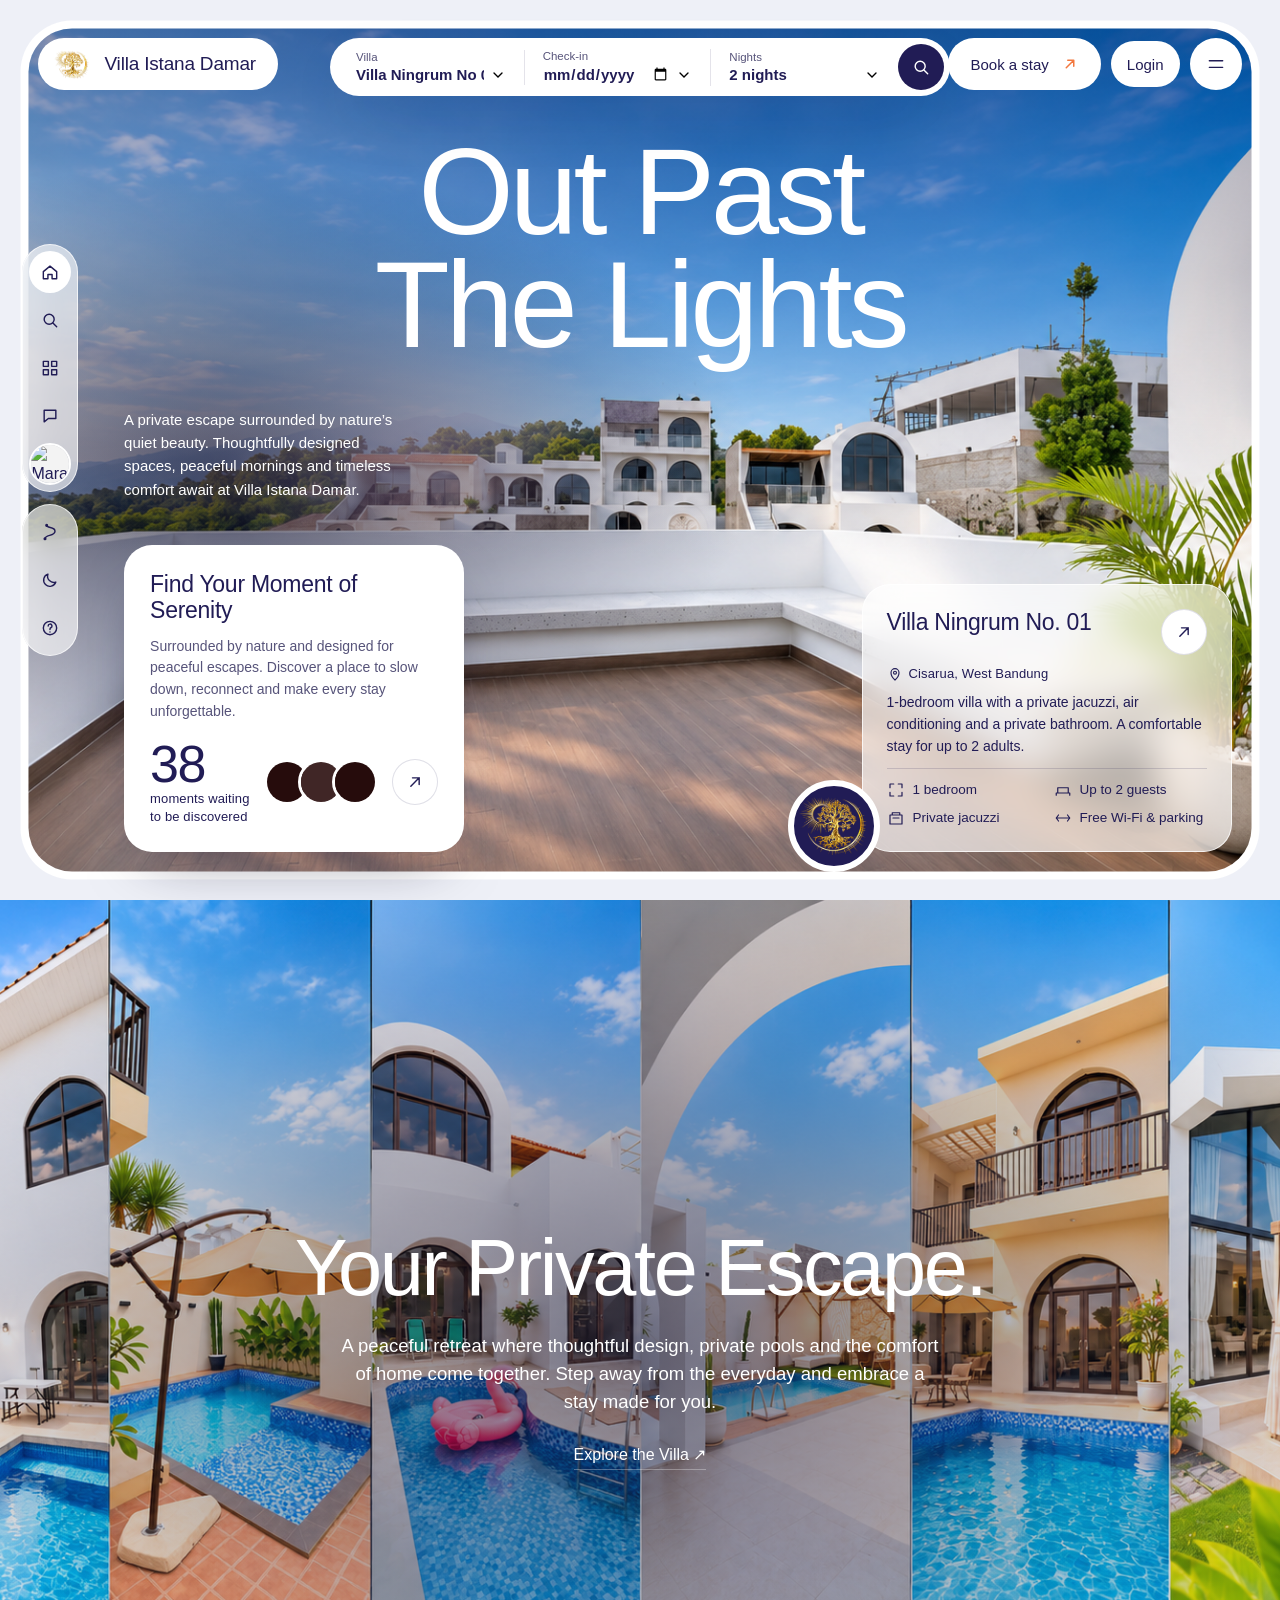
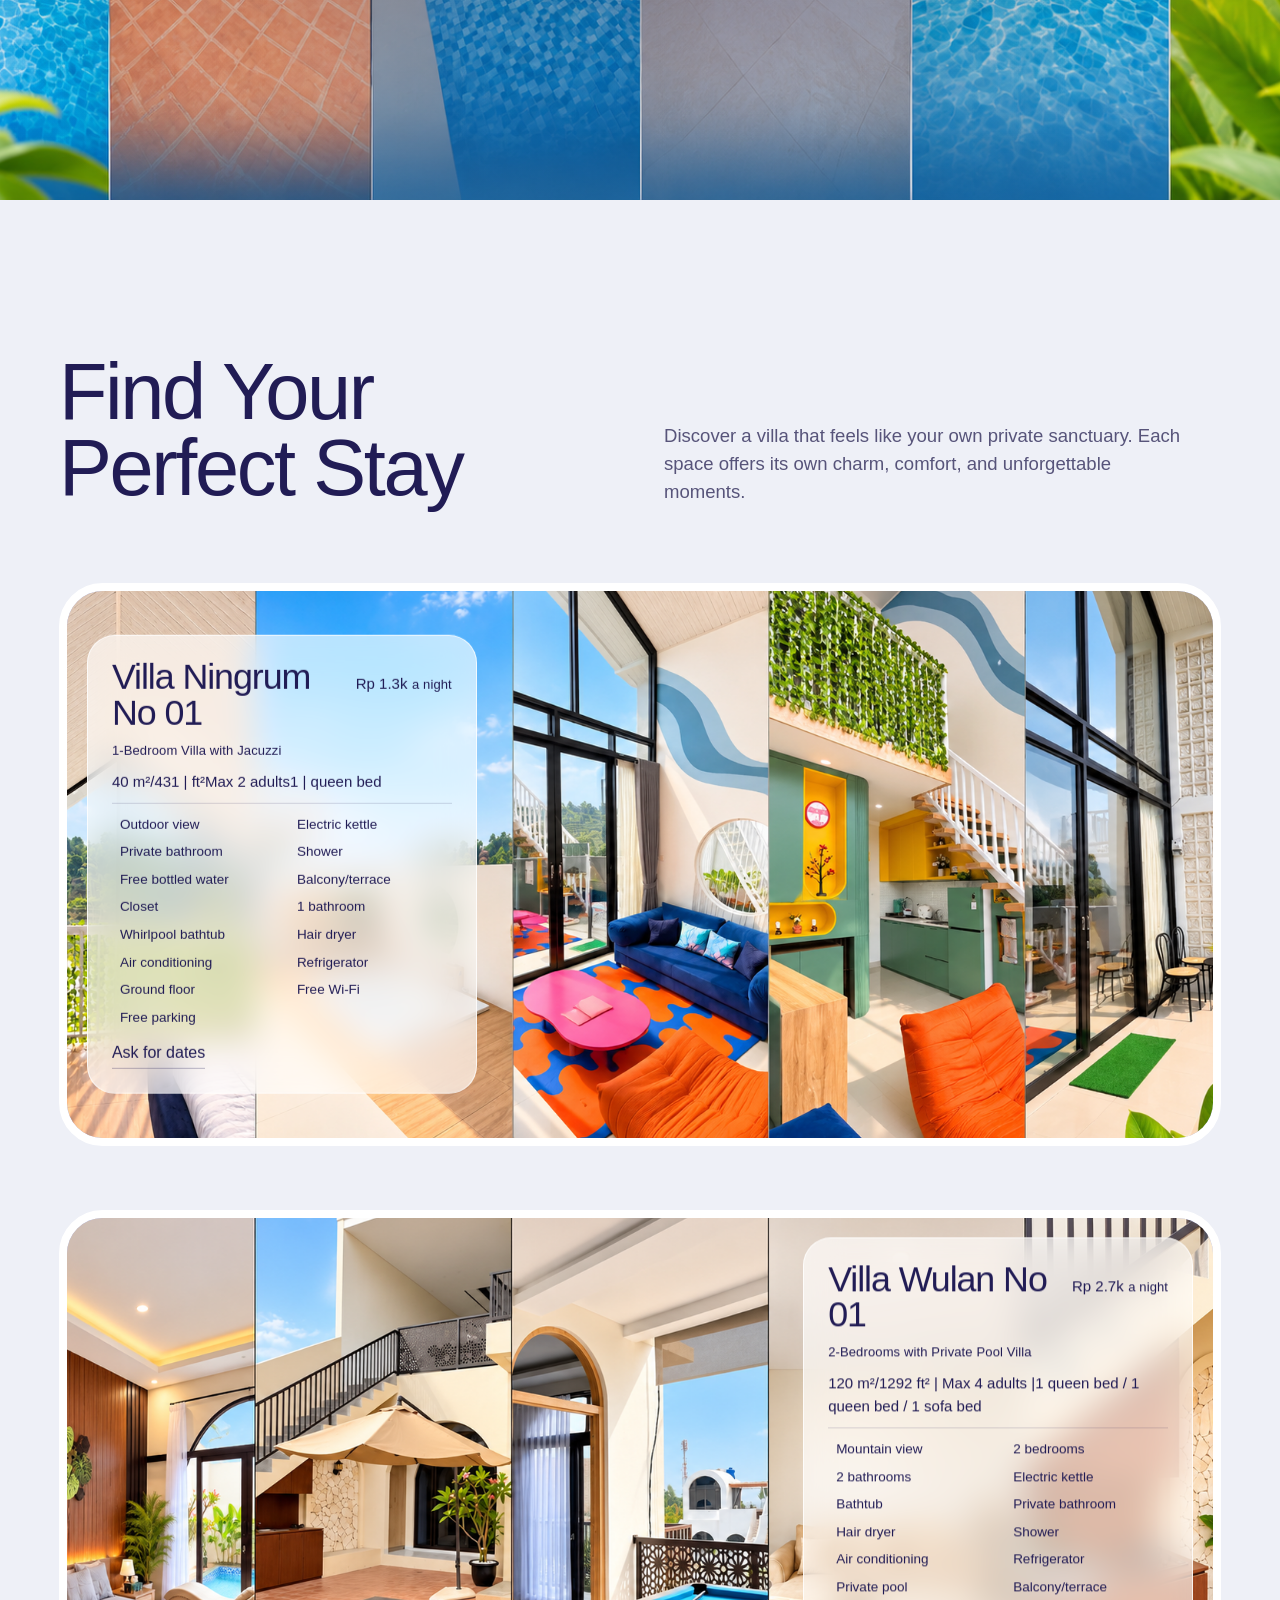
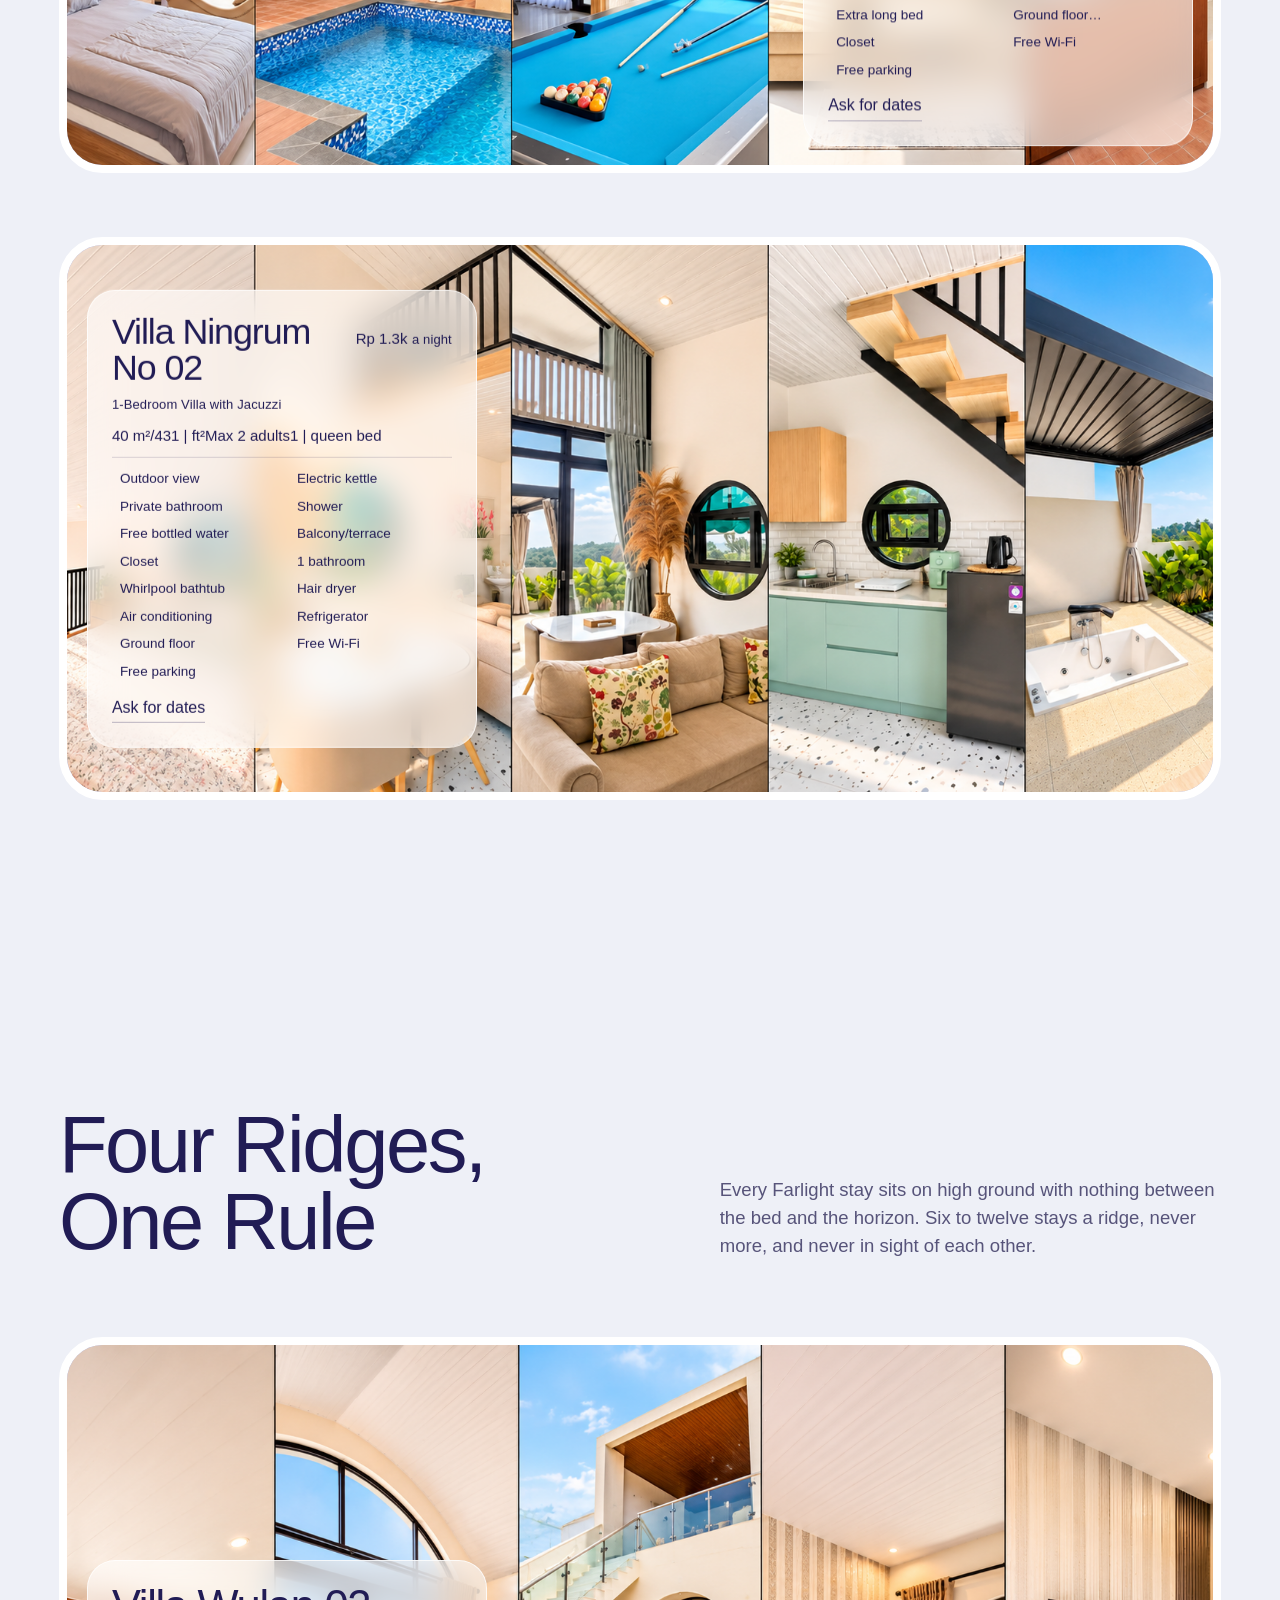
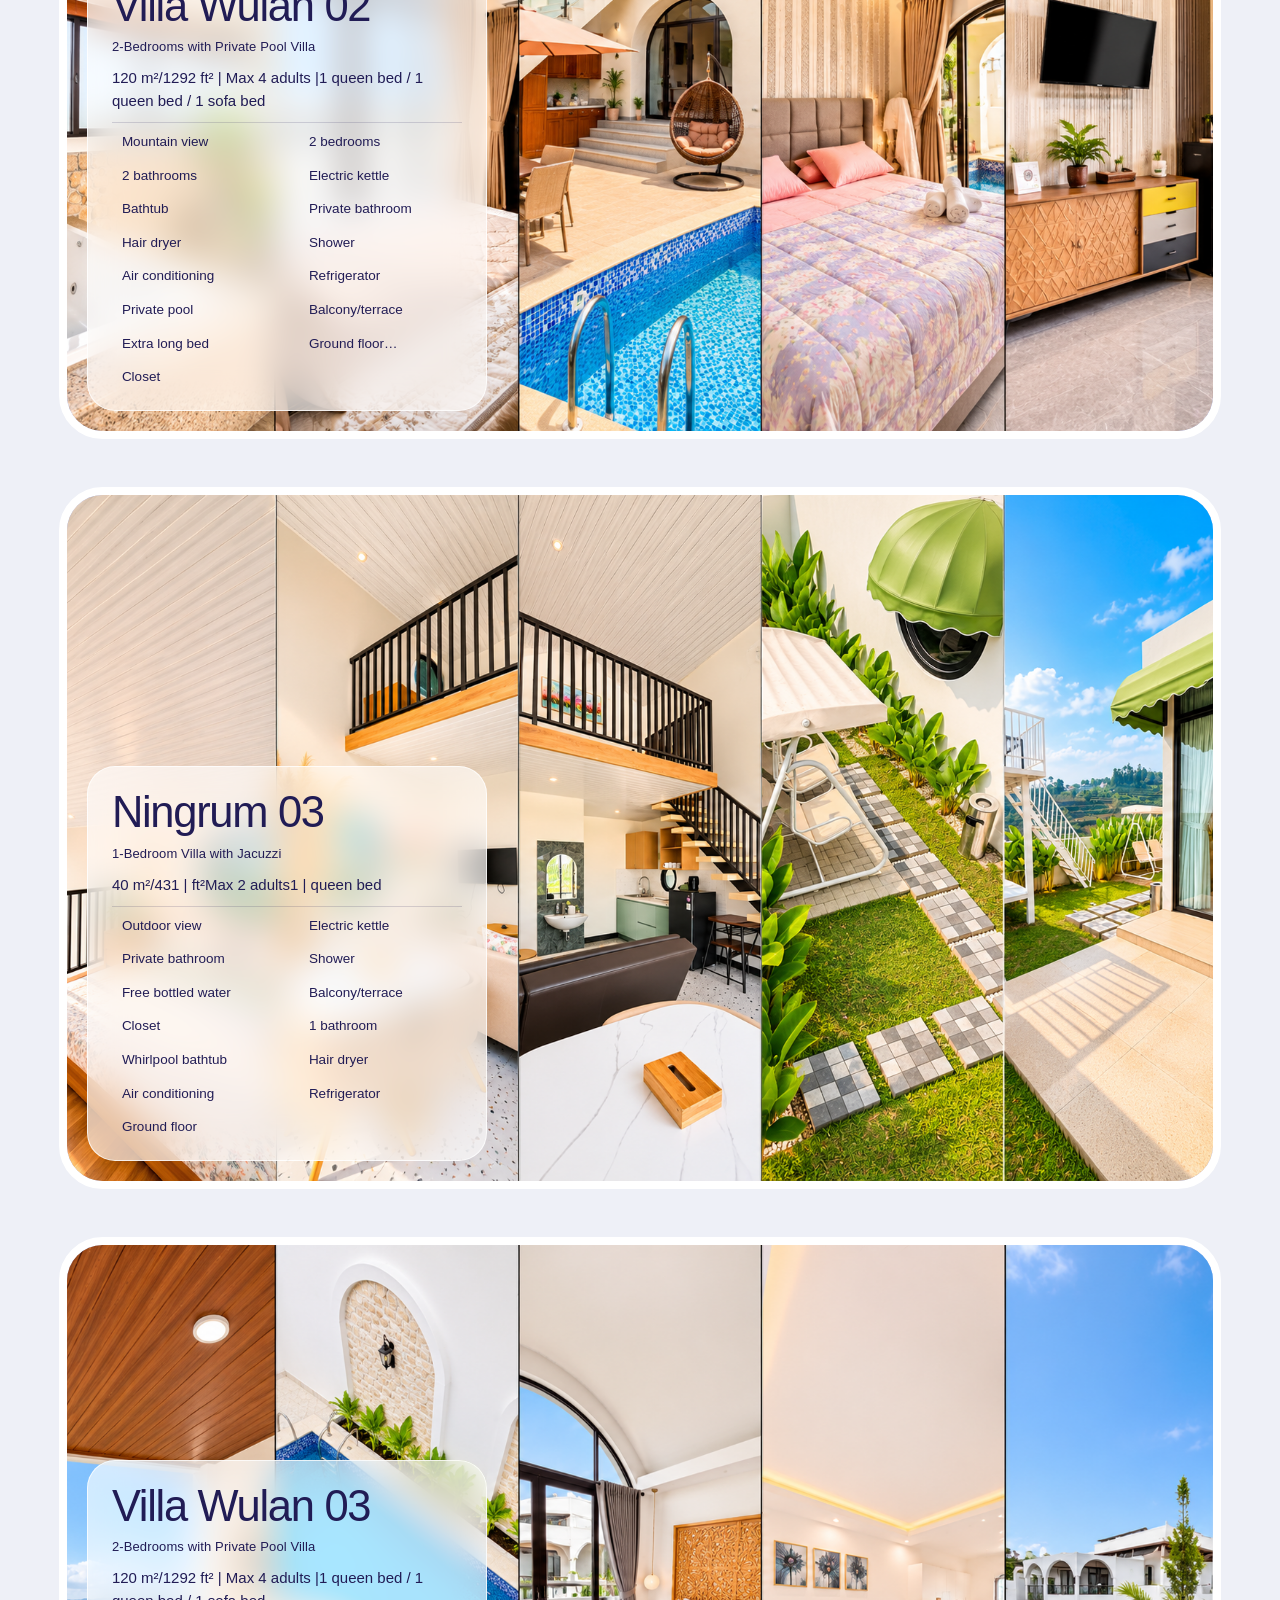
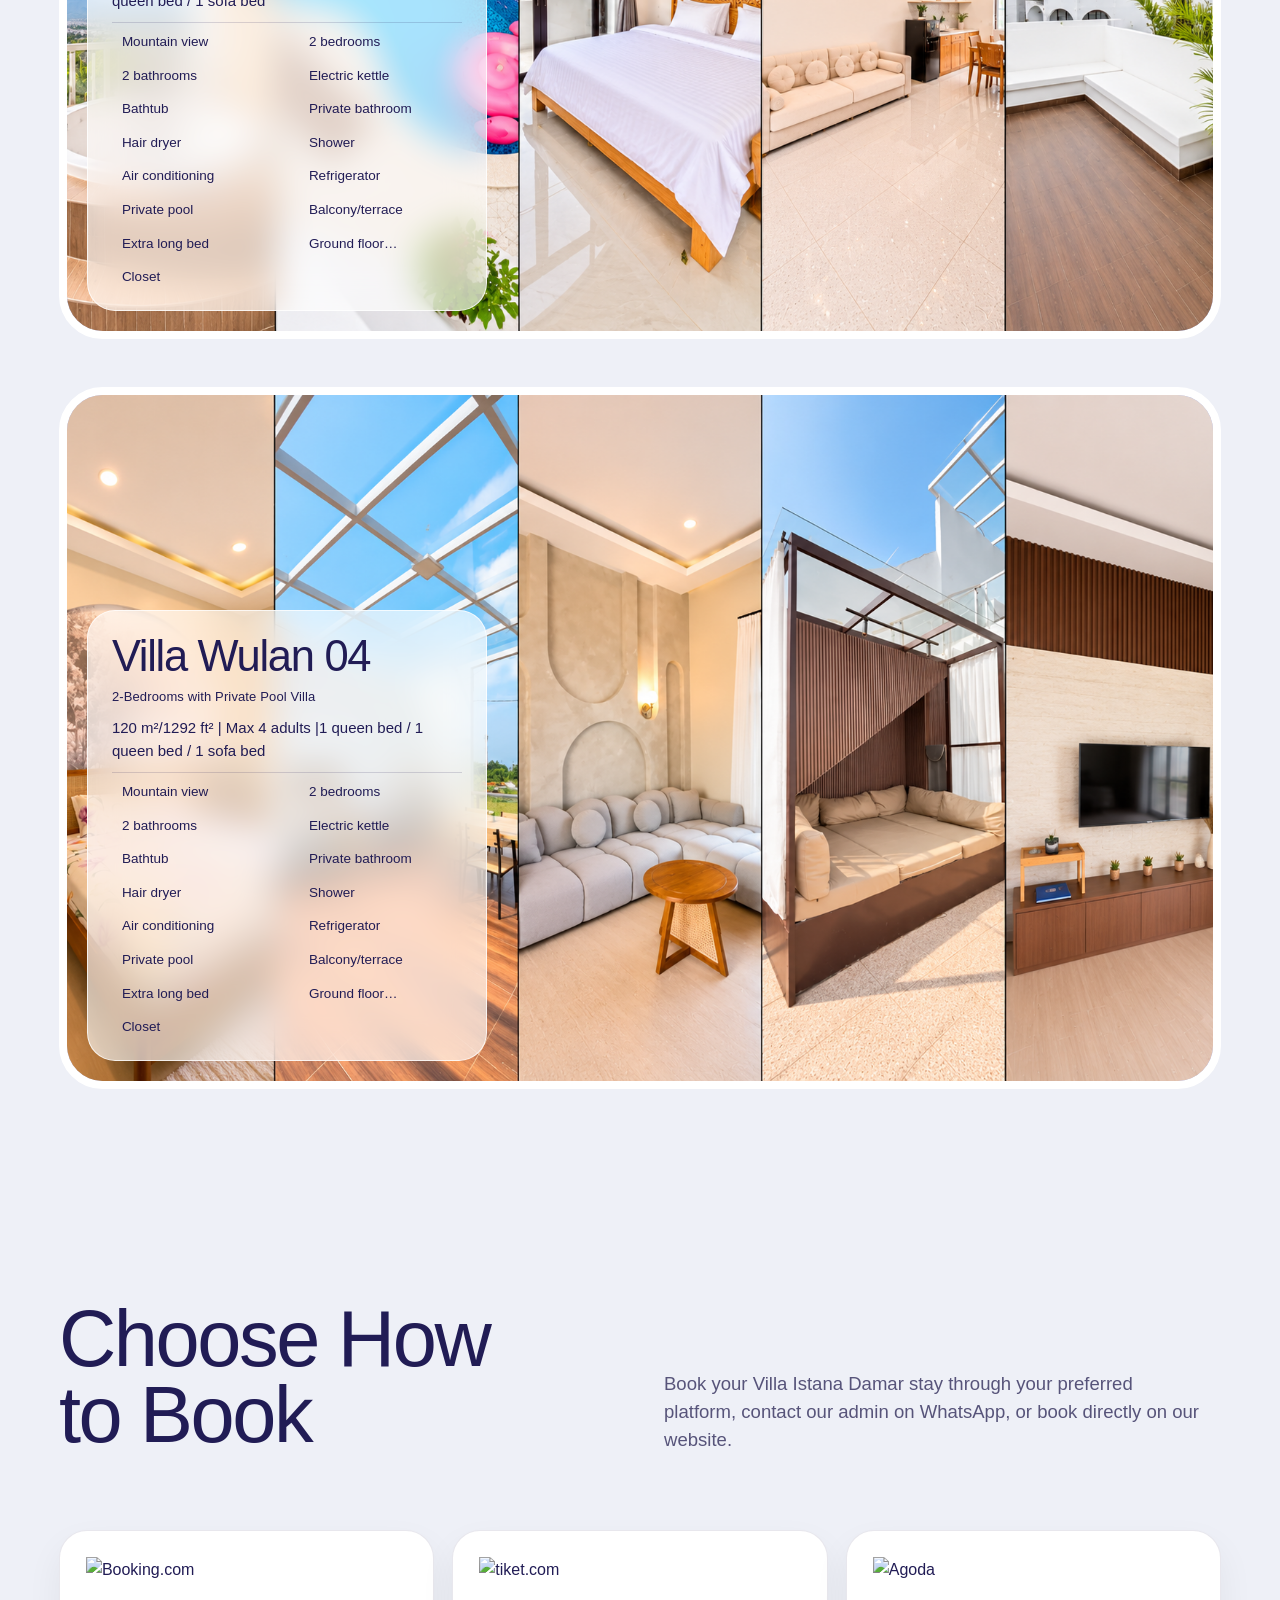
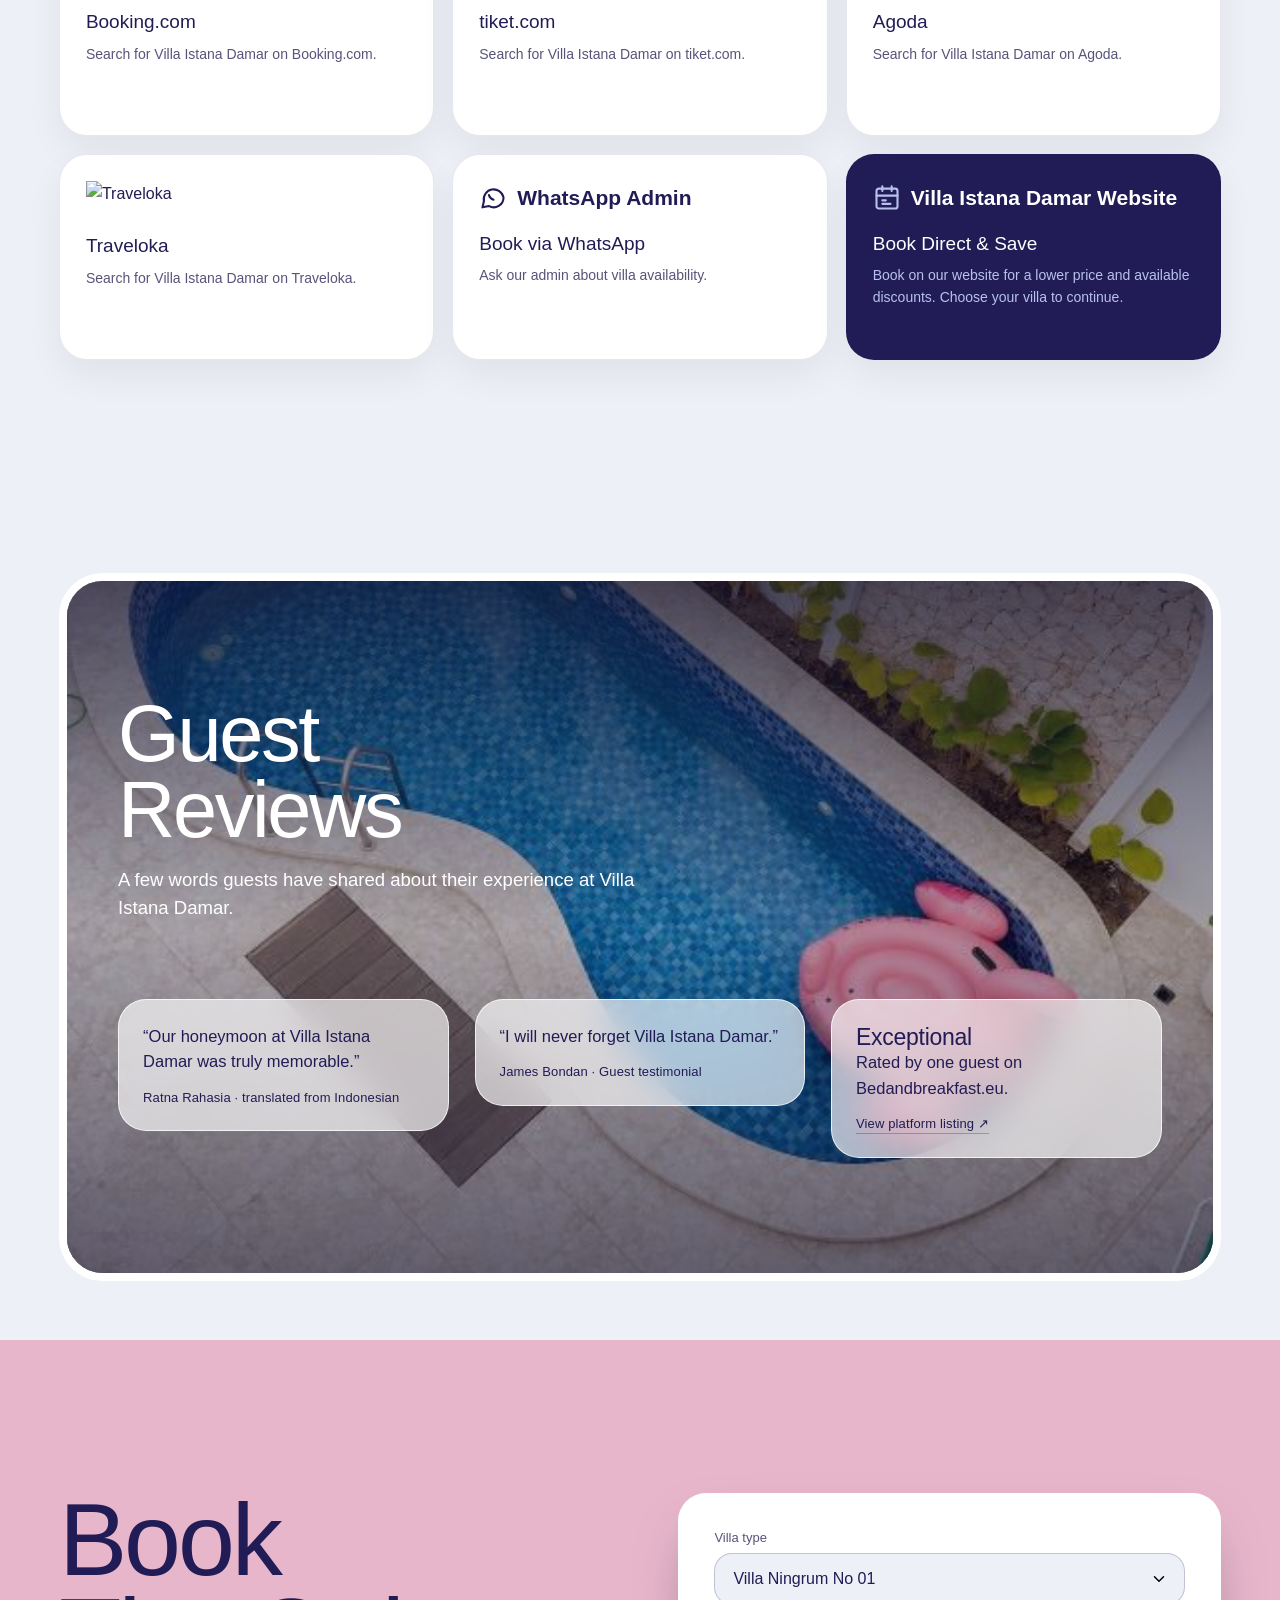
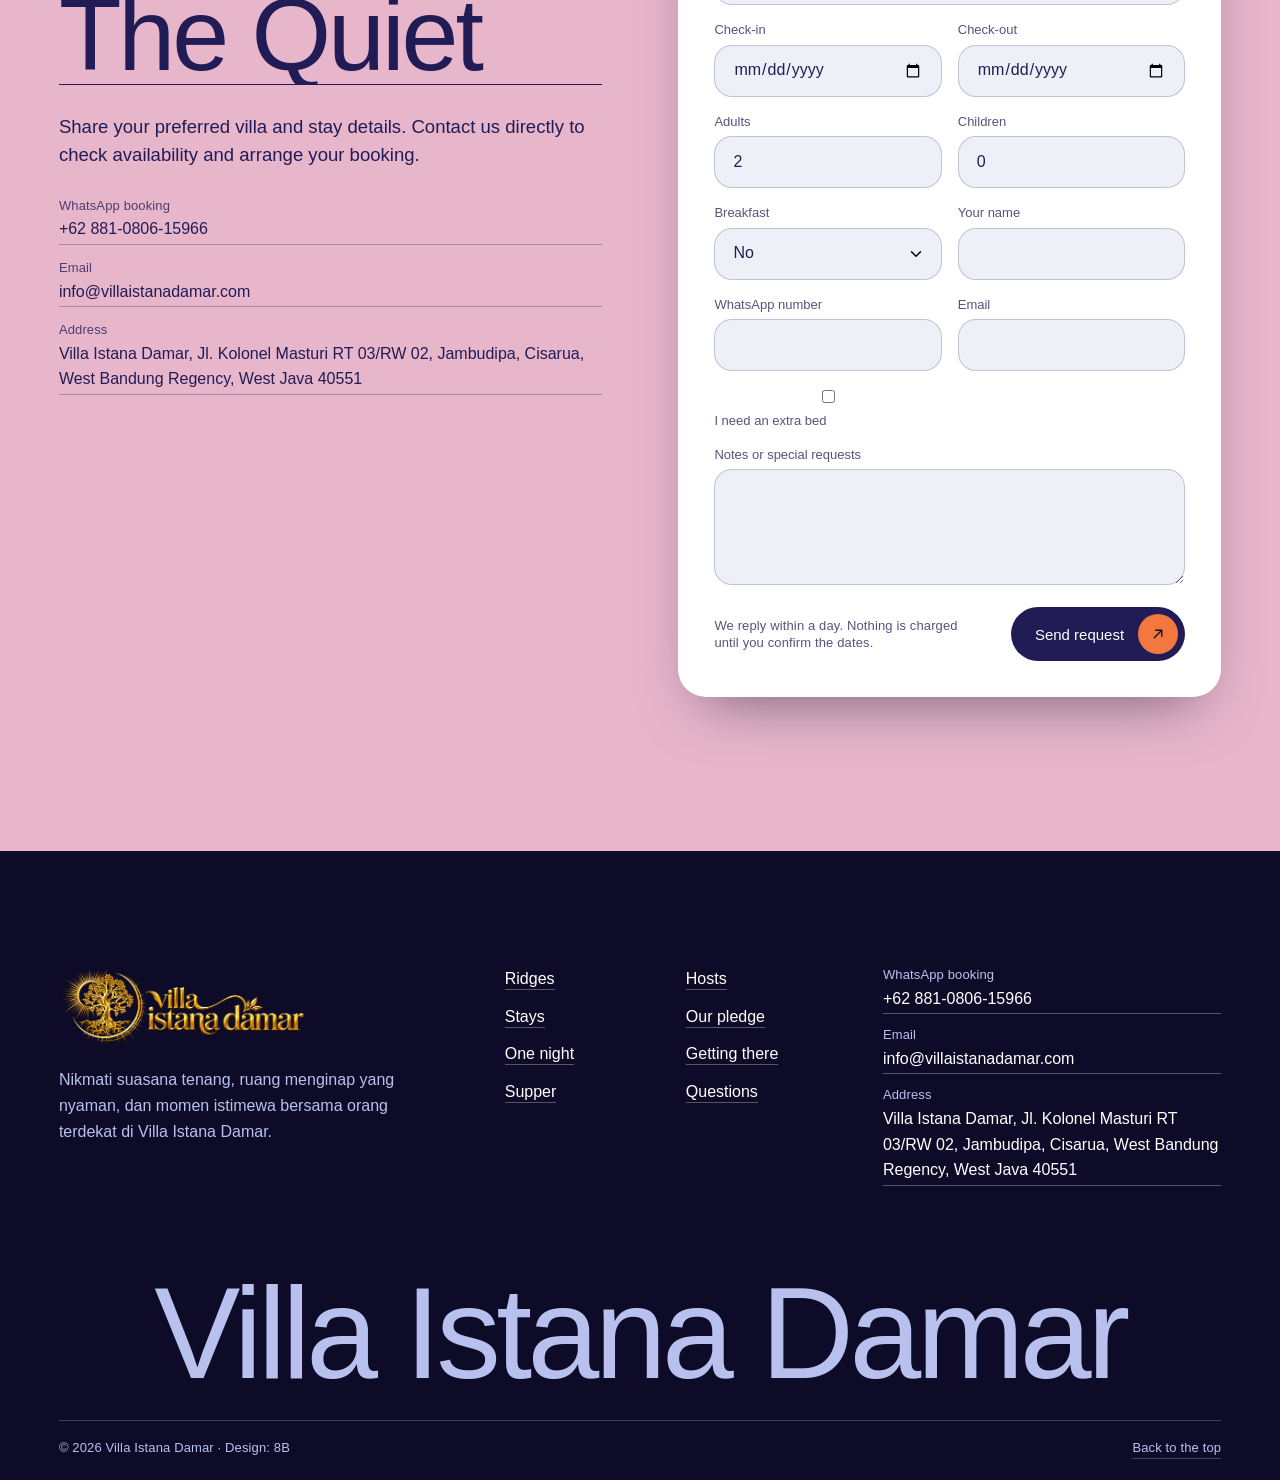
==== index.html @ d1f2c781 "first commit" ====
<!doctype html>
<!--
  Free website template by 8B: https://8b.com/templates/farlight/
  Source: https://github.com/8bsite/glamping-website-template
  MIT License (code) https://8b.com/ · Photos: Unsplash License, see CREDITS.md · Fonts: Google Fonts (OFL)
  One HTML file, no build step. Notes for people and AI agents: README.md and AGENTS.md.
-->
<html lang="en">
<head>
<meta charset="utf-8">
<meta name="viewport" content="width=device-width, initial-scale=1">
<title>Villa Istana Damar — Glamping on Four Dark-Sky Ridges</title>
<meta name="description" content="Glass-walled cabins, domes, pods and canvas suites set alone on four dark-sky ridges of the high desert. Arrive before sunset, switch off the porch light and let the sky do the rest.">
<meta name="generator" content="8B Templates">
<meta property="og:type" content="website">
<meta property="og:title" content="Farlight — Glamping on Four Dark-Sky Ridges">
<meta property="og:description" content="Glass-walled cabins, domes, pods and canvas suites set alone on four dark-sky ridges of the high desert. Arrive before sunset, switch off the porch light and let the sky do the rest.">
<meta property="og:image" content="https://your-domain.example/preview.png" data-8b-placeholder="og-image">
<meta name="twitter:card" content="summary_large_image">
<link rel="icon" type="image/png" href="logo.png">
<link rel="preconnect" href="https://fonts.gstatic.com" crossorigin>
<link rel="preload" href="https://fonts.gstatic.com/s/gabarito/v9/QGYwz_0dZAGKJJ4t3FFkc3Q8AkNP9Pj20cKEEQgs.woff2" as="font" type="font/woff2" crossorigin>
<link rel="preload" href="https://fonts.gstatic.com/s/onest/v11/gNMKW3F-SZuj7xmf-HY.woff2" as="font" type="font/woff2" crossorigin>
<style>
/* latin-ext */
@font-face {
  font-family: 'Gabarito';
  font-style: normal;
  font-weight: 500;
  font-display: swap;
  src: url(https://fonts.gstatic.com/s/gabarito/v9/QGYwz_0dZAGKJJ4t3FFkc3Q8AkNP9Pj20cKEHwgsm6Y.woff2) format('woff2');
  unicode-range: U+0100-02BA, U+02BD-02C5, U+02C7-02CC, U+02CE-02D7, U+02DD-02FF, U+0304, U+0308, U+0329, U+1D00-1DBF, U+1E00-1E9F, U+1EF2-1EFF, U+2020, U+20A0-20AB, U+20AD-20C4, U+2113, U+2C60-2C7F, U+A720-A7FF;
}
/* latin */
@font-face {
  font-family: 'Gabarito';
  font-style: normal;
  font-weight: 500;
  font-display: swap;
  src: url(https://fonts.gstatic.com/s/gabarito/v9/QGYwz_0dZAGKJJ4t3FFkc3Q8AkNP9Pj20cKEEQgs.woff2) format('woff2');
  unicode-range: U+0000-00FF, U+0131, U+0152-0153, U+02BB-02BC, U+02C6, U+02DA, U+02DC, U+0304, U+0308, U+0329, U+2000-206F, U+20AC, U+2122, U+2191, U+2193, U+2212, U+2215, U+FEFF, U+FFFD;
}
/* cyrillic-ext */
@font-face {
  font-family: 'Onest';
  font-style: normal;
  font-weight: 400 600;
  font-display: swap;
  src: url(https://fonts.gstatic.com/s/onest/v11/gNMKW3F-SZuj7xmS-HY6EQ.woff2) format('woff2');
  unicode-range: U+0460-052F, U+1C80-1C8A, U+20B4, U+2DE0-2DFF, U+A640-A69F, U+FE2E-FE2F;
}
/* cyrillic */
@font-face {
  font-family: 'Onest';
  font-style: normal;
  font-weight: 400 600;
  font-display: swap;
  src: url(https://fonts.gstatic.com/s/onest/v11/gNMKW3F-SZuj7xmb-HY6EQ.woff2) format('woff2');
  unicode-range: U+0301, U+0400-045F, U+0490-0491, U+04B0-04B1, U+2116;
}
/* math */
@font-face {
  font-family: 'Onest';
  font-style: normal;
  font-weight: 400 600;
  font-display: swap;
  src: url(https://fonts.gstatic.com/s/onest/v11/gNMKW3F-SZuj7xnj-HY6EQ.woff2) format('woff2');
  unicode-range: U+0302-0303, U+0305, U+0307-0308, U+0310, U+0312, U+0315, U+031A, U+0326-0327, U+032C, U+032F-0330, U+0332-0333, U+0338, U+033A, U+0346, U+034D, U+0391-03A1, U+03A3-03A9, U+03B1-03C9, U+03D1, U+03D5-03D6, U+03F0-03F1, U+03F4-03F5, U+2016-2017, U+2034-2038, U+203C, U+2040, U+2043, U+2047, U+2050, U+2057, U+205F, U+2070-2071, U+2074-209F, U+20D0-20DC, U+20E1, U+20E5-20EF, U+2100-2112, U+2114-2115, U+2117-2121, U+2123-214F, U+2190, U+2192, U+2194-21AE, U+21B0-21E5, U+21F1-21F2, U+21F4-2211, U+2213-2214, U+2216-22FF, U+2308-230B, U+2310, U+2319, U+231C-2321, U+2336-237A, U+237C, U+2395, U+239B-23B7, U+23D0, U+23DC-23E1, U+2474-2475, U+25AF, U+25B3, U+25B7, U+25BD, U+25C1, U+25CA, U+25CC, U+25FB, U+266D-266F, U+27C0-27FF, U+2900-2AFF, U+2B0E-2B11, U+2B30-2B4C, U+2BFE, U+3030, U+FF5B, U+FF5D, U+1D400-1D7FF, U+1EE00-1EEFF;
}
/* symbols */
@font-face {
  font-family: 'Onest';
  font-style: normal;
  font-weight: 400 600;
  font-display: swap;
  src: url(https://fonts.gstatic.com/s/onest/v11/gNMKW3F-SZuj7xnx-HY6EQ.woff2) format('woff2');
  unicode-range: U+0001-000C, U+000E-001F, U+007F-009F, U+20DD-20E0, U+20E2-20E4, U+2150-218F, U+2190, U+2192, U+2194-2199, U+21AF, U+21E6-21F0, U+21F3, U+2218-2219, U+2299, U+22C4-22C6, U+2300-243F, U+2440-244A, U+2460-24FF, U+25A0-27BF, U+2800-28FF, U+2921-2922, U+2981, U+29BF, U+29EB, U+2B00-2BFF, U+4DC0-4DFF, U+FFF9-FFFB, U+10140-1018E, U+10190-1019C, U+101A0, U+101D0-101FD, U+102E0-102FB, U+10E60-10E7E, U+1D2C0-1D2D3, U+1D2E0-1D37F, U+1F000-1F0FF, U+1F100-1F1AE, U+1F1E6-1F1FF, U+1F30D-1F30F, U+1F315, U+1F31C, U+1F31E, U+1F320-1F32C, U+1F336, U+1F378, U+1F37D, U+1F382, U+1F393-1F39F, U+1F3A7-1F3A8, U+1F3AC-1F3AF, U+1F3C2, U+1F3C4-1F3C6, U+1F3CA-1F3CE, U+1F3D4-1F3E0, U+1F3ED, U+1F3F1-1F3F3, U+1F3F5-1F3F7, U+1F408, U+1F415, U+1F41F, U+1F426, U+1F43F, U+1F441-1F442, U+1F444, U+1F446-1F449, U+1F44C-1F44E, U+1F453, U+1F46A, U+1F47D, U+1F4A3, U+1F4B0, U+1F4B3, U+1F4B9, U+1F4BB, U+1F4BF, U+1F4C8-1F4CB, U+1F4D6, U+1F4DA, U+1F4DF, U+1F4E3-1F4E6, U+1F4EA-1F4ED, U+1F4F7, U+1F4F9-1F4FB, U+1F4FD-1F4FE, U+1F503, U+1F507-1F50B, U+1F50D, U+1F512-1F513, U+1F53E-1F54A, U+1F54F-1F5FA, U+1F610, U+1F650-1F67F, U+1F687, U+1F68D, U+1F691, U+1F694, U+1F698, U+1F6AD, U+1F6B2, U+1F6B9-1F6BA, U+1F6BC, U+1F6C6-1F6CF, U+1F6D3-1F6D7, U+1F6E0-1F6EA, U+1F6F0-1F6F3, U+1F6F7-1F6FC, U+1F700-1F80B, U+1F810-1F847, U+1F850-1F859, U+1F860-1F887, U+1F890-1F8AD, U+1F8B0-1F8BB, U+1F8C0-1F8C1, U+1F8D0-1F8D8, U+1F900-1F90B, U+1F93B, U+1F946, U+1F984, U+1F996, U+1F9E9, U+1FA00-1FA6F, U+1FA70-1FA7C, U+1FA80-1FAC6, U+1FAC8, U+1FACC-1FADD, U+1FADF-1FAEB, U+1FAEF-1FAFA, U+1FB00-1FBFF;
}
/* vietnamese */
@font-face {
  font-family: 'Onest';
  font-style: normal;
  font-weight: 400 600;
  font-display: swap;
  src: url(https://fonts.gstatic.com/s/onest/v11/gNMKW3F-SZuj7xmQ-HY6EQ.woff2) format('woff2');
  unicode-range: U+0102-0103, U+0110-0111, U+0128-0129, U+0168-0169, U+01A0-01A1, U+01AF-01B0, U+0300-0301, U+0303-0304, U+0308-0309, U+0323, U+0329, U+1EA0-1EF9, U+20AB;
}
/* latin-ext */
@font-face {
  font-family: 'Onest';
  font-style: normal;
  font-weight: 400 600;
  font-display: swap;
  src: url(https://fonts.gstatic.com/s/onest/v11/gNMKW3F-SZuj7xmR-HY6EQ.woff2) format('woff2');
  unicode-range: U+0100-02BA, U+02BD-02C5, U+02C7-02CC, U+02CE-02D7, U+02DD-02FF, U+0304, U+0308, U+0329, U+1D00-1DBF, U+1E00-1E9F, U+1EF2-1EFF, U+2020, U+20A0-20AB, U+20AD-20C4, U+2113, U+2C60-2C7F, U+A720-A7FF;
}
/* latin */
@font-face {
  font-family: 'Onest';
  font-style: normal;
  font-weight: 400 600;
  font-display: swap;
  src: url(https://fonts.gstatic.com/s/onest/v11/gNMKW3F-SZuj7xmf-HY.woff2) format('woff2');
  unicode-range: U+0000-00FF, U+0131, U+0152-0153, U+02BB-02BC, U+02C6, U+02DA, U+02DC, U+0304, U+0308, U+0329, U+2000-206F, U+20AC, U+2122, U+2191, U+2193, U+2212, U+2215, U+FEFF, U+FFFD;
}
</style>
<style data-8b-part="layers">@layer tokens, base, atoms, layout, sections, scenes;</style>
<style data-8b-part="tokens">
@layer tokens {
:root {
  --color-1: #eef0f7;
  --color-2: #211c55;
  --color-3: #ffffff;
  --color-4: #0d0b27;
  --color-5: #f2783f;
  --color-6: #57547a;
  --color-7: #b8c1ee;
  --color-8: #e7b6cb;
  --color-9: #323d80;
  --font-1: "Gabarito", "Gabarito Fallback", Arial, sans-serif;
  --font-2: "Onest", "Onest Fallback", Arial, sans-serif;
  --radius-1: clamp(28px, 3.4vw, 44px);
  --radius-2: clamp(20px, 2.2vw, 28px);
  --radius-3: 999px;
  --shadow-1: 0 26px 60px -26px color-mix(in srgb, var(--color-4) 55%, transparent);
  --space-1: clamp(8px, 1.6vw, 22px);
  --space-2: clamp(20px, 4.6vw, 64px);
  --space-3: clamp(88px, 12vw, 168px);
}
}
</style>
<style data-8b-part="base">
@layer base {
@font-face { font-family: "Gabarito Fallback"; src: local("Arial"), local("ArialMT"), local("Helvetica"); font-weight: 100 549; size-adjust: 97.7%; ascent-override: 96.2%; descent-override: 26.6%; line-gap-override: 0%; }
@font-face { font-family: "Gabarito Fallback"; src: local("Arial Bold"), local("Arial-BoldMT"), local("Helvetica Bold"); font-weight: 550 799; size-adjust: 90%; ascent-override: 104.4%; descent-override: 28.9%; line-gap-override: 0%; }
@font-face { font-family: "Onest Fallback"; src: local("Arial"), local("ArialMT"), local("Helvetica"); font-weight: 100 549; size-adjust: 105.7%; ascent-override: 91.8%; descent-override: 29.3%; line-gap-override: 0%; }
@font-face { font-family: "Onest Fallback"; src: local("Arial Bold"), local("Arial-BoldMT"), local("Helvetica Bold"); font-weight: 550 799; size-adjust: 93%; ascent-override: 104.3%; descent-override: 33.3%; line-gap-override: 0%; }
*, *::before, *::after { box-sizing: border-box; }
html { -webkit-text-size-adjust: 100%; }
html.lenis, html.lenis body { height: auto; }
.lenis.lenis-smooth [data-lenis-prevent] { overscroll-behavior: contain; }
.lenis.lenis-stopped { overflow: clip; }
.lenis.lenis-smooth iframe { pointer-events: none; }
body { margin: 0; background: var(--color-1); color: var(--color-2); font-family: var(--font-2); font-size: 16px; line-height: 1.6; -webkit-font-smoothing: antialiased; overflow-x: clip; }
img, svg { display: block; max-width: 100%; }
h1, h2, h3, p, ul, ol, figure, blockquote { margin: 0; }
ul, ol { padding: 0; list-style: none; }
a { color: inherit; text-decoration: none; }
button, input, select, textarea { font: inherit; color: inherit; }
button { cursor: pointer; }
:focus-visible { outline: 3px solid var(--color-2); outline-offset: 3px; }
::selection { background: var(--color-7); color: var(--color-2); }
}
</style>
<style data-8b-part="system">
@layer atoms {
.m-text { font-family: var(--font-2); font-size: 16px; font-weight: 400; line-height: 1.6; letter-spacing: 0; text-transform: none; font-style: normal; }
.m-text-2 { font-family: var(--font-1); font-size: clamp(56px, 9.6vw, 150px); font-weight: 500; line-height: .92; letter-spacing: -.035em; text-transform: none; font-style: normal; }
.m-text-3 { font-family: var(--font-1); font-size: clamp(42px, 6.2vw, 92px); font-weight: 500; line-height: .96; letter-spacing: -.03em; text-transform: none; font-style: normal; }
.m-text-4 { font-family: var(--font-1); font-size: 23px; font-weight: 500; line-height: 1.15; letter-spacing: -.012em; text-transform: none; font-style: normal; }
.m-text-5 { font-family: var(--font-2); font-size: 13px; font-weight: 500; line-height: 1.35; letter-spacing: .01em; text-transform: none; font-style: normal; }
.m-text-6 { font-family: var(--font-2); font-size: clamp(17px, 1.45vw, 20px); font-weight: 400; line-height: 1.5; letter-spacing: 0; text-transform: none; font-style: normal; }

.m-btn { display: inline-flex; align-items: center; gap: 14px; min-height: 54px; padding: 7px 7px 7px 24px; border: 0; border-radius: var(--radius-3); background: var(--color-2); color: var(--color-3); font-family: var(--font-2); font-size: 15px; font-weight: 500; line-height: 1.4; letter-spacing: 0; white-space: nowrap; }
.m-btn__label { display: block; overflow: hidden; height: 1.4em; }
.m-btn__text { display: block; text-shadow: 0 -1.6em currentColor; transition: transform .5s cubic-bezier(.6, 0, .2, 1); }
.m-btn__icon { display: grid; place-items: center; width: 40px; height: 40px; border-radius: 50%; background: var(--color-5); color: var(--color-4); flex: none; transition: transform .5s cubic-bezier(.6, 0, .2, 1); }
.m-btn__icon svg { width: 18px; height: 18px; fill: none; stroke: currentColor; stroke-width: 1.8; stroke-linecap: round; stroke-linejoin: round; }
@media (hover: hover) {
  .m-btn:hover .m-btn__text { transform: translateY(1.6em); }
  .m-btn:hover .m-btn__icon { transform: rotate(-45deg); }
}
.m-btn-2 { display: inline-flex; align-items: center; gap: 12px; min-height: 52px; padding: 8px 22px; border: 0; border-radius: var(--radius-3); background: var(--color-3); color: var(--color-2); font-family: var(--font-2); font-size: 15px; font-weight: 500; line-height: 1.4; letter-spacing: 0; white-space: nowrap; box-shadow: var(--shadow-1); }
.m-btn-2__label { display: block; overflow: hidden; height: 1.4em; }
.m-btn-2__text { display: block; text-shadow: 0 -1.6em currentColor; transition: transform .5s cubic-bezier(.6, 0, .2, 1); }
.m-btn-2__arrow { width: 18px; height: 18px; fill: none; stroke: var(--color-5); stroke-width: 2; stroke-linecap: round; stroke-linejoin: round; transition: transform .5s cubic-bezier(.6, 0, .2, 1); }
@media (hover: hover) {
  .m-btn-2:hover .m-btn-2__text { transform: translateY(1.6em); }
  .m-btn-2:hover .m-btn-2__arrow { transform: rotate(-45deg); }
}
.m-icon { display: inline-grid; place-items: center; width: 46px; height: 46px; padding: 0; border: 1px solid color-mix(in srgb, var(--color-2) 14%, transparent); border-radius: 50%; background: var(--color-3); color: var(--color-2); flex: none; transition: background-color .35s ease, color .35s ease, border-color .35s ease; }
.m-icon svg { width: 20px; height: 20px; fill: none; stroke: currentColor; stroke-width: 1.7; stroke-linecap: round; stroke-linejoin: round; transition: transform .45s cubic-bezier(.6, 0, .2, 1); }
.m-icon[aria-current="true"] { background: var(--color-2); color: var(--color-3); }
@media (hover: hover) {
  .m-icon:hover { background: var(--color-5); border-color: var(--color-5); color: var(--color-4); }
  .m-icon:hover svg { transform: translateY(-3px); }
}
.m-link { display: inline; padding-bottom: 3px; font-weight: 500; background-image: linear-gradient(currentColor, currentColor), linear-gradient(color-mix(in srgb, currentColor 30%, transparent), color-mix(in srgb, currentColor 30%, transparent)); background-repeat: no-repeat; background-position: 50% 100%, 0 100%; background-size: 0% 2px, 100% 1px; transition: background-size .45s cubic-bezier(.6, 0, .2, 1); }
@media (hover: hover) {
  .m-link:hover { background-size: 100% 2px, 100% 1px; }
}
.m-surface { background: var(--color-3); color: var(--color-2); border-radius: var(--radius-2); padding: 26px; box-shadow: var(--shadow-1); }
.m-surface-2 { background: color-mix(in srgb, var(--color-3) 66%, transparent); color: var(--color-2); border: 1px solid color-mix(in srgb, var(--color-3) 75%, transparent); border-radius: var(--radius-2); padding: 24px; -webkit-backdrop-filter: blur(18px) saturate(1.3); backdrop-filter: blur(18px) saturate(1.3); }
.m-badge { display: inline-flex; align-items: center; gap: 8px; font-family: var(--font-2); font-size: 13.5px; font-weight: 500; line-height: 1.3; letter-spacing: 0; text-transform: none; font-style: normal; }
.m-badge svg { width: 18px; height: 18px; flex: none; fill: none; stroke: currentColor; stroke-width: 1.6; stroke-linecap: round; stroke-linejoin: round; }
.m-field { position: relative; display: grid; gap: 0; min-width: 0; font-family: var(--font-2); }
.m-field__label { font-size: 11.5px; font-weight: 500; line-height: 1.3; color: var(--color-6); }
.m-field__control { appearance: none; -webkit-appearance: none; width: 100%; min-width: 0; padding: 0 22px 0 0; border: 0; border-radius: 0; background: transparent url("data:image/svg+xml,%3Csvg xmlns='http://www.w3.org/2000/svg' viewBox='0 0 24 24' fill='none' stroke='currentColor' stroke-width='2' stroke-linecap='round'%3E%3Cpath d='m6 9 6 6 6-6'/%3E%3C/svg%3E") no-repeat right 0 center / 16px; font-size: 15px; font-weight: 600; line-height: 1.4; color: var(--color-2); cursor: pointer; }
.m-field-2 { display: grid; gap: 6px; min-width: 0; font-family: var(--font-2); }
.m-field-2__label { font-size: 13px; font-weight: 500; line-height: 1.35; color: var(--color-6); }
.m-field-2__control { width: 100%; min-width: 0; min-height: 52px; padding: 12px 18px; border: 1px solid color-mix(in srgb, var(--color-2) 22%, transparent); border-radius: 18px; background: var(--color-1); font-size: 16px; font-weight: 400; line-height: 1.4; color: var(--color-2); transition: border-color .3s ease, background-color .3s ease; }
select.m-field-2__control { appearance: none; -webkit-appearance: none; padding-right: 44px; background: var(--color-1) url("data:image/svg+xml,%3Csvg xmlns='http://www.w3.org/2000/svg' viewBox='0 0 24 24' fill='none' stroke='currentColor' stroke-width='2' stroke-linecap='round'%3E%3Cpath d='m6 9 6 6 6-6'/%3E%3C/svg%3E") no-repeat right 16px center / 18px; }
textarea.m-field-2__control { min-height: 116px; resize: vertical; }
.m-field-2__control:focus-visible { border-color: var(--color-2); background-color: var(--color-3); }
.m-frame { position: relative; overflow: hidden; border: 8px solid var(--color-3); border-radius: var(--radius-1); background: var(--color-7); isolation: isolate; }
.m-frame > img { position: absolute; inset: 0; width: 100%; height: 100%; object-fit: cover; }
.m-mark { display: inline-block; width: 24px; height: 24px; flex: none; border-radius: 50%; background: linear-gradient(180deg, var(--color-5) 0 56%, transparent 56% 66%, currentColor 66%); }
@media (max-width: 719px) {
  .m-text-4 { font-size: 21px; }
  .m-frame { border-width: 5px; }
  .m-surface { padding: 20px; }
  .m-surface-2 { padding: 18px; }
}
}
</style>
<style data-8b-part="layout">
@layer layout {
.sr-only { position: absolute; width: 1px; height: 1px; margin: -1px; padding: 0; overflow: hidden; clip-path: inset(50%); white-space: nowrap; border: 0; }
}
</style>
<style data-8b-part="section:navigation">
@layer sections {
#navigation .nav__bar { position: fixed; z-index: 40; top: calc(var(--space-1) + 18px); left: calc(var(--space-1) + 18px); right: calc(var(--space-1) + 18px); display: flex; justify-content: space-between; align-items: center; gap: 12px; pointer-events: none; transition: transform .55s cubic-bezier(.6, 0, .2, 1); }
#navigation .nav__bar > * { pointer-events: auto; }
#navigation .nav__bar[data-hidden] { transform: translateY(calc(-100% - var(--space-1) - 28px)); }
#navigation .nav__brand { padding-left: 14px; font-family: var(--font-1); font-size: 19px; letter-spacing: -.01em; }
#navigation .nav__brand .m-mark { color: var(--color-2); }
#navigation .nav__end { display: flex; align-items: center; gap: 10px; }
#navigation .nav__login { min-height: 46px; padding-inline: 16px; }
#navigation .nav__menu { width: 52px; height: 52px; border: 0; box-shadow: var(--shadow-1); }
#navigation .nav__overlay { position: fixed; inset: 0; z-index: 60; display: grid; padding: var(--space-1); background: color-mix(in srgb, var(--color-4) 55%, transparent); }
#navigation .nav__overlay[hidden] { display: none; }
#navigation .nav__panel { position: relative; display: grid; align-content: space-between; gap: 32px; overflow: auto; padding: clamp(24px, 4vw, 56px); border-radius: var(--radius-1); background: var(--color-4); color: var(--color-3); }
#navigation .nav__panel :focus-visible { outline-color: var(--color-7); }
#navigation .nav__close { position: absolute; top: clamp(18px, 3vw, 40px); right: clamp(18px, 3vw, 40px); }
#navigation .nav__links { display: grid; grid-template-columns: repeat(2, minmax(0, max-content)); gap: 10px clamp(32px, 6vw, 96px); padding-top: 56px; }
#navigation .nav__links a { font-family: var(--font-1); font-weight: 500; font-size: clamp(30px, 4.6vw, 64px); line-height: 1.15; letter-spacing: -.025em; }
#navigation .nav__foot { display: flex; flex-wrap: wrap; align-items: center; justify-content: space-between; gap: 18px; color: var(--color-7); }
@media (max-width: 719px) {
  #navigation .nav__bar { top: calc(var(--space-1) + 10px); left: calc(var(--space-1) + 10px); right: calc(var(--space-1) + 10px); }
  #navigation .nav__brand { min-height: 46px; padding: 6px 16px 6px 10px; font-size: 17px; }
  #navigation .nav__book { min-height: 46px; padding: 6px 16px; font-size: 14px; }
  #navigation .nav__login { display: none; }
  #navigation .nav__menu { width: 46px; height: 46px; }
  #navigation .nav__links { grid-template-columns: 1fr; }
}
@media (max-width: 380px) {
  #navigation .nav__book .m-btn-2__arrow { display: none; }
}
}
</style>
<style data-8b-part="section:opening">
@layer sections {
#opening { position: relative; --op-title-size: clamp(54px, 9.6vw, 150px); --op-title-top: clamp(110px, 15vh, 150px); --op-drift-s: 1.09; --op-drift-x: 48px; }
#opening .op__stage { position: sticky; top: 0; height: 100svh; min-height: 560px; overflow: hidden; background: var(--color-1); }
#opening .op__rim { position: absolute; inset: 0; background: var(--color-3); clip-path: inset(var(--space-1) round calc(var(--radius-1) + 8px)); }
#opening .op__window { position: absolute; inset: 0; overflow: hidden; clip-path: inset(calc(var(--space-1) + 8px) round var(--radius-1)); background: var(--color-9); }
#opening .op__in-media, #opening .op__layer, #opening .op__dusk, #opening .op__night { position: absolute; inset: 0; }
#opening .op__layer { overflow: hidden; }
#opening .op__drift { position: absolute; inset: 0; }
#opening .op__drift img { position: absolute; inset: 0; width: 100%; height: 100%; object-fit: cover; object-position: 50% 0%; }
#opening .op__fg { visibility: hidden; }
#opening .op__glow { position: absolute; left: 14%; top: 34%; width: 34%; height: 30%; border-radius: 50%; background: radial-gradient(closest-side, color-mix(in srgb, var(--color-8) 70%, transparent), transparent); mix-blend-mode: screen; }
#opening .op__shade { position: absolute; inset: 0; background: linear-gradient(180deg, color-mix(in srgb, var(--color-4) 38%, transparent) 0%, color-mix(in srgb, var(--color-4) 8%, transparent) 46%, transparent 62%), radial-gradient(42% 34% at 17% 52%, color-mix(in srgb, var(--color-4) 66%, transparent), transparent); }
#opening .op__title-wrap { position: absolute; left: 0; right: 0; top: var(--op-title-top); display: flex; justify-content: center; padding: 0 var(--space-2); }
#opening .op__title { font-size: var(--op-title-size); color: var(--color-3); text-align: center; }
#opening .op__dusk { opacity: 0; background: linear-gradient(180deg, var(--color-4) 0%, color-mix(in srgb, var(--color-4) 82%, var(--color-9)) 55%, color-mix(in srgb, var(--color-4) 55%, var(--color-9)) 100%); }
#opening .op__night { width: 100%; height: 100%; object-fit: cover; opacity: 0; }
#opening .op__ui { position: absolute; inset: calc(var(--space-1) + 8px); }
#opening .op__ui > * { position: absolute; }
#opening .op__in-rail { left: -6px; top: 0; bottom: 0; display: flex; align-items: center; }
#opening .op__rail { display: grid; gap: 12px; }
#opening .op__rail ul { display: grid; gap: 6px; padding: 6px; border-radius: var(--radius-3); background: color-mix(in srgb, var(--color-3) 62%, transparent); -webkit-backdrop-filter: blur(16px); backdrop-filter: blur(16px); border: 1px solid color-mix(in srgb, var(--color-3) 70%, transparent); }
#opening .op__rail .m-icon { width: 42px; height: 42px; border: 0; background: transparent; }
#opening .op__rail .m-icon[aria-current="true"] { background: var(--color-3); color: var(--color-2); }
#opening .op__avatar { display: block; width: 42px; height: 42px; overflow: hidden; border-radius: 50%; border: 2px solid var(--color-3); }
#opening .op__avatar img { width: 100%; height: 100%; object-fit: cover; object-position: 50% 22%; }
#opening .op__in-search { left: 0; right: 0; top: 10px; display: flex; justify-content: center; pointer-events: none; }
#opening .op__search { pointer-events: auto; display: grid; grid-template-columns: repeat(3, minmax(0, 1fr)) auto; align-items: center; gap: 0; width: min(620px, 52vw); min-height: 58px; padding: 6px 6px 6px 8px; border-radius: var(--radius-3); background: var(--color-3); box-shadow: var(--shadow-1); }
#opening .op__search .m-field { padding: 0 18px; border-right: 1px solid color-mix(in srgb, var(--color-2) 12%, transparent); }
#opening .op__search .m-field { min-width: 0; }
#opening .op__search input[type="date"] { width: 100%; min-width: 0; }
#opening .op__search .m-field:nth-child(3) { border-right: 0; }
#opening .op__search .m-icon { width: 46px; height: 46px; border: 0; background: var(--color-2); color: var(--color-3); }
#opening .op__in-lead { left: calc(70px + 2vw); top: 45%; width: min(290px, 25vw); }
#opening .op__lead { color: var(--color-3); font-size: 15px; line-height: 1.55; }
#opening .op__in-card-l { left: calc(70px + 2vw); bottom: 20px; width: min(340px, 30vw); }
#opening .op__card-l { display: grid; gap: 12px; }
#opening .op__card-l .m-text { font-size: 14px; line-height: 1.55; color: var(--color-6); }
#opening .op__count { display: flex; align-items: center; gap: 14px; margin-top: 4px; }
#opening .op__figure { font-family: var(--font-1); font-weight: 500; font-size: 52px; line-height: 1; letter-spacing: -.03em; }
#opening .op__count p { display: grid; }
#opening .op__thumbs { display: flex; margin-left: auto; }
#opening .op__thumbs li { width: 46px; height: 46px; margin-left: -12px; overflow: hidden; border: 3px solid var(--color-3); border-radius: 50%; }
#opening .op__thumbs img { width: 100%; height: 100%; object-fit: cover; }
#opening .op__in-card-r { right: 20px; bottom: 20px; width: min(370px, 31vw); }
#opening .op__card-r { display: grid; gap: 10px; }
#opening .op__card-head { display: flex; align-items: flex-start; justify-content: space-between; gap: 16px; }
#opening .op__addr { display: flex; align-items: center; gap: 6px; }
#opening .op__addr svg { width: 16px; height: 16px; flex: none; fill: none; stroke: currentColor; stroke-width: 1.7; }
#opening .op__card-r .m-text { font-size: 14px; line-height: 1.55; }
#opening .op__specs { display: grid; grid-template-columns: 1fr 1fr; gap: 10px 14px; padding-top: 12px; border-top: 1px solid color-mix(in srgb, var(--color-2) 16%, transparent); }
#opening .op__seal { right: calc(20px + min(370px, 31vw) - 18px); bottom: 0; display: grid; place-items: center; width: 92px; height: 92px; border: 6px solid var(--color-3); border-radius: 50%; background: var(--color-2); color: var(--color-3); }
#opening .op__seal .m-mark { width: 36px; height: 36px; }
#opening .op__night-screen { position: relative; z-index: 2; display: grid; place-items: center; height: 100svh; min-height: 560px; overflow: hidden; padding: var(--space-3) var(--space-2); background: var(--color-4); color: var(--color-3); text-align: center; }
#opening .op__night-photo { position: absolute; inset: 0; width: 100%; height: 100%; object-fit: cover; }
#opening .op__night-screen::before { content: ""; position: absolute; inset: 0; z-index: 1; background: radial-gradient(70% 60% at 50% 50%, color-mix(in srgb, var(--color-4) 55%, transparent), transparent); }
#opening .op__night-copy { position: relative; z-index: 2; display: grid; justify-items: center; gap: 26px; max-width: 760px; }
#opening .op__night-copy .m-text-6 { max-width: 600px; }
#opening .op__night-copy :focus-visible { outline-color: var(--color-3); }
@media (prefers-reduced-motion: no-preference) {
  #opening .op__in-media { animation: op-settle 1.1s cubic-bezier(.2, .7, .2, 1) backwards; }
  #opening .op__title-wrap { animation: op-rise .9s .1s cubic-bezier(.2, .7, .2, 1) backwards; }
  #opening .op__in-search { animation: op-drop .8s .3s cubic-bezier(.2, .7, .2, 1) backwards; }
  #opening .op__in-lead { animation: op-rise .8s .35s cubic-bezier(.2, .7, .2, 1) backwards; }
  #opening .op__in-card-l { animation: op-left .8s .4s cubic-bezier(.2, .7, .2, 1) backwards; }
  #opening .op__in-card-r { animation: op-right .8s .4s cubic-bezier(.2, .7, .2, 1) backwards; }
  #opening .op__in-rail { animation: op-left .7s .25s cubic-bezier(.2, .7, .2, 1) backwards; }
  #opening .op__drift { animation: op-drift 9s ease-in-out infinite alternate; }
  #opening .op__glow { animation: op-glow 6s ease-in-out infinite alternate; }
  #opening[data-loops="paused"] .op__drift, #opening[data-loops="paused"] .op__glow { animation-play-state: paused; }
}
@keyframes op-settle { from { transform: scale(1.1); } }
@keyframes op-rise { from { transform: translateY(46px); opacity: 0; } }
@keyframes op-drop { from { transform: translateY(-24px); opacity: 0; } }
@keyframes op-left { from { transform: translateX(-40px); opacity: 0; } }
@keyframes op-right { from { transform: translateX(40px); opacity: 0; } }
@keyframes op-drift { from { transform: translateX(calc(var(--op-drift-x) * -1)) scale(var(--op-drift-s)); } to { transform: translateX(var(--op-drift-x)) scale(var(--op-drift-s)); } }
@keyframes op-glow { from { transform: scale(.85); opacity: .55; } to { transform: scale(1.25); opacity: 1; } }
@media (max-width: 1023px) {
  #opening .op__in-rail { display: none; }
  #opening .op__in-lead, #opening .op__in-card-l { left: 20px; }
  #opening .op__search { width: min(560px, 58vw); }
}
@media (max-width: 719px) {
  #opening { --op-title-size: clamp(46px, 14.6vw, 64px); --op-title-top: 84px; --op-drift-s: 1.25; --op-drift-x: 36px; }
  #opening .op__drift img { object-position: 52% 0%; }
  #opening .op__glow { left: 0; width: 60%; }
  #opening .op__shade { background: linear-gradient(180deg, color-mix(in srgb, var(--color-4) 42%, transparent) 0%, color-mix(in srgb, var(--color-4) 48%, transparent) 46%, transparent 66%); }
  #opening .op__title-wrap { padding: 0 16px; }
  #opening .op__in-search { left: 12px; right: 12px; top: calc(var(--op-title-top) - var(--space-1) - 8px + var(--op-title-size) * 1.84 + 18px); }
  #opening .op__search { width: 100%; grid-template-columns: repeat(3, minmax(0, 1fr)) auto; min-height: 56px; padding: 5px 5px 5px 4px; }
  #opening .op__search .m-field { padding: 0 6px 0 10px; }
  #opening .op__search .m-field__control { font-size: 13px; padding-right: 14px; background-size: 12px; }
  #opening .op__search .m-field__label { font-size: 11px; }
  #opening .op__search input[type="date"] { font-size: 10px; letter-spacing: -.04em; }
  #opening .op__search .m-icon { width: 42px; height: 42px; }
  #opening .op__in-lead { left: 16px; right: 16px; width: auto; top: calc(var(--op-title-top) - var(--space-1) - 8px + var(--op-title-size) * 1.84 + 90px); }
  #opening .op__lead { font-size: 14px; max-width: 330px; }
  #opening .op__in-card-l { display: none; }
  #opening .op__in-card-r { left: 10px; right: 10px; bottom: 10px; width: auto; }
  #opening .op__card-r > .m-text { display: none; }
  #opening .op__specs { gap: 8px 10px; padding-top: 10px; }
  #opening .op__seal { display: none; }
}
@media (max-width: 719px) and (max-height: 700px) {
  #opening .op__in-lead { display: none; }
}
}
</style>
<style data-8b-part="scene-style:opening">
@layer scenes {
@media (prefers-reduced-motion: no-preference) {
  #opening.is-set .op__fg { visibility: visible; }
  #opening.is-set .op__night-screen { background: none; }
  #opening.is-set .op__night-photo { visibility: hidden; }
  #opening.is-set .op__night-screen::before { background: radial-gradient(60% 50% at 50% 50%, color-mix(in srgb, var(--color-4) 40%, transparent), transparent); }
}
}
</style>
<style data-8b-part="section:ridges">
@layer sections {
#ridges { padding: var(--space-3) var(--space-2) var(--space-2); background: var(--color-1); overflow-x: clip; }
#ridges .ridges__head { display: grid; grid-template-columns: minmax(0, 1.1fr) minmax(0, .9fr); align-items: end; gap: 24px 48px; max-width: 1320px; margin: 0 auto clamp(40px, 6vw, 80px); }
#ridges .ridges__head .m-text-6 { color: var(--color-6); max-width: 520px; }
#ridges .ridges__stage { max-width: 1320px; margin: 0 auto; }
#ridges .ridges__list { display: grid; gap: clamp(24px, 4vw, 48px); }
#ridges .ridge { position: relative; height: min(78svh, 760px); min-height: 520px; clip-path: inset(0% 0% 0% 0% round 0px); }
#ridges .ridge__frame { position: absolute; inset: 0; }
#ridges .ridge__card { position: absolute; left: 28px; bottom: 28px; display: grid; gap: 10px; width: min(400px, calc(100% - 56px)); }
#ridges .ridge__where { display: flex; align-items: center; gap: 6px; }
#ridges .ridge__where svg { width: 16px; height: 16px; fill: none; stroke: currentColor; stroke-width: 1.7; }
#ridges .ridge__name { font-family: var(--font-1); font-weight: 500; font-size: clamp(34px, 3.4vw, 48px); line-height: 1; letter-spacing: -.03em; }
#ridges .ridge__card .m-text { font-size: 15px; line-height: 1.55; }
#ridges .ridge__facts { display: flex; flex-wrap: wrap; gap: 8px 18px; padding-top: 10px !important; border-top: 1px solid color-mix(in srgb, var(--color-2) 16%, transparent); }
@media (max-width: 719px) {
  #ridges .ridges__head { grid-template-columns: 1fr; }
  #ridges .ridge { height: 88svh; min-height: 560px; }
  #ridges .ridge__card { left: 12px; right: 12px; bottom: 12px; width: auto; }
}
}
</style>
<style data-8b-part="scene-style:ridges">
@layer scenes {
@media (prefers-reduced-motion: no-preference) {
  #ridges.is-held .ridges__stage { height: calc(100svh - 2 * var(--space-2)); min-height: 520px; }
  #ridges.is-held .ridges__list { height: 100%; gap: 0; }
  #ridges.is-held .ridge { grid-area: 1 / 1; height: 100%; min-height: 0; }
}
}
</style>
<style data-8b-part="section:stays">
@layer sections {
#stays { padding: var(--space-3) var(--space-2); background: var(--color-1); overflow-x: clip; }
#stays .stays__head { max-width: 1320px; margin: 0 auto clamp(40px, 6vw, 88px); display: grid; grid-template-columns: minmax(0, 1fr) minmax(0, 1fr); gap: 24px 48px; align-items: end; }
#stays .stays__head .m-text-6 { color: var(--color-6); max-width: 520px; }
#stays .stays__list { display: grid; gap: clamp(28px, 5vw, 72px); max-width: 1320px; margin: 0 auto; }
#stays .stay { position: relative; height: clamp(520px, 44vw, 640px); }
#stays .stay__frame { position: absolute; inset: 0; }
#stays .stay__frame img { width: 112%; max-width: none; left: -6%; }
#stays .stay__card { position: absolute; top: 50%; left: 28px; display: grid; gap: 10px; width: min(390px, calc(100% - 56px)); translate: 0 -50%; }
#stays .stay:nth-child(even) .stay__card { left: auto; right: 28px; }
#stays .stay__top { display: flex; align-items: baseline; justify-content: space-between; gap: 16px; }
#stays .stay__name { font-family: var(--font-1); font-weight: 500; font-size: clamp(30px, 2.8vw, 40px); line-height: 1; letter-spacing: -.03em; }
#stays .stay__price { white-space: nowrap; text-align: right; }
#stays .stay__price strong { font-family: var(--font-1); font-size: 15px; font-weight: 500; }
#stays .stay__card .m-text { font-size: 15px; line-height: 1.55; }
#stays .stay__specs { display: grid; grid-template-columns: 1fr 1fr; gap: 10px 14px; padding: 12px 0 4px; border-top: 1px solid color-mix(in srgb, var(--color-2) 16%, transparent); }
#stays .stay__card .m-link { justify-self: start; }
@media (max-width: 719px) {
  #stays .stays__head { grid-template-columns: 1fr; }
  #stays .stay { height: auto; display: grid; }
  #stays .stay__frame { position: relative; inset: auto; aspect-ratio: 4 / 5; }
  #stays .stay__card, #stays .stay:nth-child(even) .stay__card { position: relative; top: auto; left: auto; right: auto; width: auto; margin: -140px 12px 0; translate: none; }
}
}
</style>
<style data-8b-part="section:night">
@layer sections {
#night { position: relative; background: var(--color-8); color: var(--color-2); }
#night .night__ground { display: none; }
#night .night__head { position: relative; display: grid; grid-template-columns: minmax(0, 1fr) minmax(0, 1fr); align-items: end; gap: 24px 48px; padding: var(--space-3) var(--space-2) clamp(40px, 6vw, 72px); max-width: calc(1320px + 2 * var(--space-2)); margin: 0 auto; }
#night .night__list { position: relative; }
#night .moment { display: grid; grid-template-columns: minmax(0, 1.15fr) minmax(0, .85fr); align-items: center; gap: clamp(28px, 5vw, 88px); padding: clamp(48px, 7vw, 104px) var(--space-2); }
#night .moment > * { max-width: 100%; }
#night .moment:nth-child(even) .moment__frame { order: 2; }
#night .moment__frame { aspect-ratio: 4 / 3; }
#night .moment__copy { display: grid; gap: 14px; max-width: 460px; }
#night .moment__name { font-family: var(--font-1); font-size: clamp(44px, 5.4vw, 80px); font-weight: 500; line-height: .95; letter-spacing: -.035em; }
#night .moment[data-light="dusk"], #night .moment[data-light="dawn"] { background: var(--color-8); color: var(--color-2); }
#night .moment[data-light="blue"] { background: var(--color-9); color: var(--color-3); }
#night .moment[data-light="fire"] { background: var(--color-2); color: var(--color-3); }
#night .moment[data-light="star"] { background: var(--color-4); color: var(--color-3); }
#night .moment[data-light="blue"] :focus-visible, #night .moment[data-light="fire"] :focus-visible, #night .moment[data-light="star"] :focus-visible { outline-color: var(--color-3); }
@media (max-width: 719px) {
  #night .night__head { grid-template-columns: 1fr; }
  #night .moment { grid-template-columns: 1fr; }
  #night .moment:nth-child(even) .moment__frame { order: 0; }
}
}
</style>
<style data-8b-part="scene-style:night">
@layer scenes {
@media (prefers-reduced-motion: no-preference) {
  #night.is-sky { background: none; }
  #night.is-sky .night__ground { display: block; position: absolute; inset: 0; background: var(--color-8); }
  #night.is-sky .moment { background: none; color: inherit; }
}
}
</style>
<style data-8b-part="section:table">
@layer sections {
#table { padding: var(--space-3) var(--space-2); background: var(--color-1); }
#table .table__head { max-width: 1320px; margin: 0 auto clamp(40px, 6vw, 80px); display: grid; grid-template-columns: minmax(0, 1fr) minmax(0, 1fr); align-items: end; gap: 24px 48px; }
#table .table__head .m-text-6 { color: var(--color-6); max-width: 540px; }
#table .table__stage { position: relative; max-width: 1320px; margin: 0 auto; height: clamp(600px, 52vw, 720px); }
#table .table__frame { position: absolute; inset: 0; }
#table .table__frame img { object-position: 50% 70%; }
#table .table__kitchen { position: absolute; left: 28px; bottom: 28px; display: grid; gap: 12px; width: min(340px, 34%); }
#table .table__kitchen .m-text { font-size: 14px; color: var(--color-6); }
#table .table__count { display: flex; align-items: center; gap: 14px; }
#table .table__figure { font-family: var(--font-1); font-weight: 500; font-size: 48px; line-height: 1; letter-spacing: -.03em; }
#table .table__count p { display: grid; }
#table .table__thumbs { display: flex; margin-left: auto; }
#table .table__thumbs li { width: 46px; height: 46px; margin-left: -12px; overflow: hidden; border: 3px solid var(--color-3); border-radius: 50%; }
#table .table__thumbs img { width: 100%; height: 100%; object-fit: cover; }
#table .table__box { position: absolute; right: 28px; top: 28px; display: grid; gap: 12px; width: min(380px, 36%); }
#table .table__items { display: grid; gap: 0; }
#table .table__items li { display: flex; justify-content: space-between; gap: 16px; padding: 10px 0; border-top: 1px solid color-mix(in srgb, var(--color-2) 16%, transparent); font-size: 15px; line-height: 1.45; }
#table .table__items li span:last-child { color: var(--color-2); white-space: nowrap; font-weight: 500; }
#table .table__price { display: flex; justify-content: space-between; align-items: baseline; padding-top: 12px; border-top: 1px solid var(--color-2); }
#table .table__price strong { font-family: var(--font-1); font-size: 26px; font-weight: 500; }
@media (max-width: 719px) {
  #table .table__head { grid-template-columns: 1fr; }
  #table .table__stage { height: auto; display: grid; gap: 12px; }
  #table .table__frame { position: relative; inset: auto; aspect-ratio: 4 / 5; }
  #table .table__kitchen, #table .table__box { position: relative; inset: auto; width: auto; }
  #table .table__box { order: 2; margin: -220px 12px 0; }
  #table .table__kitchen { order: 3; }
}
}
</style>
<style data-8b-part="section:hosts">
@layer sections {
#hosts { padding: var(--space-3) var(--space-2); background: var(--color-3); }
#hosts .hosts__head { max-width: 1320px; margin: 0 auto clamp(40px, 6vw, 88px); display: grid; grid-template-columns: minmax(0, 1fr) minmax(0, 1fr); align-items: end; gap: 24px 48px; }
#hosts .hosts__head .m-text-6 { color: var(--color-6); max-width: 540px; }
#hosts .hosts__list { max-width: 1320px; margin: 0 auto; display: grid; grid-template-columns: repeat(4, minmax(0, 1fr)); gap: clamp(14px, 2.4vw, 32px); }
#hosts .host { display: grid; gap: 6px; align-content: start; }
#hosts .host:nth-child(even) { margin-top: clamp(40px, 7vw, 110px); }
#hosts .host__photo { position: relative; aspect-ratio: 3 / 5; overflow: hidden; margin-bottom: 14px; clip-path: inset(0% 0% 0% 0% round 999px); background: var(--color-7); }
#hosts .host__photo img { position: absolute; inset: 0; width: 100%; height: 100%; object-fit: cover; }
#hosts .host .m-text-5 { color: var(--color-6); }
@media (max-width: 719px) {
  #hosts .hosts__head { grid-template-columns: 1fr; }
  #hosts .hosts__list { grid-template-columns: repeat(2, minmax(0, 1fr)); row-gap: 32px; }
  #hosts .host:nth-child(even) { margin-top: 56px; }
}
}
</style>
<style data-8b-part="section:pledge">
@layer sections {
#pledge { padding: var(--space-3) var(--space-2); background: var(--color-4); color: var(--color-3); }
#pledge :focus-visible { outline-color: var(--color-7); }
#pledge .pledge__inner { max-width: 1320px; margin: 0 auto; display: grid; grid-template-columns: minmax(0, .8fr) minmax(0, 1.2fr); gap: 48px clamp(40px, 6vw, 112px); align-items: start; }
#pledge .pledge__head { position: sticky; top: 120px; display: grid; gap: 24px; }
#pledge .pledge__head .m-text-6 { color: var(--color-7); max-width: 440px; }
#pledge .pledge__rules { display: grid; }
#pledge .pledge__rule { display: grid; gap: 10px; padding: clamp(26px, 3.6vw, 44px) 0; border-top: 1px solid color-mix(in srgb, var(--color-7) 30%, transparent); }
#pledge .pledge__rule:last-child { border-bottom: 1px solid color-mix(in srgb, var(--color-7) 30%, transparent); }
#pledge .pledge__line { font-size: clamp(28px, 3.3vw, 48px); line-height: 1.06; letter-spacing: -.025em; color: var(--color-7); }
#pledge .pledge__note { color: var(--color-7); max-width: 520px; }
@media (max-width: 719px) {
  #pledge .pledge__inner { grid-template-columns: 1fr; }
  #pledge .pledge__head { position: static; }
}
}
</style>
<style data-8b-part="section:arrival">
@layer sections {
#arrival { padding: var(--space-3) var(--space-2); background: var(--color-1); }
#arrival .arrival__head { max-width: 1320px; margin: 0 auto clamp(40px, 6vw, 80px); display: grid; grid-template-columns: minmax(0, 1fr) minmax(0, 1fr); align-items: end; gap: 24px 48px; }
#arrival .arrival__head .m-text-6 { color: var(--color-6); max-width: 540px; }
#arrival .arrival__stage { max-width: 1320px; margin: 0 auto; }
#arrival .arrival__side { display: block; }
#arrival .booking-options__grid { display: grid; grid-template-columns: repeat(3, minmax(0, 1fr)); gap: 18px; }
#arrival .booking-option { display: grid; align-content: start; gap: 14px; min-height: 206px; padding: 26px; border: 1px solid color-mix(in srgb, var(--color-2) 10%, transparent); border-radius: var(--radius-2); background: var(--color-3); color: var(--color-2); text-decoration: none; box-shadow: 0 16px 36px rgb(13 11 39 / 6%); transition: translate .2s ease, box-shadow .2s ease; }
#arrival .booking-option:hover { translate: 0 -4px; box-shadow: 0 22px 48px rgb(13 11 39 / 12%); }
#arrival .booking-option:focus-visible { outline: 3px solid var(--color-5); outline-offset: 3px; }
#arrival .booking-option__logo { display: grid; place-items: start; height: 36px; }
#arrival .booking-option__logo img { display: block; width: auto; max-width: 170px; height: 32px; object-fit: contain; }
#arrival .booking-option__mark { display: flex; align-items: center; gap: 10px; font-family: var(--font-1); font-weight: 600; font-size: 21px; }
#arrival .booking-option__mark svg { width: 28px; height: 28px; color: var(--color-2); }
#arrival .booking-option__copy { display: grid; gap: 6px; }
#arrival .booking-option__copy strong { font-family: var(--font-1); font-weight: 500; font-size: 19px; }
#arrival .booking-option__copy span { color: var(--color-6); font-size: 14px; line-height: 1.55; }
#arrival .booking-option--direct { background: var(--color-2); color: var(--color-3); }
#arrival .booking-option--direct .booking-option__copy span, #arrival .booking-option--direct .booking-option__mark svg { color: var(--color-7); }
@media (max-width: 899px) {
  #arrival .arrival__head { grid-template-columns: 1fr; }
  #arrival .booking-options__grid { grid-template-columns: repeat(2, minmax(0, 1fr)); }
}
@media (max-width: 719px) {
  #arrival .booking-options__grid { grid-template-columns: 1fr; gap: 12px; }
  #arrival .booking-option { min-height: 0; padding: 22px; }
}
}
</style>
<style data-8b-part="section:notes">
@layer sections {
#notes { padding: var(--space-2); background: var(--color-1); }
#notes .notes__stage { position: relative; max-width: calc(1320px + 2 * var(--space-2)); margin: 0 auto; overflow: hidden; border: 8px solid var(--color-3); border-radius: var(--radius-1); background: var(--color-4); color: var(--color-3); padding: clamp(72px, 9vw, 128px) clamp(20px, 4vw, 56px); }
#notes .notes__photo { position: absolute; inset: 0; width: 100%; height: 100%; object-fit: cover; }
#notes .notes__stage::before { content: ""; position: absolute; inset: 0; z-index: 1; background: linear-gradient(180deg, color-mix(in srgb, var(--color-4) 72%, transparent), color-mix(in srgb, var(--color-4) 30%, transparent) 50%, color-mix(in srgb, var(--color-4) 60%, transparent)); }
#notes .notes__head { position: relative; z-index: 2; display: grid; gap: 18px; max-width: 760px; margin-bottom: clamp(48px, 6vw, 88px); }
#notes .notes__head .m-text-6 { color: var(--color-3); max-width: 520px; }
#notes .notes__list { position: relative; z-index: 2; display: grid; grid-template-columns: repeat(3, minmax(0, 1fr)); gap: clamp(16px, 2vw, 28px); align-items: start; max-width: 1180px; margin: 0 auto; }
#notes .note { display: grid; gap: 14px; }
#notes .note:nth-child(3n + 2) { margin-top: 0; }
#notes .note:nth-child(3n + 3) { margin-top: 0; }
#notes .note blockquote .m-text { font-size: 16.5px; line-height: 1.55; }
@media (max-width: 899px) {
  #notes .notes__list { grid-template-columns: repeat(2, minmax(0, 1fr)); }
  #notes .note:nth-child(3n + 2), #notes .note:nth-child(3n + 3) { margin-top: 0; }
  #notes .note--rating { grid-column: 1 / -1; justify-self: center; width: min(100%, 460px); }
  #notes .note:nth-child(even) { margin-top: 64px; }
}
@media (max-width: 719px) {
  #notes { padding: var(--space-1); }
  #notes .notes__stage { border-width: 5px; }
  #notes .notes__list { grid-template-columns: 1fr; }
  #notes .note:nth-child(even) { margin-top: 0; margin-left: 28px; }
  #notes .note--rating { grid-column: auto; width: auto; }
}
}
</style>
<style data-8b-part="section:faq">
@layer sections {
#faq { padding: var(--space-3) var(--space-2); background: var(--color-1); }
#faq .faq__inner { max-width: 1320px; margin: 0 auto; display: grid; grid-template-columns: minmax(0, .85fr) minmax(0, 1.15fr); gap: 48px clamp(40px, 6vw, 112px); }
#faq .faq__side { display: grid; gap: 32px; align-content: start; }
#faq .faq__host { display: grid; grid-template-columns: 120px 1fr; gap: 20px; align-items: center; }
#faq .faq__photo { aspect-ratio: 3 / 4; border-width: 5px; border-radius: var(--radius-2); }
#faq .faq__host p { color: var(--color-6); margin-bottom: 8px; }
#faq .faq__list { display: grid; }
#faq .faq__item { border-top: 1px solid color-mix(in srgb, var(--color-2) 18%, transparent); }
#faq .faq__item:last-child { border-bottom: 1px solid color-mix(in srgb, var(--color-2) 18%, transparent); }
#faq .faq__item summary { display: flex; justify-content: space-between; align-items: center; gap: 20px; padding: 24px 0; cursor: pointer; list-style: none; }
#faq .faq__item summary::-webkit-details-marker { display: none; }
#faq .faq__sign { position: relative; width: 36px; height: 36px; flex: none; border-radius: 50%; background: var(--color-3); transition: background-color .3s ease, transform .4s ease; }
#faq .faq__sign::before, #faq .faq__sign::after { content: ""; position: absolute; left: 11px; right: 11px; top: 17px; height: 2px; background: var(--color-2); }
#faq .faq__sign::after { transform: rotate(90deg); transition: transform .4s ease; }
#faq .faq__item[open] .faq__sign { background: var(--color-5); }
#faq .faq__item[open] .faq__sign::after { transform: rotate(0deg); }
#faq .faq__item > p { padding: 0 56px 26px 0; color: var(--color-6); }
@media (hover: hover) {
  #faq .faq__item summary:hover .faq__sign { background: var(--color-7); }
}
@media (max-width: 899px) {
  #faq .faq__inner { grid-template-columns: 1fr; }
}
@media (max-width: 719px) {
  #faq .faq__item > p { padding-right: 0; }
}
}
</style>
<style data-8b-part="section:contact">
@layer sections {
#contact { position: relative; padding: var(--space-3) var(--space-2); background: var(--color-8); color: var(--color-2); }
#contact .contact__ground { display: none; }
#contact .contact__inner { position: relative; max-width: 1320px; margin: 0 auto; display: grid; grid-template-columns: minmax(0, 1fr) minmax(0, 1fr); gap: 48px clamp(40px, 6vw, 112px); align-items: start; }
#contact .contact__side { display: grid; gap: 28px; align-content: start; }
#contact .contact__horizon { overflow: hidden; padding-bottom: .14em; border-bottom: 1px solid currentColor; }
#contact .contact__title { font-size: clamp(56px, 8vw, 128px); line-height: .92; }
#contact .contact__ways { display: grid; gap: 14px; }
#contact .contact__ways li { display: grid; gap: 2px; }
#contact .contact__ways .m-text-5 { opacity: .78; }
#contact .contact__form { display: grid; grid-template-columns: 1fr 1fr; gap: 16px; padding: clamp(22px, 3vw, 36px); }
#contact .contact__form .is-wide { grid-column: 1 / -1; }
#contact .contact__actions { grid-column: 1 / -1; display: flex; flex-wrap: wrap; align-items: center; justify-content: space-between; gap: 16px; padding-top: 6px; }
#contact .contact__actions .m-text-5 { color: var(--color-6); max-width: 260px; }
#contact .contact__status { grid-column: 1 / -1; padding: 14px 18px; border-radius: 16px; background: var(--color-7); }
@media (max-width: 899px) {
  #contact .contact__inner { grid-template-columns: 1fr; }
}
@media (max-width: 719px) {
  #contact .contact__form { grid-template-columns: 1fr; }
}
}
</style>
<style data-8b-part="scene-style:contact">
@layer scenes {
@media (prefers-reduced-motion: no-preference) {
  #contact.is-dawn { background: none; }
  #contact.is-dawn .contact__ground { display: block; position: absolute; inset: 0; background: var(--color-8); }
}
}
</style>
<style data-8b-part="section:footer">
@layer sections {
#footer { padding: clamp(72px, 9vw, 120px) var(--space-2) var(--space-1); background: var(--color-4); color: var(--color-3); overflow: hidden; }
#footer :focus-visible { outline-color: var(--color-7); }
#footer .footer__top { max-width: 1320px; margin: 0 auto; display: grid; grid-template-columns: 1.2fr 1fr 1fr; gap: 40px; }
#footer .footer__brand { display: grid; gap: 18px; align-content: start; max-width: 340px; }
#footer .footer__name { display: flex; align-items: center; gap: 12px; font-family: var(--font-1); font-weight: 500; font-size: 24px; }
#footer .footer__name .m-mark { width: 30px; height: 30px; color: var(--color-3); }
#footer .footer__logo { display: block; width: min(100%, 250px); height: auto; }
#footer .footer__brand .m-text, #footer .footer__contact .m-text-5 { color: var(--color-7); }
#footer .footer__links { display: grid; grid-template-columns: 1fr 1fr; gap: 12px 24px; align-content: start; }
#footer .footer__contact { display: grid; gap: 12px; align-content: start; }
#footer .footer__contact li { display: grid; gap: 2px; }
#footer .footer__word { max-width: 1320px; margin: clamp(48px, 7vw, 96px) auto 0; font-size: min(26vw, calc(min(100vw - 2 * var(--space-2), 1320px) / (var(--len) * .5))); line-height: .9; color: var(--color-7); text-align: center; white-space: nowrap; }
#footer .footer__base { max-width: 1320px; margin: 28px auto 0; display: flex; flex-wrap: wrap; justify-content: space-between; gap: 16px; padding-top: 18px; border-top: 1px solid color-mix(in srgb, var(--color-7) 28%, transparent); color: var(--color-7); }
@media (max-width: 899px) {
  #footer .footer__top { grid-template-columns: 1fr 1fr; }
  #footer .footer__brand { grid-column: 1 / -1; }
}
@media (max-width: 519px) {
  #footer .footer__top { grid-template-columns: 1fr; }
}
}


.villa-facilities-grid {
    display: grid;
    grid-template-columns: repeat(2, minmax(0, 1fr));
    column-gap: 24px;
    row-gap: 16px;

    list-style: none;
    padding: 0;
    margin: 0;
    width: 100%;
}

.villa-facilities-grid > li {
    display: flex;
    align-items: center;
    gap: 10px;
    min-width: 0;
}

.villa-facilities-grid > li > i {
    flex-shrink: 0;
}

.villa-facilities-grid > li > span {
    white-space: normal;
    overflow: visible;
    text-overflow: unset;
}

/* Mobile */
@media (max-width: 576px) {
    .villa-facilities-grid {
        grid-template-columns: 2fr;
        row-gap: 12px;
    }
}
</style>
</head>
<body>
<!-- navigation: a floating pill with the logo mark and name, a Book a stay pill and a menu button; a full-screen menu panel with eight section links, hours and phone -->
<header id="navigation" class="nav" data-8b-section="navigation">
  <div class="nav__bar">
    <a class="m-btn-2 nav__brand" href="#opening">
      <!-- <span class="m-mark" aria-hidden="true"></span> -->
      <img src="logo.png" style="width:40px" class="m_mark">
      <span class="m-btn-2__label"><span class="m-btn-2__text">Villa Istana Damar</span></span></a>
    <div class="nav__end">
      <a class="m-btn-2 nav__book" href="#contact"><span class="m-btn-2__label"><span class="m-btn-2__text">Book a stay</span></span><svg class="m-btn-2__arrow" viewBox="0 0 24 24" aria-hidden="true"><path d="M7 17 17 7M9 7h8v8"/></svg></a>
      <a class="m-btn-2 nav__login" href="login.html"><span class="m-btn-2__label"><span class="m-btn-2__text">Login</span></span></a>
      <button class="m-icon nav__menu" type="button" aria-expanded="false" aria-controls="menu"><svg viewBox="0 0 24 24" aria-hidden="true"><path d="M4 8h16M4 16h16"/></svg><span class="sr-only">Open the menu</span></button>
    </div>
  </div>
  <div class="nav__overlay" id="menu" data-lenis-prevent hidden>
    <div class="nav__panel" role="dialog" aria-modal="true" aria-label="Menu">
      <button class="m-icon nav__close" type="button"><svg viewBox="0 0 24 24" aria-hidden="true"><path d="M6 6l12 12M18 6 6 18"/></svg><span class="sr-only">Close the menu</span></button>
      <nav aria-label="Main">
        <ul class="nav__links">
          <li><a class="m-link" href="#ridges">Ridges</a></li>
          <li><a class="m-link" href="#stays">Stays</a></li>
          <li><a class="m-link" href="#night">One night</a></li>
          <li><a class="m-link" href="#table">Supper</a></li>
          <li><a class="m-link" href="#hosts">Hosts</a></li>
          <li><a class="m-link" href="#pledge">Our pledge</a></li>
          <li><a class="m-link" href="#arrival">Getting there</a></li>
          <li><a class="m-link" href="#faq">Questions</a></li>
          <li><a class="m-link" href="login.html">Login</a></li>
        </ul>
      </nav>
      <div class="nav__foot">
        <p class="m-text">Contact us on WhatsApp: <a class="m-link" href="https://wa.me/62881080615966">+62 881-0806-15966</a></p>
        <a class="m-btn-2" href="#contact"><span class="m-btn-2__label"><span class="m-btn-2__text">Book a stay</span></span><svg class="m-btn-2__arrow" viewBox="0 0 24 24" aria-hidden="true"><path d="M7 17 17 7M9 7h8v8"/></svg></a>
      </div>
    </div>
  </div>
</header>
<main>
<!-- opening: a dusk photo window with the heading set behind a cabin, a stay finder pill, floating cards and a rail; below it the sentence "Lights Out. Sky On." (animation: scene:opening) -->
<section id="opening" data-8b-section="opening" aria-labelledby="opening-title">
  <div class="op__stage">
    <div class="op__rim" aria-hidden="true"></div>
    <div class="op__window">
      <div class="op__in-media">
        <div class="op__layer op__bg">
          <div class="op__drift">
            <img style="background:#40598c" src="bg2.png" alt="A long black timber cabin with a lit wall of glass on a snowfield at dusk, mountains on both sides" width="1600" height="1200" fetchpriority="high">
            <span class="op__glow" aria-hidden="true"></span>
            <span class="op__shade" aria-hidden="true"></span>
          </div>
        </div>
        <div class="op__title-wrap">
          <h1 class="m-text-2 op__title" id="opening-title">Out Past<br> The Lights</h1>
        </div>
        <div class="op__layer op__fg" aria-hidden="true">
          <div class="op__drift">
            <img style="background:#40598c" src="bg2.png" alt="" width="1600" height="1200">
            <span class="op__glow"></span>
            <span class="op__shade"></span>
          </div>
        </div>
      </div>
      <div class="op__dusk" aria-hidden="true"></div>
      <img style="background:#262626" class="op__night" src="bg4.png" alt="" width="1600" height="1067" fetchpriority="low">
    </div>
    <div class="op__ui">
      <div class="op__in-rail">
        <nav class="op__rail" aria-label="Sections">
          <ul>
            <li><a class="m-icon" href="#opening" aria-current="true"><svg viewBox="0 0 24 24" aria-hidden="true"><path d="M4 11.5 12 5l8 6.5V20h-5.5v-5h-5v5H4z"/></svg><span class="sr-only">Top of the page</span></a></li>
            <li><a class="m-icon" href="#stays"><svg viewBox="0 0 24 24" aria-hidden="true"><circle cx="11" cy="11" r="6"/><path d="m20 20-4.5-4.5"/></svg><span class="sr-only">Find a stay</span></a></li>
            <li><a class="m-icon" href="#ridges"><svg viewBox="0 0 24 24" aria-hidden="true"><path d="M4 4h6v6H4zM14 4h6v6h-6zM4 14h6v6H4zM14 14h6v6h-6z"/></svg><span class="sr-only">The four ridges</span></a></li>
            <li><a class="m-icon" href="#contact"><svg viewBox="0 0 24 24" aria-hidden="true"><path d="M5 5h14v10H10l-5 4z"/></svg><span class="sr-only">Write to us</span></a></li>
            <li><a class="op__avatar" href="#hosts"><img style="background:#f3f3f3" src="https://images.unsplash.com/photo-1605762830970-ab1104c9b0a6?ixid=M3w0Mzc5fDB8MXxzZWFyY2h8N3x8d29tYW4lMjBoaWtlciUyMHBvcnRyYWl0JTIwc21pbGluZ3xlbnwxfDF8fHwxNzkxNDEzMzcyfDA&amp;ixlib=rb-4.1.0&amp;auto=format&amp;fit=crop&amp;w=330&amp;q=60" alt="Mara, the Snowline host" width="1600" height="2178"></a></li>
          </ul>
          <ul>
            <li><a class="m-icon" href="#arrival"><svg viewBox="0 0 24 24" aria-hidden="true"><path d="M6 20c0-5 12-3 12-9S8 8 8 4"/><circle cx="8" cy="4" r="1"/><circle cx="6" cy="20" r="1"/></svg><span class="sr-only">Getting there</span></a></li>
            <li><a class="m-icon" href="#night"><svg viewBox="0 0 24 24" aria-hidden="true"><path d="M19 14.5A7.5 7.5 0 0 1 9.5 5a7.5 7.5 0 1 0 9.5 9.5z"/></svg><span class="sr-only">One night</span></a></li>
            <li><a class="m-icon" href="#faq"><svg viewBox="0 0 24 24" aria-hidden="true"><circle cx="12" cy="12" r="8"/><path d="M9.8 9.6a2.3 2.3 0 1 1 3.2 2.1c-.7.3-1 .8-1 1.5v.6M12 16.6v.1"/></svg><span class="sr-only">Questions</span></a></li>
          </ul>
        </nav>
      </div>
      <div class="op__in-search">
        <form class="op__search" action="#contact" aria-label="Find a stay">
          <label class="m-field"><span class="m-field__label">Villa</span><select class="m-field__control" name="stay"><option>Villa Ningrum No 01</option><option>Villa Wulan No 01</option><option>Villa Ningrum No 02</option></select></label>
          <label class="m-field"><span class="m-field__label">Check-in</span><input class="m-field__control" name="arrival" type="date" required></label>
          <label class="m-field"><span class="m-field__label">Nights</span><select class="m-field__control" name="nights"><option>2 nights</option><option>1 night</option><option>3 nights</option><option>5 nights</option></select></label>
          <button class="m-icon" type="submit"><svg viewBox="0 0 24 24" aria-hidden="true"><circle cx="11" cy="11" r="6"/><path d="m20 20-4.5-4.5"/></svg><span class="sr-only">Check dates</span></button>
          <input type="hidden" name="ridge" value="Any ridge">
        </form>
      </div>
      <div class="op__in-lead">
        <p class="m-text op__lead">A private escape surrounded by nature’s quiet beauty. Thoughtfully designed spaces, peaceful mornings and timeless comfort await at Villa Istana Damar.</p>
      </div>
      <div class="op__in-card-l">
        <article class="m-surface op__card-l">
          <h2 class="m-text-4">Find Your Moment of Serenity</h2>
          <p class="m-text">Surrounded by nature and designed for peaceful escapes. Discover a place to slow down, reconnect and make every stay unforgettable.</p>
          <div class="op__count">
            <p><span class="op__figure">38</span><span class="m-text-5">moments waiting to be discovered</span></p>
            <ul class="op__thumbs">
              <li><img srcset="https://images.unsplash.com/photo-1783696521772-e3ba2c4ef0b5?ixid=M3w0Mzc5fDB8MXxzZWFyY2h8M3x8Z2xhbXBpbmclMjB0ZW50JTIwaW50ZXJpb3J8ZW58MXwwfHx8MTc5MTQxMzI3N3ww&amp;ixlib=rb-4.1.0&amp;auto=format&amp;fit=crop&amp;w=1020&amp;q=60 1020w, https://images.unsplash.com/photo-1783696521772-e3ba2c4ef0b5?ixid=M3w0Mzc5fDB8MXxzZWFyY2h8M3x8Z2xhbXBpbmclMjB0ZW50JTIwaW50ZXJpb3J8ZW58MXwwfHx8MTc5MTQxMzI3N3ww&amp;ixlib=rb-4.1.0&amp;auto=format&amp;fit=crop&amp;w=1290&amp;q=60 1290w" sizes="(max-width: 767px) 340px, 101vw" style="background:#260c0c" src="https://images.unsplash.com/photo-1783696521772-e3ba2c4ef0b5?ixid=M3w0Mzc5fDB8MXxzZWFyY2h8M3x8Z2xhbXBpbmclMjB0ZW50JTIwaW50ZXJpb3J8ZW58MXwwfHx8MTc5MTQxMzI3N3ww&amp;ixlib=rb-4.1.0&amp;auto=format&amp;fit=crop&amp;w=1290&amp;q=60" alt="A glass dome lit from inside at night" width="1600" height="1067"></li>
              <li><img srcset="https://images.unsplash.com/photo-1762255126293-7bd86413780d?ixid=M3w0Mzc5fDB8MXxzZWFyY2h8NXx8Z2xhbXBpbmclMjB0ZW50JTIwaW50ZXJpb3J8ZW58MXwwfHx8MTc5MTQxMzI3N3ww&amp;ixlib=rb-4.1.0&amp;auto=format&amp;fit=crop&amp;w=1020&amp;q=60 1020w, https://images.unsplash.com/photo-1762255126293-7bd86413780d?ixid=M3w0Mzc5fDB8MXxzZWFyY2h8NXx8Z2xhbXBpbmclMjB0ZW50JTIwaW50ZXJpb3J8ZW58MXwwfHx8MTc5MTQxMzI3N3ww&amp;ixlib=rb-4.1.0&amp;auto=format&amp;fit=crop&amp;w=1290&amp;q=60 1290w" sizes="(max-width: 767px) 340px, 101vw" style="background:#402626" src="https://images.unsplash.com/photo-1762255126293-7bd86413780d?ixid=M3w0Mzc5fDB8MXxzZWFyY2h8NXx8Z2xhbXBpbmclMjB0ZW50JTIwaW50ZXJpb3J8ZW58MXwwfHx8MTc5MTQxMzI3N3ww&amp;ixlib=rb-4.1.0&amp;auto=format&amp;fit=crop&amp;w=1290&amp;q=60" alt="Inside a shell pod with a curved window" width="1600" height="1067"></li>
              <li><img srcset="https://images.unsplash.com/photo-1774013710285-1456e49581f7?ixid=M3w0Mzc5fDB8MXxzZWFyY2h8NHx8Z2xhbXBpbmclMjB0ZW50JTIwaW50ZXJpb3J8ZW58MXwwfHx8MTc5MTQxMzI3N3ww&amp;ixlib=rb-4.1.0&amp;auto=format&amp;fit=crop&amp;w=1020&amp;q=60 1020w, https://images.unsplash.com/photo-1774013710285-1456e49581f7?ixid=M3w0Mzc5fDB8MXxzZWFyY2h8NHx8Z2xhbXBpbmclMjB0ZW50JTIwaW50ZXJpb3J8ZW58MXwwfHx8MTc5MTQxMzI3N3ww&amp;ixlib=rb-4.1.0&amp;auto=format&amp;fit=crop&amp;w=1290&amp;q=60 1290w" sizes="(max-width: 767px) 340px, 101vw" style="background:#260c0c" src="https://images.unsplash.com/photo-1774013710285-1456e49581f7?ixid=M3w0Mzc5fDB8MXxzZWFyY2h8NHx8Z2xhbXBpbmclMjB0ZW50JTIwaW50ZXJpb3J8ZW58MXwwfHx8MTc5MTQxMzI3N3ww&amp;ixlib=rb-4.1.0&amp;auto=format&amp;fit=crop&amp;w=1290&amp;q=60" alt="A canvas suite lit by a bedside lamp" width="1600" height="1067"></li>
            </ul>
            <a class="m-icon" href="#ridges"><svg viewBox="0 0 24 24" aria-hidden="true"><path d="M7 17 17 7M9 7h8v8"/></svg><span class="sr-only">See the four ridges</span></a>
          </div>
        </article>
      </div>
      <div class="op__in-card-r">
        <article class="m-surface-2 op__card-r">
          <div class="op__card-head">
            <h2 class="m-text-4">Villa Ningrum No.&nbsp;01</h2>
            <a class="m-icon" href="#stays"><svg viewBox="0 0 24 24" aria-hidden="true"><path d="M7 17 17 7M9 7h8v8"/></svg><span class="sr-only">See Villa Ningrum No 01</span></a>
          </div>
          <p class="m-text-5 op__addr"><svg viewBox="0 0 24 24" aria-hidden="true"><path d="M12 21s-6-5.4-6-11a6 6 0 0 1 12 0c0 5.6-6 11-6 11z"/><circle cx="12" cy="10" r="2.2"/></svg><span>Cisarua, West Bandung</span></p>
          <p class="m-text">1-bedroom villa with a private jacuzzi, air conditioning and a private bathroom. A comfortable stay for up to 2 adults.</p>
          <ul class="op__specs">
            <li class="m-badge"><svg viewBox="0 0 24 24" aria-hidden="true"><path d="M4 9V4h5M15 4h5v5M20 15v5h-5M9 20H4v-5"/></svg><span>1 bedroom</span></li>
            <li class="m-badge"><svg viewBox="0 0 24 24" aria-hidden="true"><path d="M3 16h18M5 16V9h14v7M3 16v3M21 16v3"/></svg><span>Up to 2 guests</span></li>
            <li class="m-badge"><svg viewBox="0 0 24 24" aria-hidden="true"><path d="M4 8h16v12H4zM7 8V5h10v3M8 12h8"/></svg><span>Private jacuzzi</span></li>
            <li class="m-badge"><svg viewBox="0 0 24 24" aria-hidden="true"><path d="M3 12h18M6 8l-3 4 3 4M18 8l3 4-3 4"/></svg><span>Free Wi-Fi & parking</span></li>
          </ul>
        </article>
      </div>
      <span class="op__seal" aria-hidden="true"><img src="logo.png" style="max-width:80px" class="m_mark"></span>
    </div>
  </div>
  <div class="op__night-screen">
    <img style="background:#262626" class="op__night-photo" src="bg4.png" alt="The Milky Way over a dark desert with a few warm camp lights on the horizon" width="1600" height="1067" fetchpriority="low">
    <div class="op__night-copy">
      <h2 class="m-text-3" data-8b-motion="rise">Your Private Escape.</h2>
      <p class="m-text-6">A peaceful retreat where thoughtful design, private pools and the comfort of home come together. Step away from the everyday and embrace a stay made for you.</p>
      <a class="m-link" href="#night">Explore the Villa  ↗</a>
    </div>
  </div>
</section>

<!-- <section id="hosts" data-8b-section="hosts" aria-labelledby="hosts-title">
  <div class="hosts__head">
    <h2 class="m-text-3" id="hosts-title" data-8b-motion="rise">One Host<br> Per Ridge</h2>
    <p class="m-text-6">Each ridge has one person who knows its roads, its weather and its sky. They meet you at the gate, bring supper up at six and keep their phone on all night.</p>
  </div>
  <ul class="hosts__list">
    <li class="host">
      <div class="host__photo"><img src="assets/wulan-1/w101.jpg" alt="Mara smiling in a blue jacket on a granite ledge" width="1600" height="2178" loading="lazy" style="background:#f3f3f3;object-position: 52% 30%"></div>
      <h3 class="m-text-4">Mara Quint</h3>
      <p class="m-text-5">Snowline · ask her about winter routes</p>
    </li>
    <li class="host">
      <div class="host__photo"><img src="assets/wulan-2/w201.png" alt="Eli in a straw hat and beaded necklaces, laughing in a dry field" width="1600" height="2133" loading="lazy" style="background:#26260c;object-position: 50% 24%"></div>
      <h3 class="m-text-4">Eli Navarro</h3>
      <p class="m-text-5">Red Bench · ask him about the old trails</p>
    </li>
    <li class="host">
      <div class="host__photo"><img src="assets/wulan-3/w301.png" alt="Walt with a white beard and a bucket hat, in a checked shirt" width="1600" height="2133" loading="lazy" style="background:#597373;object-position: 50% 22%"></div>
      <h3 class="m-text-4">Walt Brennan</h3>
      <p class="m-text-5">Salt Rim · ask him about the planets</p>
    </li>
    <li class="host">
      <div class="host__photo"><img src="assets/wulan-4/w401.png" alt="June smiling in a grey fleece with an orange collar" width="1600" height="2399" loading="lazy" style="background:#262626;object-position: 40% 24%"></div>
      <h3 class="m-text-4">June Okafor</h3>
      <p class="m-text-5">Juniper Mesa · ask her about the birds</p>
    </li>
  </ul>
</section> -->



<!-- stays: four stay windows, each with a frosted spec card gliding across the photo (animation: scene:stays) -->
<section id="stays" data-8b-section="stays" aria-labelledby="stays-title">
  <div class="stays__head">
    <h2 class="m-text-3" id="stays-title" data-8b-motion="rise">Find Your Perfect Stay</h2>
    <p class="m-text-6">Discover a villa that feels like your own private sanctuary. Each space offers its own charm, comfort, and unforgettable moments.</p>
  </div>
  <ul class="stays__list">
    <li class="stay" data-villa-gallery="ningrum-1" tabindex="0" role="button" aria-haspopup="dialog" aria-label="Lihat detail Villa Ningrum No 01">
      <div class="m-frame stay__frame"><img style="background:#264073" src="assets/ningrum-1/bg.png" alt="A black cabin with a lit glass corner among snowy pines at night" width="1600" height="1067" loading="lazy"></div>
      <article class="m-surface-2 stay__card">
        <div class="stay__top"><h3 class="stay__name">Villa Ningrum No 01</h3><p class="stay__price"><strong>Rp 1.3k</strong> <span class="m-text-5">a night</span></p></div>
        <p class="m-text-5">1-Bedroom Villa with Jacuzzi</p>
        <p class="m-text">40 m²/431 | ft²Max 2 adults1 | queen bed</p>
        <ul class="stay__specs">
          <li class="m-badge"><i data-lucide="mountain"></i><span>Outdoor view</span></li>
          <li class="m-badge"><i data-lucide="check-circle"></i><span>Electric kettle</span></li>
          <li class="m-badge"><i data-lucide="toilet"></i><span>Private bathroom</span></li>
          <li class="m-badge"><i data-lucide="shower-head"></i><span>Shower</span></li>
          <li class="m-badge"><i data-lucide="milk"></i><span>Free bottled water</span></li>
          <li class="m-badge"><i data-lucide="fence"></i><span>Balcony/terrace</span></li>
          <li class="m-badge"><i data-lucide="panel-top"></i><span>Closet</span></li>

          <li class="m-badge"><i data-lucide="toilet"></i><span>1 bathroom</span></li>
          <li class="m-badge"><i data-lucide="bath"></i><span>Whirlpool bathtub</span></li>
          <li class="m-badge"><i data-lucide="check"></i><span>Hair dryer</span></li>
          <li class="m-badge"><i data-lucide="snowflake"></i><span>Air conditioning</span></li>
          <li class="m-badge"><i data-lucide="refrigerator"></i><span>Refrigerator</span></li>
          <li class="m-badge"><i data-lucide="door-open"></i><span>Ground floor</span></li>
          <li class="m-badge"><i data-lucide="wifi"></i><span>Free Wi-Fi</span></li>
          <li class="m-badge"><i data-lucide="parking-circle"></i><span>Free parking</span></li>
        </ul>
        </div>
        <a class="m-link" href="#contact">Ask for dates</a>
      </article>
    </li>
    <li class="stay" data-villa-gallery="wulan-1" tabindex="0" role="button" aria-haspopup="dialog" aria-label="Lihat detail Villa Wulan No 01">
      <div class="m-frame stay__frame"><img srcset="assets/wulan-1/bg.png" style="background:#260c0c" src="assets/ningrum-1/bg.png" alt="A geodesic glass dome with a bed inside, glowing at night" width="1600" height="1067" loading="lazy"></div>
      <article class="m-surface-2 stay__card">
        <div class="stay__top"><h3 class="stay__name">Villa Wulan No 01</h3><p class="stay__price"><strong>Rp 2.7k</strong> <span class="m-text-5">a night</span></p></div>
        <p class="m-text-5">2-Bedrooms with Private Pool Villa</p>
        <p class="m-text">120 m²/1292 ft² | Max 4 adults |1 queen bed / 1 queen bed / 1 sofa bed</p>
        <ul class="stay__specs">
          <li class="m-badge"><i data-lucide="mountain"></i><span>Mountain view</span></li>
          <li class="m-badge"><i data-lucide="bed-double"></i><span>2 bedrooms</span></li>
          <li class="m-badge"><i data-lucide="toilet"></i><span>2 bathrooms</span></li>
          <li class="m-badge"><i data-lucide="check-circle"></i><span>Electric kettle</span></li>
          <li class="m-badge"><i data-lucide="bath"></i><span>Bathtub</span></li>
          <li class="m-badge"><i data-lucide="toilet"></i><span>Private bathroom</span></li>
          <li class="m-badge"><i data-lucide="check"></i><span>Hair dryer</span></li>
          <li class="m-badge"><i data-lucide="shower-head"></i><span>Shower</span></li>
          <li class="m-badge"><i data-lucide="snowflake"></i><span>Air conditioning</span></li>
          <li class="m-badge"><i data-lucide="refrigerator"></i><span>Refrigerator</span></li>
          <li class="m-badge"><i data-lucide="waves"></i><span>Private pool</span></li>
          <li class="m-badge"><i data-lucide="fence"></i><span>Balcony/terrace</span></li>
          <li class="m-badge"><i data-lucide="bed"></i><span>Extra long bed</span></li>
          <li class="m-badge"><i data-lucide="door-open"></i><span>Ground floor…</span></li>
          <li class="m-badge"><i data-lucide="panel-top"></i><span>Closet</span></li>
          <li class="m-badge"><i data-lucide="wifi"></i><span>Free Wi-Fi</span></li>
          <li class="m-badge"><i data-lucide="parking-circle"></i><span>Free parking</span></li>
        </ul>
        </div>
        <a class="m-link" href="#contact">Ask for dates</a>
      </article>
    </li>
    <li class="stay" data-villa-gallery="ningrum-2" tabindex="0" role="button" aria-haspopup="dialog" aria-label="Lihat detail Villa Ningrum No 02">
      <div class="m-frame stay__frame"><img srcset="assets/ningrum-2/bg.png" sizes="(max-width: 767px) 340px, 101vw" style="background:#402626" src="assets/ningrum-3/bg.png" alt="Inside a curved shell pod, a red sofa facing a long panoramic window" width="1600" height="1067" loading="lazy"></div>
      <article class="m-surface-2 stay__card">
        <div class="stay__top"><h3 class="stay__name">Villa Ningrum No 02</h3><p class="stay__price"><strong>Rp 1.3k</strong> <span class="m-text-5">a night</span></p></div>
        <p class="m-text-5">1-Bedroom Villa with Jacuzzi</p>
        <p class="m-text">40 m²/431 | ft²Max 2 adults1 | queen bed</p>
        <ul class="stay__specs">
          <li class="m-badge"><i data-lucide="mountain"></i><span>Outdoor view</span></li>
          <li class="m-badge"><i data-lucide="check-circle"></i><span>Electric kettle</span></li>
          <li class="m-badge"><i data-lucide="toilet"></i><span>Private bathroom</span></li>
          <li class="m-badge"><i data-lucide="shower-head"></i><span>Shower</span></li>
          <li class="m-badge"><i data-lucide="milk"></i><span>Free bottled water</span></li>
          <li class="m-badge"><i data-lucide="fence"></i><span>Balcony/terrace</span></li>
          <li class="m-badge"><i data-lucide="panel-top"></i><span>Closet</span></li>

          <li class="m-badge"><i data-lucide="toilet"></i><span>1 bathroom</span></li>
          <li class="m-badge"><i data-lucide="bath"></i><span>Whirlpool bathtub</span></li>
          <li class="m-badge"><i data-lucide="check"></i><span>Hair dryer</span></li>
          <li class="m-badge"><i data-lucide="snowflake"></i><span>Air conditioning</span></li>
          <li class="m-badge"><i data-lucide="refrigerator"></i><span>Refrigerator</span></li>
          <li class="m-badge"><i data-lucide="door-open"></i><span>Ground floor</span></li>
          <li class="m-badge"><i data-lucide="wifi"></i><span>Free Wi-Fi</span></li>
          <li class="m-badge"><i data-lucide="parking-circle"></i><span>Free parking</span></li>
        </ul>
        </div>
        <a class="m-link" href="#contact">Ask for dates</a>
      </article>
    </li>
  </ul>
</section>

<style>
  .villa-modal[hidden] { display: none; }
  .villa-modal { position: fixed; inset: 0; z-index: 1000; display: grid; place-items: center; padding: clamp(12px, 3vw, 40px); background: rgb(9 11 28 / 76%); backdrop-filter: blur(8px); }
  .villa-modal__panel { position: relative; display: grid; grid-template-columns: minmax(0, 1.35fr) minmax(300px, .8fr); grid-template-rows: minmax(0, 1fr); width: min(1280px, 100%); height: min(88vh, 900px); height: min(88dvh, 900px); min-height: 0; overflow: hidden; border: 1px solid rgb(255 255 255 / 55%); border-radius: 28px; background: var(--color-1); color: var(--color-2); box-shadow: 0 28px 100px rgb(0 0 0 / 35%); }
  .villa-modal__gallery { position: relative; min-width: 0; min-height: 0; overflow: hidden; background: #15162a; }
  .villa-modal__image { display: block; width: 100%; height: 100%; min-width: 0; min-height: 0; object-fit: cover; transition: opacity .35s ease; }
  .villa-modal__image, .villa-modal__video { position: absolute; inset: 0; }
  .villa-modal__image[hidden] { display: none; }
  .villa-modal__video { display: block; width: 100%; height: 100%; object-fit: contain; background: #080a12; }
  .villa-modal__video[hidden] { display: none; }
  .villa-modal__video-button { position: absolute; z-index: 1; top: 18px; left: 18px; min-height: 42px; padding: 0 16px; border: 0; border-radius: 999px; color: var(--color-2); background: var(--color-3); box-shadow: 0 4px 18px rgb(0 0 0 / 18%); font: inherit; font-weight: 600; cursor: pointer; }
  .villa-modal__video-button[hidden] { display: none; }
  .villa-modal__image.is-changing { opacity: .35; }
  .villa-modal__count { position: absolute; left: 20px; bottom: 20px; padding: 7px 12px; border-radius: 999px; color: #fff; background: rgb(13 11 39 / 72%); font-size: 14px; }
  .villa-modal__arrow, .villa-modal__close { position: absolute; display: grid; place-items: center; border: 0; border-radius: 50%; color: var(--color-2); background: var(--color-3); box-shadow: 0 4px 18px rgb(0 0 0 / 18%); cursor: pointer; }
  .villa-modal__arrow { top: 50%; width: 48px; height: 48px; translate: 0 -50%; font-size: 27px; }
  .villa-modal__arrow--prev { left: 18px; }
  .villa-modal__arrow--next { right: 18px; }
  .villa-modal__close { z-index: 1; top: 16px; right: 16px; width: 44px; height: 44px; font-size: 27px; }
  .villa-modal__details { min-width: 0; min-height: 0; overflow-x: hidden; overflow-y: auto; overscroll-behavior: contain; padding: clamp(28px, 4vw, 54px); scrollbar-gutter: stable; }
  .villa-modal__heading { margin: 0 48px 8px 0; font: 500 clamp(30px, 3vw, 44px)/1.05 var(--font-1); letter-spacing: -.03em; }
  .villa-modal__price { margin: 0 0 22px; color: var(--color-6); }
  .villa-modal__type { margin: 0 0 10px; font-size: 18px; font-weight: 600; }
  .villa-modal__summary { margin: 0 0 20px; color: var(--color-6); line-height: 1.6; }
  .villa-modal__specs { display: grid; grid-template-columns: 1fr 1fr; gap: 14px 12px; padding: 20px 0; border-top: 1px solid rgb(33 28 85 / 18%); }
  .villa-modal__specs .m-badge { align-items: flex-start; }
  .villa-modal__booking { margin-top: 30px; padding-top: 24px; border-top: 1px solid rgb(33 28 85 / 18%); }
  .villa-modal__booking h3 { margin: 0 0 16px; font: 500 24px/1.15 var(--font-1); }
  .villa-modal__view[hidden] { display: none; }
  .villa-modal__booking-button { display: flex; align-items: center; justify-content: center; width: 100%; min-height: 50px; margin-top: 24px; border: 0; border-radius: 999px; color: var(--color-3); background: var(--color-2); font: inherit; font-weight: 600; cursor: pointer; }
  .villa-modal__whatsapp { display: flex; align-items: center; justify-content: center; width: 100%; min-height: 48px; margin-top: 10px; border: 1px solid #1b9c5a; border-radius: 999px; color: #147a46; background: transparent; font: inherit; font-weight: 600; text-decoration: none; cursor: pointer; }
  .villa-modal__whatsapp[aria-disabled="true"] { opacity: .55; cursor: not-allowed; }
  .villa-modal__back { display: inline-flex; align-items: center; gap: 8px; margin: 0 0 20px; padding: 0; border: 0; color: var(--color-2); background: transparent; font: inherit; font-weight: 600; cursor: pointer; }
  .villa-modal__form { display: grid; grid-template-columns: 1fr 1fr; gap: 12px; }
  .villa-modal__field { display: grid; gap: 6px; color: var(--color-6); font-size: 13px; }
  .villa-modal__field--wide { grid-column: 1 / -1; }
  .villa-modal__field input, .villa-modal__field select, .villa-modal__field textarea { width: 100%; min-height: 44px; padding: 10px 12px; border: 1px solid rgb(33 28 85 / 20%); border-radius: 10px; color: var(--color-2); background: var(--color-3); font: inherit; font-size: 15px; }
  .villa-modal__field input[type="hidden"] { display: none; }
  .villa-modal__field input[data-date-display] { cursor: pointer; }
  .villa-modal__field textarea { min-height: 76px; resize: vertical; }
  .villa-calendar[hidden] { display: none; }
  .villa-calendar { grid-column: 1 / -1; padding: 14px; border: 1px solid rgb(33 28 85 / 16%); border-radius: 14px; background: var(--color-3); }
  .villa-calendar__head { display: flex; align-items: center; justify-content: space-between; gap: 12px; margin-bottom: 10px; }
  .villa-calendar__month { font-weight: 600; text-transform: capitalize; }
  .villa-calendar__nav { display: flex; gap: 6px; }
  .villa-calendar__nav button { width: 34px; height: 34px; border: 1px solid rgb(33 28 85 / 18%); border-radius: 50%; color: var(--color-2); background: white; cursor: pointer; }
  .villa-calendar__weekdays, .villa-calendar__days { display: grid; grid-template-columns: repeat(7, minmax(0, 1fr)); gap: 4px; text-align: center; }
  .villa-calendar__weekdays { margin-bottom: 4px; color: var(--color-6); font-size: 12px; }
  .villa-calendar__days button, .villa-calendar__blank { display: grid; place-items: center; min-width: 0; aspect-ratio: 1; border: 0; border-radius: 50%; color: var(--color-2); background: transparent; font: inherit; font-size: 14px; }
  .villa-calendar__days button:not(:disabled):hover { color: white; background: var(--color-2); cursor: pointer; }
  .villa-calendar__days button:disabled { color: #a5a5b0; text-decoration: line-through; cursor: not-allowed; }
  .villa-calendar__legend { display: flex; align-items: center; gap: 7px; margin: 12px 0 0; color: var(--color-6); font-size: 12px; }
  .villa-calendar__legend-mark { width: 16px; height: 16px; border-radius: 50%; background: #e2e3e9; }
  .villa-calendar__note { grid-column: 1 / -1; margin: -2px 0 0; color: #a44c39; font-size: 12px; }
  .villa-modal__check { display: flex; align-items: center; gap: 8px; align-self: end; min-height: 44px; color: var(--color-2); font-size: 14px; }
  .villa-modal__check input { width: 18px; height: 18px; accent-color: var(--color-2); }
  .villa-modal__form-submit { grid-column: 1 / -1; min-height: 48px; border: 0; border-radius: 999px; color: var(--color-3); background: var(--color-2); font: inherit; font-weight: 600; cursor: pointer; }
  .villa-modal__form-note { grid-column: 1 / -1; margin: -2px 0 0; color: var(--color-6); font-size: 12px; line-height: 1.5; }
  .villa-modal__marketplaces { display: grid; grid-template-columns: 1fr 1fr; gap: 10px; margin-top: 24px; }
  .villa-modal__marketplaces a { display: flex; align-items: center; justify-content: center; min-height: 54px; padding: 10px; border: 1px solid rgb(33 28 85 / 15%); border-radius: 12px; background: var(--color-3); }
  .villa-modal__marketplaces img { display: block; width: auto; max-width: 132px; height: 24px; object-fit: contain; }
  .stay[data-villa-gallery] { cursor: pointer; }
  .stay[data-villa-gallery]:focus-visible { outline: 3px solid var(--color-5); outline-offset: 5px; }
  @media (max-width: 760px) {
    .villa-modal { padding: 10px; }
    .villa-modal__panel { grid-template-columns: minmax(0, 1fr); grid-template-rows: minmax(190px, 42vh) minmax(0, 1fr); height: 94vh; height: 94dvh; border-radius: 20px; }
    .villa-modal__details { padding: 24px; }
    .villa-modal__heading { font-size: 30px; }
  }
  @media (prefers-reduced-motion: reduce) { .villa-modal__image { transition: none; } }
</style>

<div class="villa-modal" id="villa-modal" hidden>
  <section class="villa-modal__panel" role="dialog" aria-modal="true" aria-labelledby="villa-modal-title">
    <div class="villa-modal__gallery">
      <img class="villa-modal__image" id="villa-modal-image" src="" alt="">
      <video class="villa-modal__video" id="villa-modal-video" controls playsinline preload="metadata" hidden></video>
      <button class="villa-modal__video-button" id="villa-modal-video-toggle" type="button" hidden>▶ Putar video</button>
      <button class="villa-modal__arrow villa-modal__arrow--prev" type="button" aria-label="Foto sebelumnya">‹</button>
      <button class="villa-modal__arrow villa-modal__arrow--next" type="button" aria-label="Foto berikutnya">›</button>
      <span class="villa-modal__count" id="villa-modal-count" aria-live="polite"></span>
    </div>
    <button class="villa-modal__close" type="button" aria-label="Tutup detail">×</button>
    <div class="villa-modal__details">
      <div class="villa-modal__view" id="villa-info-view">
        <h2 class="villa-modal__heading" id="villa-modal-title"></h2>
        <p class="villa-modal__price" id="villa-modal-price"></p>
        <p class="villa-modal__type" id="villa-modal-type"></p>
        <p class="villa-modal__summary" id="villa-modal-summary"></p>
        <ul class="villa-modal__specs" id="villa-modal-specs"></ul>
        <button class="villa-modal__booking-button" type="button" id="villa-booking-open">Booking</button>
        <button class="villa-modal__whatsapp" id="villa-whatsapp" type="button">Booking via WhatsApp</button>
        <div class="villa-modal__marketplaces" aria-label="Pesan melalui marketplace">
          <a href="https://www.booking.com/" target="_blank" rel="noopener noreferrer" aria-label="Booking.com"><img src="https://upload.wikimedia.org/wikipedia/commons/b/be/Booking.com_logo.svg" alt="Booking.com"></a>
          <a href="https://www.agoda.com/" target="_blank" rel="noopener noreferrer" aria-label="Agoda"><img src="https://cdn6.agoda.net/images/kite-js/logo/agoda/color-default.svg" alt="Agoda"></a>
          <a href="https://www.traveloka.com/" target="_blank" rel="noopener noreferrer" aria-label="Traveloka"><img src="https://img.cnt.traveloka.com/tvlk/blog/2020/01/Traveloka_Primary_Logo.png?tr=q-70%2Cc-at_max%2Cw-1000%2Ch-600" alt="Traveloka"></a>
          <a href="https://www.tiket.com/" target="_blank" rel="noopener noreferrer" aria-label="tiket.com"><img src="https://upload.wikimedia.org/wikipedia/commons/7/7f/Tiket.com_%282017%29.svg" alt="tiket.com"></a>
        </div>
      </div>
      <section class="villa-modal__view villa-modal__booking" id="villa-booking-view" aria-labelledby="villa-booking-title" hidden>
        <button class="villa-modal__back" type="button" id="villa-booking-back">← Kembali ke detail villa</button>
        <h2 class="villa-modal__heading" id="villa-booking-title">Formulir booking</h2>
        <p class="villa-modal__price" id="villa-booking-villa-name"></p>
        <form class="villa-modal__form" id="villa-booking-form">
          <label class="villa-modal__field"><span>Check-in</span><input data-date-display="arrival" type="text" placeholder="Pilih tanggal" readonly required aria-controls="villa-calendar"><input name="arrival" type="hidden"></label>
          <label class="villa-modal__field"><span>Check-out</span><input data-date-display="departure" type="text" placeholder="Pilih tanggal" readonly required aria-controls="villa-calendar"><input name="departure" type="hidden"></label>
          <div class="villa-calendar" id="villa-calendar" hidden>
            <div class="villa-calendar__head"><span class="villa-calendar__month" id="villa-calendar-month"></span><div class="villa-calendar__nav"><button type="button" id="villa-calendar-prev" aria-label="Bulan sebelumnya">‹</button><button type="button" id="villa-calendar-next" aria-label="Bulan berikutnya">›</button></div></div>
            <div class="villa-calendar__weekdays" aria-hidden="true"><span>Min</span><span>Sen</span><span>Sel</span><span>Rab</span><span>Kam</span><span>Jum</span><span>Sab</span></div>
            <div class="villa-calendar__days" id="villa-calendar-days" role="group" aria-label="Pilih tanggal"></div>
            <p class="villa-calendar__legend"><span class="villa-calendar__legend-mark"></span>Tanggal tidak tersedia (data contoh)</p>
          </div>
          <p class="villa-calendar__note" id="villa-calendar-note" hidden></p>
          <label class="villa-modal__field"><span>Dewasa</span><input name="adults" type="number" min="1" max="20" value="2" required></label>
          <label class="villa-modal__field"><span>Anak-anak</span><input name="children" type="number" min="0" max="20" value="0"></label>
          <label class="villa-modal__field"><span>Sarapan</span><select name="breakfast"><option value="Tidak">Tidak</option><option value="Ya">Ya</option></select></label>
          <label class="villa-modal__check"><input name="extraBed" type="checkbox"> Perlu extra bed</label>
          <label class="villa-modal__field"><span>Nama</span><input name="guestName" autocomplete="name" required></label>
          <label class="villa-modal__field"><span>WhatsApp</span><input name="phone" type="tel" autocomplete="tel" required></label>
          <label class="villa-modal__field villa-modal__field--wide"><span>Email</span><input name="email" type="email" autocomplete="email" required></label>
          <label class="villa-modal__field villa-modal__field--wide"><span>Catatan atau permintaan khusus</span><textarea name="notes" rows="2" placeholder="Contoh: perkiraan waktu tiba"></textarea></label>
          <button class="villa-modal__form-submit" type="submit">Lanjutkan ke form permintaan</button>
          <p class="villa-modal__form-note">Pilihan ini akan disiapkan di form kontak untuk dikonfirmasi oleh pengelola.</p>
        </form>
      </section>
    </div>
  </section>
</div>

<script>
(() => {
  const galleries = {
    'ningrum-1': ['bg.png', 'n105.webp', 'N109.jpg', 'n1-01.webp', 'n108.jpg', 'n103.jpg', 'n107.webp', 'n106.webp', 'n111.jpg', 'n110.jpg', 'n112.jpg'],
    'wulan-1': ['bg.png', 'w101.jpg', 'w102.jpg', 'w106.jpg', 'w107.jpg', 'w105.jpg', 'w104.jpg'],
    'ningrum-2': ['bg.png', 'n201.webp', 'n207.webp', 'n202.jpg', 'n208.webp', 'n203.webp', 'n205.webp', 'n204.jpg']
  };
  const videos = {
    'ningrum-1': 'assets/videos/villa-sample.mp4'
  };
  const whatsappNumber = '62881080615966';
  const modal = document.getElementById('villa-modal');
  const image = document.getElementById('villa-modal-image');
  const video = document.getElementById('villa-modal-video');
  const videoToggle = document.getElementById('villa-modal-video-toggle');
  const whatsappButton = document.getElementById('villa-whatsapp');
  const count = document.getElementById('villa-modal-count');
  const title = document.getElementById('villa-modal-title');
  const price = document.getElementById('villa-modal-price');
  const type = document.getElementById('villa-modal-type');
  const summary = document.getElementById('villa-modal-summary');
  const specs = document.getElementById('villa-modal-specs');
  const bookingForm = document.getElementById('villa-booking-form');
  const arrivalInput = bookingForm.querySelector('[data-date-display="arrival"]');
  const departureInput = bookingForm.querySelector('[data-date-display="departure"]');
  const arrivalValue = bookingForm.elements.namedItem('arrival');
  const departureValue = bookingForm.elements.namedItem('departure');
  const calendar = document.getElementById('villa-calendar');
  const calendarTitle = document.getElementById('villa-calendar-month');
  const calendarDays = document.getElementById('villa-calendar-days');
  const infoView = document.getElementById('villa-info-view');
  const bookingView = document.getElementById('villa-booking-view');
  let currentImages = [];
  let currentVideoSource = '';
  let activeVillaFolder = '';
  let activeCalendarField = '';
  let calendarMonth;
  let currentIndex = 0;
  let timer;
  let opener;
  const showImage = (index) => {
    currentIndex = (index + currentImages.length) % currentImages.length;
    image.classList.add('is-changing');
    const nextSrc = currentImages[currentIndex];
    const preload = new Image();
    preload.onload = () => { image.src = nextSrc; image.classList.remove('is-changing'); };
    preload.onerror = () => { image.classList.remove('is-changing'); };
    preload.src = nextSrc;
    count.textContent = `${currentIndex + 1} / ${currentImages.length}`;
    image.alt = `${title.textContent}, foto ${currentIndex + 1}`;
  };
  const stop = () => window.clearInterval(timer);
  const start = () => { stop(); if (currentImages.length > 1) timer = window.setInterval(() => showImage(currentIndex + 1), 4500); };
  const close = () => {
    modal.hidden = true;
    document.body.style.overflow = '';
    stop();
    video.pause();
    video.currentTime = 0;
    video.hidden = true;
    image.hidden = false;
    videoToggle.textContent = '▶ Putar video';
    if (opener) opener.focus();
  };
  const open = (card) => {
    opener = card;
    const folder = card.dataset.villaGallery;
    activeVillaFolder = folder;
    currentImages = (galleries[folder] || []).map(file => `assets/${folder}/${file}`);
    currentVideoSource = videos[folder] || '';
    if (!currentImages.length) return;
    video.pause();
    video.hidden = true;
    image.hidden = false;
    videoToggle.hidden = !currentVideoSource;
    videoToggle.textContent = '▶ Putar video';
    if (video.src !== new URL(currentVideoSource || 'about:blank', document.baseURI).href) {
      video.removeAttribute('src');
      if (currentVideoSource) video.src = currentVideoSource;
      video.load();
    }
    title.textContent = card.querySelector('.stay__name')?.textContent.trim() || 'Detail villa';
    document.getElementById('villa-booking-villa-name').textContent = title.textContent;
    bookingForm.reset();
    calendar.hidden = true;
    activeCalendarField = '';
    infoView.hidden = false;
    bookingView.hidden = true;
    price.textContent = card.querySelector('.stay__price')?.innerText.trim() || '';
    type.textContent = card.querySelector('.stay__card > .m-text-5')?.textContent.trim() || '';
    summary.textContent = card.querySelector('.stay__card > .m-text')?.textContent.trim() || '';
    specs.replaceChildren(...[...card.querySelectorAll('.stay__specs > li')].map(item => item.cloneNode(true)));
    modal.hidden = false;
    document.body.style.overflow = 'hidden';
    showImage(0);
    start();
    modal.querySelector('.villa-modal__close').focus();
  };
  videoToggle.addEventListener('click', () => {
    if (!currentVideoSource) return;
    if (video.hidden) {
      stop();
      image.hidden = true;
      video.hidden = false;
      videoToggle.textContent = '▧ Tampilkan foto';
      video.play().catch(() => {});
    } else {
      video.pause();
      video.currentTime = 0;
      video.hidden = true;
      image.hidden = false;
      videoToggle.textContent = '▶ Putar video';
      start();
    }
  });
  whatsappButton.addEventListener('click', () => {
    if (!whatsappNumber) return;
    const data = new FormData(bookingForm);
    const details = [
      `Halo, saya ingin booking ${title.textContent}.`,
      data.get('arrival') ? `Check-in: ${data.get('arrival')}` : '',
      data.get('departure') ? `Check-out: ${data.get('departure')}` : '',
      data.get('adults') ? `Tamu: ${data.get('adults')} dewasa, ${data.get('children') || 0} anak` : '',
      `Sarapan: ${data.get('breakfast') || 'belum dipilih'}`,
      `Extra bed: ${data.get('extraBed') ? 'Ya' : 'Tidak'}`,
      data.get('guestName') ? `Nama: ${data.get('guestName')}` : '',
      data.get('phone') ? `WhatsApp tamu: ${data.get('phone')}` : '',
      data.get('email') ? `Email: ${data.get('email')}` : '',
      data.get('notes') ? `Catatan: ${data.get('notes')}` : ''
    ].filter(Boolean).join(' ');
    window.open(`https://wa.me/${whatsappNumber}?text=${encodeURIComponent(details)}`, '_blank', 'noopener,noreferrer');
  });
  const today = new Date();
  const todayValue = new Date(today.getTime() - today.getTimezoneOffset() * 60000).toISOString().slice(0, 10);
  const demoMonth = new Date(today.getFullYear(), today.getMonth() + 1, 1);
  const dummyBookedDays = { 'ningrum-1': [5, 6, 18], 'wulan-1': [4, 5, 14], 'ningrum-2': [12, 13, 24] };
  const dateISO = date => `${date.getFullYear()}-${String(date.getMonth() + 1).padStart(2, '0')}-${String(date.getDate()).padStart(2, '0')}`;
  const parseISO = value => { const [year, month, day] = value.split('-').map(Number); return new Date(year, month - 1, day); };
  const formatDate = value => new Intl.DateTimeFormat('id-ID', { day: 'numeric', month: 'short', year: 'numeric' }).format(parseISO(value));
  const busyDates = () => new Set((dummyBookedDays[activeVillaFolder] || []).map(day => dateISO(new Date(demoMonth.getFullYear(), demoMonth.getMonth(), day))));
  const stayOverlapsBusyDate = (arrival, departure, busy) => {
    if (!arrival || !departure) return false;
    for (let date = parseISO(arrival); date < parseISO(departure); date.setDate(date.getDate() + 1)) if (busy.has(dateISO(date))) return true;
    return false;
  };
  const renderCalendar = () => {
    if (!calendarMonth) return;
    calendarTitle.textContent = new Intl.DateTimeFormat('id-ID', { month: 'long', year: 'numeric' }).format(calendarMonth);
    calendarDays.replaceChildren();
    const first = new Date(calendarMonth.getFullYear(), calendarMonth.getMonth(), 1);
    const countDays = new Date(calendarMonth.getFullYear(), calendarMonth.getMonth() + 1, 0).getDate();
    for (let i = 0; i < first.getDay(); i++) { const blank = document.createElement('span'); blank.className = 'villa-calendar__blank'; calendarDays.append(blank); }
    const busy = busyDates();
    for (let day = 1; day <= countDays; day++) {
      const date = new Date(calendarMonth.getFullYear(), calendarMonth.getMonth(), day);
      const value = dateISO(date);
      const button = document.createElement('button');
      button.type = 'button';
      button.textContent = day;
      button.setAttribute('aria-label', new Intl.DateTimeFormat('id-ID', { dateStyle: 'full' }).format(date));
      const isBusy = busy.has(value);
      if (isBusy) { button.disabled = true; button.title = 'Tanggal sudah dipesan (data contoh)'; }
      if (value < todayValue) button.disabled = true;
      if (activeCalendarField === 'departure') {
        if (!arrivalValue.value || value <= arrivalValue.value || stayOverlapsBusyDate(arrivalValue.value, value, busy)) button.disabled = true;
      }
      if (isBusy) button.classList.add('is-booked');
      if (value === arrivalValue.value || value === departureValue.value) button.setAttribute('aria-pressed', 'true');
      button.addEventListener('click', () => {
        if (activeCalendarField === 'arrival') {
          arrivalValue.value = value;
          arrivalInput.value = formatDate(value);
          arrivalInput.setCustomValidity('');
          if (departureValue.value && (departureValue.value <= value || stayOverlapsBusyDate(value, departureValue.value, busyDates()))) {
            departureValue.value = '';
            departureInput.value = '';
          }
          activeCalendarField = 'departure';
          calendarMonth = new Date(date.getFullYear(), date.getMonth(), 1);
          renderCalendar();
          return;
        }
        departureValue.value = value;
        departureInput.value = formatDate(value);
        departureInput.setCustomValidity('');
        calendar.hidden = true;
        activeCalendarField = '';
        document.getElementById('villa-calendar-note').hidden = true;
      });
      calendarDays.append(button);
    }
  };
  const openCalendar = field => {
    activeCalendarField = field;
    const selected = field === 'departure' ? (departureValue.value || arrivalValue.value) : arrivalValue.value;
    calendarMonth = selected ? new Date(parseISO(selected).getFullYear(), parseISO(selected).getMonth(), 1) : new Date(demoMonth);
    calendar.hidden = false;
    document.getElementById('villa-calendar-note').hidden = true;
    renderCalendar();
  };
  arrivalInput.addEventListener('click', () => openCalendar('arrival'));
  departureInput.addEventListener('click', () => openCalendar(arrivalValue.value ? 'departure' : 'arrival'));
  document.getElementById('villa-calendar-prev').addEventListener('click', () => { calendarMonth.setMonth(calendarMonth.getMonth() - 1); renderCalendar(); });
  document.getElementById('villa-calendar-next').addEventListener('click', () => { calendarMonth.setMonth(calendarMonth.getMonth() + 1); renderCalendar(); });
  document.getElementById('villa-booking-open').addEventListener('click', () => {
    infoView.hidden = true;
    bookingView.hidden = false;
    document.querySelector('.villa-modal__details').scrollTop = 0;
    arrivalInput.focus();
  });
  document.getElementById('villa-booking-back').addEventListener('click', () => {
    bookingView.hidden = true;
    infoView.hidden = false;
    document.querySelector('.villa-modal__details').scrollTop = 0;
    document.getElementById('villa-booking-open').focus();
  });
  bookingForm.addEventListener('submit', event => {
    event.preventDefault();
    arrivalInput.setCustomValidity('');
    departureInput.setCustomValidity('');
    if (!arrivalValue.value) { arrivalInput.setCustomValidity('Pilih tanggal check-in.'); arrivalInput.reportValidity(); return; }
    if (!departureValue.value) { departureInput.setCustomValidity('Pilih tanggal check-out.'); departureInput.reportValidity(); return; }
    const data = new FormData(bookingForm);
    const busy = busyDates();
    const arrive = parseISO(data.get('arrival'));
    const leave = parseISO(data.get('departure'));
    const nights = Math.round((leave - arrive) / 86400000);
    if (nights < 1 || stayOverlapsBusyDate(data.get('arrival'), data.get('departure'), busy)) {
      departureInput.setCustomValidity(nights < 1 ? 'Check-out harus setelah check-in.' : 'Masa inap melewati tanggal yang sudah terisi.');
      departureInput.reportValidity();
      return;
    }
    departureInput.setCustomValidity('');
    const contactForm = document.querySelector('#contact .contact__form');
    if (!contactForm) return;
    contactForm.elements.namedItem('name').value = data.get('guestName');
    contactForm.elements.namedItem('email').value = data.get('email');
    contactForm.elements.namedItem('arrival').value = data.get('arrival');
    contactForm.elements.namedItem('departure').value = data.get('departure');
    contactForm.elements.namedItem('adults').value = data.get('adults');
    contactForm.elements.namedItem('children').value = data.get('children') || '0';
    contactForm.elements.namedItem('breakfast').value = data.get('breakfast');
    contactForm.elements.namedItem('extraBed').checked = Boolean(data.get('extraBed'));
    contactForm.elements.namedItem('phone').value = data.get('phone');
    contactForm.elements.namedItem('villa').value = title.textContent.trim();
    contactForm.elements.namedItem('notes').value = [
      `Villa: ${title.textContent}`,
      `Check-in: ${data.get('arrival')}; check-out: ${data.get('departure')} (${nights} malam)`,
      `Tamu: ${data.get('adults')} dewasa, ${data.get('children') || 0} anak`,
      `Sarapan: ${data.get('breakfast')}`,
      `Extra bed: ${data.get('extraBed') ? 'Ya' : 'Tidak'}`,
      `WhatsApp: ${data.get('phone')}`,
      data.get('notes') ? `Catatan: ${data.get('notes')}` : ''
    ].filter(Boolean).join('\n');
    close();
    document.getElementById('contact').scrollIntoView({ behavior: 'smooth' });
    window.setTimeout(() => contactForm.elements.namedItem('name').focus({ preventScroll: true }), 500);
  });
  document.querySelectorAll('#stays .stay[data-villa-gallery]').forEach(card => {
    card.addEventListener('click', event => {
      if (event.target.closest('a, button')) return;
      open(card);
    });
    card.addEventListener('keydown', event => {
      if (event.target !== card || !['Enter', ' '].includes(event.key)) return;
      event.preventDefault();
      open(card);
    });
  });
  modal.querySelector('.villa-modal__close').addEventListener('click', close);
  modal.querySelector('.villa-modal__arrow--prev').addEventListener('click', () => { showImage(currentIndex - 1); start(); });
  modal.querySelector('.villa-modal__arrow--next').addEventListener('click', () => { showImage(currentIndex + 1); start(); });
  modal.querySelector('.villa-modal__book').addEventListener('click', close);
  modal.addEventListener('click', event => { if (event.target === modal) close(); });
  modal.addEventListener('mouseenter', stop);
  modal.addEventListener('mouseleave', start);
  document.addEventListener('keydown', event => {
    if (modal.hidden) return;
    if (event.key === 'Escape') close();
    if (event.key === 'ArrowRight') showImage(currentIndex + 1);
    if (event.key === 'ArrowLeft') showImage(currentIndex - 1);
  });
})();
</script>

<!-- ridges: four ridge windows held in one frame, each opening from a horizon slit over the last, with a card of name, place and facts (animation: scene:ridges) -->
<section id="ridges" data-8b-section="ridges" aria-labelledby="ridges-title">
  <div class="ridges__head">
    <h2 class="m-text-3" id="ridges-title" data-8b-motion="rise">Four Ridges,<br> One Rule</h2>
    <p class="m-text-6">Every Farlight stay sits on high ground with nothing between the bed and the horizon. Six to twelve stays a ridge, never more, and never in sight of each other.</p>
  </div>
  <div class="ridges__stage">
    <ol class="ridges__list">
      <li class="ridge">
        <div class="m-frame ridge__frame"><img style="background:#0c2626" src="assets/wulan-2/bg.png" alt="Two small tents on a rocky slope under snow-capped peaks at golden hour" width="1600" height="1067" loading="lazy"></div>
        <article class="m-surface-2 ridge__card">
          <h3 class="ridge__name">Villa Wulan 02</h3>
          <p class="m-text-5 ridge__where"><span>2-Bedrooms with Private Pool Villa</span></p>
          <p class="m-text">120 m²/1292 ft² | Max 4 adults |1 queen bed / 1 queen bed / 1 sofa bed</p>
          <ul class="ridge__facts  villa-facilities-grid">
            <li class="m-badge"><i data-lucide="mountain"></i><span>Mountain view</span></li>
            <li class="m-badge"><i data-lucide="bed-double"></i><span>2 bedrooms</span></li>
            <li class="m-badge"><i data-lucide="toilet"></i><span>2 bathrooms</span></li>
            <li class="m-badge"><i data-lucide="check-circle"></i><span>Electric kettle</span></li>
            <li class="m-badge"><i data-lucide="bath"></i><span>Bathtub</span></li>
            <li class="m-badge"><i data-lucide="toilet"></i><span>Private bathroom</span></li>
            <li class="m-badge"><i data-lucide="check"></i><span>Hair dryer</span></li>
            <li class="m-badge"><i data-lucide="shower-head"></i><span>Shower</span></li>
            <li class="m-badge"><i data-lucide="snowflake"></i><span>Air conditioning</span></li>
            <li class="m-badge"><i data-lucide="refrigerator"></i><span>Refrigerator</span></li>
            <li class="m-badge"><i data-lucide="waves"></i><span>Private pool</span></li>
            <li class="m-badge"><i data-lucide="fence"></i><span>Balcony/terrace</span></li>
            <li class="m-badge"><i data-lucide="bed"></i><span>Extra long bed</span></li>
            <li class="m-badge"><i data-lucide="door-open"></i><span>Ground floor…</span></li>
            <li class="m-badge"><i data-lucide="panel-top"></i><span>Closet</span></li>
          </ul>
        </article>

      </li>
      <li class="ridge">
        <div class="m-frame ridge__frame"><img style="background:#c0c0c0" src="assets/ningrum-3/bg.png" alt="Red sandstone towers in front of a snow-covered range under a grey sky" width="1600" height="1067" loading="lazy"></div>
        <article class="m-surface-2 ridge__card">
          <h3 class="ridge__name">Ningrum 03</h3>
          <p class="m-text-5 ridge__where"><span>1-Bedroom Villa with Jacuzzi</span></p>
          <p class="m-text">40 m²/431 | ft²Max 2 adults1 | queen bed</p>
          <ul class="ridge__facts  villa-facilities-grid">
            <li class="m-badge"><i data-lucide="mountain"></i><span>Outdoor view</span></li>
          <li class="m-badge"><i data-lucide="check-circle"></i><span>Electric kettle</span></li>
          <li class="m-badge"><i data-lucide="toilet"></i><span>Private bathroom</span></li>
          <li class="m-badge"><i data-lucide="shower-head"></i><span>Shower</span></li>
          <li class="m-badge"><i data-lucide="milk"></i><span>Free bottled water</span></li>
          <li class="m-badge"><i data-lucide="fence"></i><span>Balcony/terrace</span></li>
          <li class="m-badge"><i data-lucide="panel-top"></i><span>Closet</span></li>

          <li class="m-badge"><i data-lucide="toilet"></i><span>1 bathroom</span></li>
          <li class="m-badge"><i data-lucide="bath"></i><span>Whirlpool bathtub</span></li>
          <li class="m-badge"><i data-lucide="check"></i><span>Hair dryer</span></li>
          <li class="m-badge"><i data-lucide="snowflake"></i><span>Air conditioning</span></li>
          <li class="m-badge"><i data-lucide="refrigerator"></i><span>Refrigerator</span></li>
          <li class="m-badge"><i data-lucide="door-open"></i><span>Ground floor</span></li>
          </ul>
        </article>
      </li>
      <li class="ridge">
        <div class="m-frame ridge__frame"><img style="background:#595959" src="assets/wulan-3/bg.png" alt="A still lake with a pale salt shore at twilight" width="1600" height="900" loading="lazy"></div>
        <article class="m-surface-2 ridge__card">
          <h3 class="ridge__name">Villa Wulan 03</h3>
          <p class="m-text-5 ridge__where"><span>2-Bedrooms with Private Pool Villa</span></p>
          <p class="m-text">120 m²/1292 ft² | Max 4 adults |1 queen bed / 1 queen bed / 1 sofa bed</p>
          <ul class="ridge__facts  villa-facilities-grid">
            <li class="m-badge"><i data-lucide="mountain"></i><span>Mountain view</span></li>
            <li class="m-badge"><i data-lucide="bed-double"></i><span>2 bedrooms</span></li>
            <li class="m-badge"><i data-lucide="toilet"></i><span>2 bathrooms</span></li>
            <li class="m-badge"><i data-lucide="check-circle"></i><span>Electric kettle</span></li>
            <li class="m-badge"><i data-lucide="bath"></i><span>Bathtub</span></li>
            <li class="m-badge"><i data-lucide="toilet"></i><span>Private bathroom</span></li>
            <li class="m-badge"><i data-lucide="check"></i><span>Hair dryer</span></li>
            <li class="m-badge"><i data-lucide="shower-head"></i><span>Shower</span></li>
            <li class="m-badge"><i data-lucide="snowflake"></i><span>Air conditioning</span></li>
            <li class="m-badge"><i data-lucide="refrigerator"></i><span>Refrigerator</span></li>
            <li class="m-badge"><i data-lucide="waves"></i><span>Private pool</span></li>
            <li class="m-badge"><i data-lucide="fence"></i><span>Balcony/terrace</span></li>
            <li class="m-badge"><i data-lucide="bed"></i><span>Extra long bed</span></li>
            <li class="m-badge"><i data-lucide="door-open"></i><span>Ground floor…</span></li>
            <li class="m-badge"><i data-lucide="panel-top"></i><span>Closet</span></li>
          </ul>
        </article>
      </li>
      <li class="ridge">
        <div class="m-frame ridge__frame"><img style="background:#c0d9f3" src="assets/wulan-4/bg.png" alt="Snow on desert shrubs and cactus below a white mountain range" width="1600" height="1067" loading="lazy"></div>
        <article class="m-surface-2 ridge__card">
          <h3 class="ridge__name">Villa Wulan 04</h3>
          <p class="m-text-5 ridge__where"><span>2-Bedrooms with Private Pool Villa</span></p>
          <p class="m-text">120 m²/1292 ft² | Max 4 adults |1 queen bed / 1 queen bed / 1 sofa bed</p>
          <ul class="ridge__facts  villa-facilities-grid">
            <li class="m-badge"><i data-lucide="mountain"></i><span>Mountain view</span></li>
            <li class="m-badge"><i data-lucide="bed-double"></i><span>2 bedrooms</span></li>
            <li class="m-badge"><i data-lucide="toilet"></i><span>2 bathrooms</span></li>
            <li class="m-badge"><i data-lucide="check-circle"></i><span>Electric kettle</span></li>
            <li class="m-badge"><i data-lucide="bath"></i><span>Bathtub</span></li>
            <li class="m-badge"><i data-lucide="toilet"></i><span>Private bathroom</span></li>
            <li class="m-badge"><i data-lucide="check"></i><span>Hair dryer</span></li>
            <li class="m-badge"><i data-lucide="shower-head"></i><span>Shower</span></li>
            <li class="m-badge"><i data-lucide="snowflake"></i><span>Air conditioning</span></li>
            <li class="m-badge"><i data-lucide="refrigerator"></i><span>Refrigerator</span></li>
            <li class="m-badge"><i data-lucide="waves"></i><span>Private pool</span></li>
            <li class="m-badge"><i data-lucide="fence"></i><span>Balcony/terrace</span></li>
            <li class="m-badge"><i data-lucide="bed"></i><span>Extra long bed</span></li>
            <li class="m-badge"><i data-lucide="door-open"></i><span>Ground floor…</span></li>
            <li class="m-badge"><i data-lucide="panel-top"></i><span>Closet</span></li>
          </ul>
        </article>
      </li>
    </ol>
  </div>
</section>

<!-- night: one night in five stages; the section ground follows the sky from last light to first light (animation: scene:night) -->
<!-- <section id="night" data-8b-section="night" aria-labelledby="night-title">
  <div class="night__ground" aria-hidden="true"></div>
  <div class="night__head">
    <h2 class="m-text-3" id="night-title" data-8b-motion="rise">One Night,<br> Five Lights</h2>
    <p class="m-text-6">A night on a ridge is not dark all at once. It goes in stages, and we built the stay around them, from the hour you arrive to the coffee on the deck.</p>
  </div>
  <ol class="night__list">
    <li class="moment" data-light="dusk">
      <div class="m-frame moment__frame"><img style="background:#a6c0d9" src="https://images.unsplash.com/photo-1532260159992-05862a94e27f?ixid=M3w0Mzc5fDB8MXxzZWFyY2h8MTJ8fGdsYW1waW5nJTIwZHVza3xlbnwxfDB8fHwxNzkxNDEzMjcwfDA&amp;ixlib=rb-4.1.0&amp;auto=format&amp;fit=crop&amp;w=690&amp;q=60" alt="Two tents on a grassy ridge above a valley at dusk" width="1600" height="1067" loading="lazy"></div>
      <div class="moment__copy">
        <p class="m-text-5">Arrival, around four</p>
        <h3 class="moment__name">Last light</h3>
        <p class="m-text">Your host meets you at the gate, walks your bags up and lights the stove. You get keys, a map and no wifi password.</p>
      </div>
    </li>
    <li class="moment" data-light="blue">
      <div class="m-frame moment__frame"><img style="background:#0c2659" src="https://images.unsplash.com/photo-1714229727637-a5d2520320a0?ixid=M3w0Mzc5fDB8MXxzZWFyY2h8NXx8Y2FtcGZpcmUlMjBuaWdodCUyMGRlc2VydHxlbnwxfDB8fHwxNzkxNDEzMzQ0fDA&amp;ixlib=rb-4.1.0&amp;auto=format&amp;fit=crop&amp;w=600&amp;q=60" alt="A car, a small fire and a red tent on a dune under a deep blue evening sky" width="1600" height="1067" loading="lazy"></div>
      <div class="moment__copy">
        <p class="m-text-5">The sky goes blue</p>
        <h3 class="moment__name">Blue hour</h3>
        <p class="m-text">The ridge goes quiet and the first planets come out. The best twenty minutes for photographs and for not taking any.</p>
      </div>
    </li>
    <li class="moment" data-light="fire">
      <div class="m-frame moment__frame"><img style="background:#260c0c" src="https://images.unsplash.com/photo-1696347826892-8012bbaa55f9?ixid=M3w0Mzc5fDB8MXxzZWFyY2h8Nnx8Y2FtcGZpcmUlMjBuaWdodCUyMGRlc2VydHxlbnwxfDB8fHwxNzkxNDEzMzQ0fDA&amp;ixlib=rb-4.1.0&amp;auto=format&amp;fit=crop&amp;w=720&amp;q=60" alt="A campfire under an overhanging rock glowing orange against the blue night" width="1600" height="1021" loading="lazy"></div>
      <div class="moment__copy">
        <p class="m-text-5">Supper outside</p>
        <h3 class="moment__name">Firelight</h3>
        <p class="m-text">The supper box arrives with the wood. Grill on the fire pit, bake in the coals, keep the blanket close.</p>
      </div>
    </li>
    <li class="moment" data-light="star">
      <div class="m-frame moment__frame"><img style="background:#264040" src="https://images.unsplash.com/photo-1604728890708-631078e3eab7?ixid=M3w0Mzc5fDB8MXxzZWFyY2h8Mnx8dGVsZXNjb3BlJTIwbmlnaHQlMjBza3l8ZW58MXwwfHx8MTc5MTQxMzM0NXww&amp;ixlib=rb-4.1.0&amp;auto=format&amp;fit=crop&amp;w=600&amp;q=60" alt="The Milky Way rising over a snowy ridge with a camera on a tripod" width="1600" height="1067" loading="lazy"></div>
      <div class="moment__copy">
        <p class="m-text-5">Lamps off at ten</p>
        <h3 class="moment__name">Starlight</h3>
        <p class="m-text">Give your eyes twenty minutes. Then the Milky Way needs no help, and the telescope on the deck is yours until morning.</p>
      </div>
    </li>
    <li class="moment" data-light="dawn">
      <div class="m-frame moment__frame"><img style="background:#262626" src="https://images.unsplash.com/photo-1622224945973-10de93e0e710?ixid=M3w0Mzc5fDB8MXxzZWFyY2h8MTB8fGNvZmZlZSUyMGNhbXBpbmclMjBtb3JuaW5nfGVufDF8MHx8fDE3OTE0MTMzNDd8MA&amp;ixlib=rb-4.1.0&amp;auto=format&amp;fit=crop&amp;w=690&amp;q=60" alt="Two people sitting in a tent doorway watching a pink sunrise over hills" width="1600" height="1068" loading="lazy"></div>
      <div class="moment__copy">
        <p class="m-text-5">Coffee on the deck</p>
        <h3 class="moment__name">First light</h3>
        <p class="m-text">The ridge turns pink before anything else does. Breakfast comes up at eight; checkout is when you are ready.</p>
      </div>
    </li>
  </ol>
</section> -->

<!-- table: the supper box: a photo, a frosted Fire Kitchen card and a Tonight's Box list with a price -->
<!-- <section id="table" data-8b-section="table" aria-labelledby="table-title">
  <div class="table__head">
    <h2 class="m-text-3" id="table-title" data-8b-motion="rise">Supper Comes<br> Up The Ridge</h2>
    <p class="m-text-6">No restaurant and no dining room. At six a host drives up with a box from the camp kitchen: something to grill, something for the coals, bread from the valley and breakfast for the morning.</p>
  </div>
  <div class="table__stage">
    <div class="m-frame table__frame" data-8b-motion="horizon"><img style="background:#a6a68c" src="https://images.unsplash.com/photo-1784034751882-3db1bb6095a4?ixid=M3w0Mzc5fDB8MXxzZWFyY2h8Nnx8b3V0ZG9vciUyMGRpbm5lciUyMHRhYmxlJTIwZHVza3xlbnwxfDB8fHwxNzkxNDEzMzQ4fDA&amp;ixlib=rb-4.1.0&amp;auto=format&amp;fit=crop&amp;w=1150&amp;q=60" alt="Hosts setting out food on a long outdoor table on a deck above the hills" width="1600" height="1200" loading="lazy"></div>
    <article class="m-surface table__kitchen" data-8b-motion="frost">
      <h3 class="m-text-4">The Fire Kitchen</h3>
      <p class="m-text">Cooked on each ridge from what the valley farms bring up that week. Tell us what you do not eat when you book.</p>
      <div class="table__count">
        <p><span class="table__figure">6 pm</span><span class="m-text-5">delivered to your deck</span></p>
        <ul class="table__thumbs">
          <li><img style="background:#40260c" src="https://images.unsplash.com/photo-1750271328328-64ebf9c6e0b0?ixid=M3w0Mzc5fDB8MXxzZWFyY2h8M3x8b3V0ZG9vciUyMGRpbm5lciUyMHRhYmxlJTIwZHVza3xlbnwxfDB8fHwxNzkxNDEzMzQ4fDA&amp;ixlib=rb-4.1.0&amp;auto=format&amp;fit=crop&amp;w=100&amp;q=60" alt="Grilled sausages and a lantern on a table at night" width="1600" height="1067" loading="lazy"></li>
          <li><img style="background:#260c0c" src="https://images.unsplash.com/photo-1696347826892-8012bbaa55f9?ixid=M3w0Mzc5fDB8MXxzZWFyY2h8Nnx8Y2FtcGZpcmUlMjBuaWdodCUyMGRlc2VydHxlbnwxfDB8fHwxNzkxNDEzMzQ0fDA&amp;ixlib=rb-4.1.0&amp;auto=format&amp;fit=crop&amp;w=720&amp;q=60" alt="A fire burning under a rock at dusk" width="1600" height="1021" loading="lazy"></li>
        </ul>
        <a class="m-icon" href="#contact"><svg viewBox="0 0 24 24" aria-hidden="true"><path d="M7 17 17 7M9 7h8v8"/></svg><span class="sr-only">Add supper to a stay</span></a>
      </div>
    </article>
    <article class="m-surface-2 table__box" data-8b-motion="frost">
      <h3 class="m-text-4">Tonight's Box</h3>
      <ul class="table__items">
        <li><span>Lamb and rosemary skewers for the fire</span><span>Grill</span></li>
        <li><span>Squash baked in the coals, chili butter</span><span>Coals</span></li>
        <li><span>Sourdough and greens from the valley</span><span>Table</span></li>
        <li><span>Piñon cookies and a flask of cocoa</span><span>Deck</span></li>
        <li><span>Eggs, bacon and ground coffee</span><span>Morning</span></li>
      </ul>
      <p class="table__price"><span class="m-text-5">For two, with the wood</span><strong>$64</strong></p>
    </article>
  </div>
</section> -->

<!-- hosts: four hosts, one per ridge, as tall pill portraits (animation: scene:hosts) -->
<!-- <section id="hosts" data-8b-section="hosts" aria-labelledby="hosts-title">
  <div class="hosts__head">
    <h2 class="m-text-3" id="hosts-title" data-8b-motion="rise">One Host<br> Per Ridge</h2>
    <p class="m-text-6">Each ridge has one person who knows its roads, its weather and its sky. They meet you at the gate, bring supper up at six and keep their phone on all night.</p>
  </div>
  <ul class="hosts__list">
    <li class="host">
      <div class="host__photo"><img src="https://images.unsplash.com/photo-1605762830970-ab1104c9b0a6?ixid=M3w0Mzc5fDB8MXxzZWFyY2h8N3x8d29tYW4lMjBoaWtlciUyMHBvcnRyYWl0JTIwc21pbGluZ3xlbnwxfDF8fHwxNzkxNDEzMzcyfDA&amp;ixlib=rb-4.1.0&amp;auto=format&amp;fit=crop&amp;w=330&amp;q=60" alt="Mara smiling in a blue jacket on a granite ledge" width="1600" height="2178" loading="lazy" style="background:#f3f3f3;object-position: 52% 30%"></div>
      <h3 class="m-text-4">Mara Quint</h3>
      <p class="m-text-5">Snowline · ask her about winter routes</p>
    </li>
    <li class="host">
      <div class="host__photo"><img src="https://images.unsplash.com/photo-1787780799165-6e8c1aed55e7?ixid=M3w0Mzc5fDB8MXxzZWFyY2h8NHx8cG9ydHJhaXQlMjBvbGRlciUyMG1hbiUyMGhhdCUyMG91dGRvb3JzfGVufDF8MXx8fDE3OTE0MTMzNzJ8MA&amp;ixlib=rb-4.1.0&amp;auto=format&amp;fit=crop&amp;w=340&amp;q=60" alt="Eli in a straw hat and beaded necklaces, laughing in a dry field" width="1600" height="2133" loading="lazy" style="background:#26260c;object-position: 50% 24%"></div>
      <h3 class="m-text-4">Eli Navarro</h3>
      <p class="m-text-5">Red Bench · ask him about the old trails</p>
    </li>
    <li class="host">
      <div class="host__photo"><img src="https://images.unsplash.com/photo-1788940206076-3c5c7ad4d6b7?ixid=M3w0Mzc5fDB8MXxzZWFyY2h8MTB8fHBvcnRyYWl0JTIwb2xkZXIlMjBtYW4lMjBoYXQlMjBvdXRkb29yc3xlbnwxfDF8fHwxNzkxNDEzMzcyfDA&amp;ixlib=rb-4.1.0&amp;auto=format&amp;fit=crop&amp;w=340&amp;q=60" alt="Walt with a white beard and a bucket hat, in a checked shirt" width="1600" height="2133" loading="lazy" style="background:#597373;object-position: 50% 22%"></div>
      <h3 class="m-text-4">Walt Brennan</h3>
      <p class="m-text-5">Salt Rim · ask him about the planets</p>
    </li>
    <li class="host">
      <div class="host__photo"><img src="https://images.unsplash.com/photo-1788088133486-d090adaa7db3?ixid=M3w0Mzc5fDB8MXxzZWFyY2h8NHx8d29tYW4lMjBoaWtlciUyMHBvcnRyYWl0JTIwc21pbGluZ3xlbnwxfDF8fHwxNzkxNDEzMzcyfDA&amp;ixlib=rb-4.1.0&amp;auto=format&amp;fit=crop&amp;w=300&amp;q=60" alt="June smiling in a grey fleece with an orange collar" width="1600" height="2399" loading="lazy" style="background:#262626;object-position: 40% 24%"></div>
      <h3 class="m-text-4">June Okafor</h3>
      <p class="m-text-5">Juniper Mesa · ask her about the birds</p>
    </li>
  </ul>
</section> -->

<!-- pledge: five dark-sky rules as large lines that burn ember and switch off as they pass the middle of the screen (animation: scene:pledge) -->
<!-- <section id="pledge" data-8b-section="pledge" aria-labelledby="pledge-title">
  <div class="pledge__inner">
    <div class="pledge__head">
      <h2 class="m-text-3" id="pledge-title" data-8b-motion="rise">We Keep<br> It Dark</h2>
      <p class="m-text-6">A dark sky is the one thing we could never build back. These rules hold on every ridge, and they are written into our leases with the land.</p>
    </div>
    <ol class="pledge__rules">
      <li class="pledge__rule"><p class="m-text-4 pledge__line">No light above knee height, anywhere on the ridge.</p><p class="m-text pledge__note">Path lamps point at the ground and stop at your ankles.</p></li>
      <li class="pledge__rule"><p class="m-text-4 pledge__line">Amber bulbs only, and few of them.</p><p class="m-text pledge__note">Warm, dim glass that leaves your night vision alone.</p></li>
      <li class="pledge__rule"><p class="m-text-4 pledge__line">Shared lamps go off at ten, every night.</p><p class="m-text pledge__note">Your own lamps stay yours, on a timer you can override.</p></li>
      <li class="pledge__rule"><p class="m-text-4 pledge__line">No generators, no drones, no speakers.</p><p class="m-text pledge__note">The loudest thing on the ridge should be the wind.</p></li>
      <li class="pledge__rule"><p class="m-text-4 pledge__line">Nothing built that shows from the next ridge.</p><p class="m-text pledge__note">Every stay turns its glass away from the others.</p></li>
    </ol>
  </div>
</section> -->

<!-- arrival: booking choices for the direct website flow, WhatsApp and marketplaces -->
<section id="arrival" data-8b-section="arrival" aria-labelledby="arrival-title">
  <div class="arrival__head">
    <h2 class="m-text-3" id="arrival-title" data-8b-motion="rise">Choose How<br> to Book</h2>
    <p class="m-text-6">Book your Villa Istana Damar stay through your preferred platform, contact our admin on WhatsApp, or book directly on our website.</p>
  </div>
  <div class="arrival__stage">
    <div class="arrival__side">
      <div class="booking-options__grid">
        <a class="booking-option" href="https://www.booking.com/" target="_blank" rel="noopener noreferrer" data-8b-motion="horizon">
          <span class="booking-option__logo"><img src="https://upload.wikimedia.org/wikipedia/commons/b/be/Booking.com_logo.svg" alt="Booking.com"></span>
          <span class="booking-option__copy"><strong>Booking.com</strong><span>Search for Villa Istana Damar on Booking.com.</span></span>
        </a>
        <a class="booking-option" href="https://www.tiket.com/" target="_blank" rel="noopener noreferrer" data-8b-motion="frost">
          <span class="booking-option__logo"><img src="https://upload.wikimedia.org/wikipedia/commons/7/7f/Tiket.com_%282017%29.svg" alt="tiket.com"></span>
          <span class="booking-option__copy"><strong>tiket.com</strong><span>Search for Villa Istana Damar on tiket.com.</span></span>
        </a>
        <a class="booking-option" href="https://www.agoda.com/" target="_blank" rel="noopener noreferrer" data-8b-motion="frost">
          <span class="booking-option__logo"><img src="https://cdn6.agoda.net/images/kite-js/logo/agoda/color-default.svg" alt="Agoda"></span>
          <span class="booking-option__copy"><strong>Agoda</strong><span>Search for Villa Istana Damar on Agoda.</span></span>
        </a>
        <a class="booking-option" href="https://www.traveloka.com/" target="_blank" rel="noopener noreferrer">
          <span class="booking-option__logo"><img src="https://img.cnt.traveloka.com/tvlk/blog/2020/01/Traveloka_Primary_Logo.png?tr=q-70%2Cc-at_max%2Cw-1000%2Ch-600" alt="Traveloka"></span>
          <span class="booking-option__copy"><strong>Traveloka</strong><span>Search for Villa Istana Damar on Traveloka.</span></span>
        </a>
        <a class="booking-option" href="https://wa.me/62881080615966?text=Halo%2C%20saya%20ingin%20bertanya%20tentang%20booking%20Villa%20Istana%20Damar." target="_blank" rel="noopener noreferrer">
          <span class="booking-option__mark"><svg viewBox="0 0 24 24" fill="none" stroke="currentColor" stroke-width="1.8" stroke-linecap="round" stroke-linejoin="round" aria-hidden="true"><path d="M21 11.5a8.4 8.4 0 0 1-12.4 7.4L3 20l1.2-5.2A8.4 8.4 0 1 1 21 11.5Z"/><path d="M8.5 9.5c.5 2 2 3.5 4 4"/></svg>WhatsApp Admin</span>
          <span class="booking-option__copy"><strong>Book via WhatsApp</strong><span>Ask our admin about villa availability.</span></span>
        </a>
        <a class="booking-option booking-option--direct" href="#stays">
          <span class="booking-option__mark"><svg viewBox="0 0 24 24" fill="none" stroke="currentColor" stroke-width="1.8" stroke-linecap="round" stroke-linejoin="round" aria-hidden="true"><rect x="3" y="4" width="18" height="17" rx="2"/><path d="M16 2v4M8 2v4M3 10h18M8 14h3M8 17h7"/></svg>Villa Istana Damar Website</span>
          <span class="booking-option__copy"><strong>Book Direct &amp; Save</strong><span>Book on our website for a lower price and available discounts. Choose your villa to continue.</span></span>
        </a>
      </div>
    </div>
  </div>
</section>

<!-- notes: guest reviews in frosted cards over a Villa Istana Damar photo (animation: scene:notes) -->
<section id="notes" data-8b-section="notes" aria-labelledby="notes-title">
  <div class="notes__stage">
    <img style="background:#262626" class="notes__photo" src="assets/bgreview.jpg" alt="Private villa swimming pool with blue tiles and a pink float" width="576" height="768" loading="lazy">
    <div class="notes__head">
      <h2 class="m-text-3" id="notes-title">Guest<br> Reviews</h2>
      <p class="m-text-6">A few words guests have shared about their experience at Villa Istana Damar.</p>
    </div>
    <ul class="notes__list">
      <li class="m-surface-2 note"><blockquote><p class="m-text">“Our honeymoon at Villa Istana Damar was truly memorable.”</p></blockquote><p class="m-text-5">Ratna Rahasia · translated from Indonesian</p></li>
      <li class="m-surface-2 note"><blockquote><p class="m-text">“I will never forget Villa Istana Damar.”</p></blockquote><p class="m-text-5">James Bondan · Guest testimonial</p></li>
      <li class="m-surface-2 note note--rating"><blockquote><p class="m-text-4">Exceptional</p><p class="m-text">Rated by one guest on Bedandbreakfast.eu.</p></blockquote><p class="m-text-5"><a class="m-link" href="https://www.bedandbreakfast.eu/en/a/P3l6uI2MvPDg/villa-istana-damar" target="_blank" rel="noopener noreferrer">View platform listing ↗</a></p></li>
    </ul>
  </div>
</section>

<!-- faq: a host photo and phone line at the left, six questions at the right (native <details>) -->
<!-- <section id="faq" data-8b-section="faq" aria-labelledby="faq-title">
  <div class="faq__inner">
    <div class="faq__side">
      <h2 class="m-text-3" id="faq-title" data-8b-motion="rise">Before You<br> Drive Out</h2>
      <div class="faq__host">
        <div class="m-frame faq__photo" data-8b-motion="horizon"><img src="https://images.unsplash.com/photo-1605762830970-ab1104c9b0a6?ixid=M3w0Mzc5fDB8MXxzZWFyY2h8N3x8d29tYW4lMjBoaWtlciUyMHBvcnRyYWl0JTIwc21pbGluZ3xlbnwxfDF8fHwxNzkxNDEzMzcyfDA&amp;ixlib=rb-4.1.0&amp;auto=format&amp;fit=crop&amp;w=330&amp;q=60" alt="Mara, the Snowline host" width="1600" height="2178" loading="lazy" style="background:#f3f3f3;object-position: 52% 30%"></div>
        <div>
          <p class="m-text">Still unsure about something? Mara answers the phone from eight to eight, every day.</p>
          <a class="m-link" href="https://wa.me/62881080615966">+62 881-0806-15966</a>
        </div>
      </div>
    </div>
    <div class="faq__list">
      <details class="faq__item"><summary><span class="m-text-4">Is there wifi or phone signal?</span><span class="faq__sign" aria-hidden="true"></span></summary><p class="m-text">Not in the stays. Each ridge has a small cabin at the gate with wifi and a landline for emergencies, and your host is always reachable.</p></details>
      <details class="faq__item"><summary><span class="m-text-4">What happens if it is cloudy?</span><span class="faq__sign" aria-hidden="true"></span></summary><p class="m-text">Clouds come and go fast up here. If a whole stay is overcast, tell us before checkout and we give you a free night to use within a year.</p></details>
      <details class="faq__item"><summary><span class="m-text-4">Are the stays warm in winter?</span><span class="faq__sign" aria-hidden="true"></span></summary><p class="m-text">Yes. Cabins and suites have wood stoves, domes and pods have quiet electric heating and heavy duvets, and every bed has a hot water bottle.</p></details>
      <details class="faq__item"><summary><span class="m-text-4">Can we bring children or a dog?</span><span class="faq__sign" aria-hidden="true"></span></summary><p class="m-text">Children are welcome in the canvas suites at Juniper Mesa. Dogs can stay in the Rim Cabins at Snowline for $30 a night.</p></details>
      <details class="faq__item"><summary><span class="m-text-4">Is there running water and a real toilet?</span><span class="faq__sign" aria-hidden="true"></span></summary><p class="m-text">Every stay has its own bathroom with a hot shower and a flushing toilet. Water comes from the ridge's own well and is safe to drink.</p></details>
      <details class="faq__item"><summary><span class="m-text-4">What is the cancellation policy?</span><span class="faq__sign" aria-hidden="true"></span></summary><p class="m-text">Cancel up to fourteen days before arrival for a full refund. After that we move your dates once, free, within the next twelve months.</p></details>
    </div>
  </div>
</section> -->

<!-- contact: a booking request form on a card beside phone, email and office; the ground turns from night to dawn rose (animation: scene:contact) -->
<section id="contact" data-8b-section="contact" aria-labelledby="contact-title">
  <div class="contact__ground" aria-hidden="true"></div>
  <div class="contact__inner">
    <div class="contact__side">
      <div class="contact__horizon"><h2 class="m-text-3 contact__title" id="contact-title">Book<br> The Quiet</h2></div>
      <p class="m-text-6">Share your preferred villa and stay details. Contact us directly to check availability and arrange your booking.</p>
      <ul class="contact__ways">
        <li><span class="m-text-5">WhatsApp booking</span><a class="m-link" href="https://wa.me/62881080615966">+62 881-0806-15966</a></li>
        <li><span class="m-text-5">Email</span><a class="m-link" href="mailto:info@villaistanadamar.com">info@villaistanadamar.com</a></li>
        <li><span class="m-text-5">Address</span><a class="m-link" href="https://www.google.com/maps/search/?api=1&query=Villa+Istana+Damar%2C+Jl.+Kolonel+Masturi+RT+03+RW+02%2C+Jambudipa%2C+Cisarua%2C+Bandung+Barat%2C+Jawa+Barat+40551" target="_blank" rel="noopener">Villa Istana Damar, Jl. Kolonel Masturi RT 03/RW 02, Jambudipa, Cisarua, West Bandung Regency, West Java 40551</a></li>
      </ul>
    </div>
    <form class="m-surface contact__form" action="#" method="post" novalidate>
      <label class="m-field-2 is-wide"><span class="m-field-2__label">Villa type</span><select class="m-field-2__control" id="contact-villa" name="villa" required><option>Villa Ningrum No 01</option><option>Villa Wulan No 01</option><option>Villa Ningrum No 02</option></select></label>
      <label class="m-field-2"><span class="m-field-2__label">Check-in</span><input class="m-field-2__control" name="arrival" type="date" required></label>
      <label class="m-field-2"><span class="m-field-2__label">Check-out</span><input class="m-field-2__control" name="departure" type="date" required></label>
      <label class="m-field-2"><span class="m-field-2__label">Adults</span><input class="m-field-2__control" name="adults" type="number" min="1" max="20" value="2" required></label>
      <label class="m-field-2"><span class="m-field-2__label">Children</span><input class="m-field-2__control" name="children" type="number" min="0" max="20" value="0"></label>
      <label class="m-field-2"><span class="m-field-2__label">Breakfast</span><select class="m-field-2__control" name="breakfast"><option value="Tidak">No</option><option value="Ya">Yes</option></select></label>
      <label class="m-field-2"><span class="m-field-2__label">Your name</span><input class="m-field-2__control" name="name" type="text" autocomplete="name" required></label>
      <label class="m-field-2"><span class="m-field-2__label">WhatsApp number</span><input class="m-field-2__control" name="phone" type="tel" autocomplete="tel" required></label>
      <label class="m-field-2"><span class="m-field-2__label">Email</span><input class="m-field-2__control" name="email" type="email" autocomplete="email" required></label>
      <label class="m-field-2 villa-booking-extra"><input name="extraBed" type="checkbox"> <span class="m-field-2__label">I need an extra bed</span></label>
      <label class="m-field-2 is-wide"><span class="m-field-2__label">Notes or special requests</span><textarea class="m-field-2__control" name="notes" rows="3"></textarea></label>
      <select id="contact-ridge" name="ridge" hidden><option>Snowline</option><option>Red Bench</option><option>Salt Rim</option><option>Juniper Mesa</option><option>Any ridge</option></select>
      <select id="contact-stay" name="stay" hidden><option>Villa Ningrum No 01</option><option>Villa Wulan No 01</option><option>Villa Ningrum No 02</option></select>
      <select id="contact-nights" name="nights" hidden><option>2 nights</option><option>1 night</option><option>3 nights</option><option>5 nights</option></select>
      <div class="contact__actions">
        <p class="m-text-5">We reply within a day. Nothing is charged until you confirm the dates.</p>
        <button class="m-btn" type="submit"><span class="m-btn__label"><span class="m-btn__text">Send request</span></span><span class="m-btn__icon" aria-hidden="true"><svg viewBox="0 0 24 24"><path d="M7 17 17 7M9 7h8v8"/></svg></span></button>
      </div>
      <p class="m-text contact__status" role="status" hidden data-sent="Thank you. A host will write back within a day." data-missing="Please add your name and a valid email."></p>
    </form>
  </div>
</section>
</main>

<!-- footer: a short line, link columns, contacts and a huge wordmark -->
<footer id="footer" data-8b-section="footer">
  <div class="footer__top">
    <div class="footer__brand">
      <p class="footer__name"><img class="footer__logo" src="logo-with-text.png" alt="Villa Istana Damar"></p>
      <p class="m-text">Nikmati suasana tenang, ruang menginap yang nyaman, dan momen istimewa bersama orang terdekat di Villa Istana Damar.</p>
    </div>
    <nav aria-label="Footer">
      <ul class="footer__links">
        <li><a class="m-link" href="#ridges">Ridges</a></li>
        <li><a class="m-link" href="#hosts">Hosts</a></li>
        <li><a class="m-link" href="#stays">Stays</a></li>
        <li><a class="m-link" href="#pledge">Our pledge</a></li>
        <li><a class="m-link" href="#night">One night</a></li>
        <li><a class="m-link" href="#arrival">Getting there</a></li>
        <li><a class="m-link" href="#table">Supper</a></li>
        <li><a class="m-link" href="#faq">Questions</a></li>
      </ul>
    </nav>
    <ul class="footer__contact">
      <li><span class="m-text-5">WhatsApp booking</span><a class="m-link" href="https://wa.me/62881080615966">+62 881-0806-15966</a></li>
      <li><span class="m-text-5">Email</span><a class="m-link" href="mailto:info@villaistanadamar.com">info@villaistanadamar.com</a></li>
      <li><span class="m-text-5">Address</span><a class="m-link" href="https://www.google.com/maps/search/?api=1&query=Villa+Istana+Damar%2C+Jl.+Kolonel+Masturi+RT+03+RW+02%2C+Jambudipa%2C+Cisarua%2C+Bandung+Barat%2C+Jawa+Barat+40551" target="_blank" rel="noopener">Villa Istana Damar, Jl. Kolonel Masturi RT 03/RW 02, Jambudipa, Cisarua, West Bandung Regency, West Java 40551</a></li>
    </ul>
  </div>
  <p class="m-text-2 footer__word" style="--len:18" data-8b-motion="rise">Villa Istana Damar</p>
  <div class="footer__base">
    <p class="m-text-5">© 2026 Villa Istana Damar · Design: <a href="https://8b.com/" style="color:inherit" data-8b-credit>8B</a></p>
    <a class="m-link m-text-5" href="#opening">Back to the top</a>
  </div>
</footer>

<script src="https://cdn.jsdelivr.net/npm/gsap@3.13.0/dist/gsap.min.js"></script>
<script src="https://cdn.jsdelivr.net/npm/gsap@3.13.0/dist/ScrollTrigger.min.js"></script>
<script src="https://cdn.jsdelivr.net/npm/gsap@3.13.0/dist/SplitText.min.js"></script>
<script src="https://cdn.jsdelivr.net/npm/lenis@1.3.4/dist/lenis.min.js"></script>
<script data-8b-part="motion-queue">
(() => {
  'use strict';
  const fonts = document.fonts ? document.fonts.ready : Promise.resolve();
  const parsed = document.readyState === 'loading' ? new Promise(resolve => document.addEventListener('DOMContentLoaded', resolve, { once: true })) : Promise.resolve();
  const ready = () => Promise.all([fonts, parsed]).then(() => firsts);
  const nextTask = () => window.scheduler?.yield?.() ?? new Promise(resolve => setTimeout(resolve));
  const refresh = () => {
    if (typeof window.refreshScroll === 'function') return window.refreshScroll();
    window.ScrollTrigger?.sort(); window.ScrollTrigger?.refresh();
  };
  const run = (setup, name) => {
    for (const trigger of window.ScrollTrigger?.getAll() || []) if (!trigger.end && window.ScrollTrigger.getAll().includes(trigger)) trigger.refresh(0, 1);
    const context = window.gsap.context(() => {});
    const log = new MutationObserver(() => {});
    log.observe(document.documentElement, { attributes: true, attributeOldValue: true, subtree: true });
    let failure = null, records;
    try { context.add(() => { try { setup(); } catch (error) { failure = error; } }); }
    finally { records = log.takeRecords(); log.disconnect(); }
    if (!failure) return true;
    try { context.revert(); } catch (error) { console.error(name, 'revert failed', error); }
    for (const { target, attributeName, oldValue } of records.reverse()) {
      const now = target.getAttribute(attributeName);
      if (oldValue == null) { if (now != null) target.removeAttribute(attributeName); }
      else if (now !== oldValue) target.setAttribute(attributeName, oldValue);
    }
    console.error(name, failure);
    return false;
  };
  let firsts = Promise.resolve(), tail = null, pending = 0, lazy = null, building = 0, firstCount = 0;
  window.motionReady = ready();
  parsed.then(() => { if (firstCount && !tail) firsts.then(refresh); });
  window.queueMotion = (setup, { first = false, near, id } = {}) => {
    if (!window.gsap || typeof setup !== 'function') return;
    const name = id || document.currentScript?.getAttribute('data-8b-part') || 'motion';
    if (near instanceof Element && window.IntersectionObserver) {
      const watch = new IntersectionObserver(entries => {
        if (!entries.some(entry => entry.isIntersecting)) return;
        watch.disconnect();
        building++;
        lazy = (lazy || ready()).then(nextTask).then(() => run(setup, name)).finally(() => { if (!--building) refresh(); });
      }, { rootMargin: '100% 0px' });
      watch.observe(near);
      return;
    }
    if (first) { firstCount++; firsts = firsts.then(() => fonts).then(() => { if (!run(setup, name)) refresh(); }); }
    else {
      pending++;
      tail = (tail || ready()).then(nextTask).then(() => run(setup, name))
        .finally(() => { if (!--pending) refresh(); });
    }
    window.motionReady = Promise.all([firsts, tail]);
  };
})();
</script>
<script data-8b-part="page-init">
gsap.registerPlugin(ScrollTrigger, SplitText);
ScrollTrigger.config({ ignoreMobileResize: true });
function navOffset() {
  const bar = document.querySelector('#navigation .nav__bar');
  return bar ? Math.round(bar.getBoundingClientRect().height + bar.offsetTop) : 0;
}
function refreshScroll() {
  if (window.lenis) window.lenis.options.anchors = { offset: -navOffset() };
  ScrollTrigger.sort();
  ScrollTrigger.refresh();
}
gsap.matchMedia().add('(prefers-reduced-motion: no-preference)', () => {
  const lenis = window.lenis = new Lenis({ lerp: .085, wheelMultiplier: .9, anchors: { offset: -navOffset() } });
  const tick = time => lenis.raf(time * 1000);
  lenis.on('scroll', ScrollTrigger.update);
  gsap.ticker.add(tick);
  gsap.ticker.lagSmoothing(0);
  return () => { gsap.ticker.remove(tick); gsap.ticker.lagSmoothing(500, 33); lenis.destroy(); window.lenis = null; };
});
</script>
<script data-8b-part="motion">
const effects = {
  horizon(element, vars = {}) {
    const img = element.querySelector('img');
    const tl = gsap.timeline(vars);
    tl.fromTo(element, { clipPath: 'inset(64% 0% 34% 0% round 24px)' }, { clipPath: 'inset(0% 0% 0% 0% round 0px)', duration: 1.25, ease: 'expo.inOut', clearProps: 'clipPath' }, 0);
    if (img) tl.fromTo(img, { scale: 1.18 }, { scale: 1, duration: 1.6, ease: 'expo.out', clearProps: 'transform' }, .15);
    return tl;
  },
  rise(element, vars = {}) {
    const split = SplitText.create(element, { type: 'lines', mask: 'lines', linesClass: 'rise-line' });
    const tl = gsap.timeline({ ...vars, onComplete() { split.revert(); vars.onComplete?.(); } });
    split.lines.forEach((line, i) => tl.from(line, { yPercent: 108, duration: 1.05, ease: 'expo.out' }, i * .12));
    tl.eventCallback('onInterrupt', () => split.revert());
    tl.split = split;
    return tl;
  },
  frost(element, vars = {}) {
    const side = element.getBoundingClientRect().left + element.offsetWidth / 2 > innerWidth / 2 ? 1 : -1;
    const blur = matchMedia('(min-width: 1024px) and (hover: hover)').matches;
    const tl = gsap.timeline(vars);
    tl.fromTo(element, { x: 56 * side, autoAlpha: 0, filter: blur ? 'blur(10px)' : 'none' }, { x: 0, autoAlpha: 1, filter: blur ? 'blur(0px)' : 'none', duration: 1.1, ease: 'expo.out', clearProps: 'filter,transform,opacity,visibility' });
    return tl;
  }
};
['horizon', 'rise', 'frost'].forEach(name => {
  document.querySelectorAll('[data-8b-section]').forEach(section => {
    const elements = [...section.querySelectorAll(`[data-8b-motion~="${name}"]`)];
    if (!elements.length) return;
    const id = `effect:${name}:${section.id}`;
    queueMotion(() => {
      gsap.matchMedia().add('(prefers-reduced-motion: no-preference)', () => {
        const made = elements.map((element, i) => {
          const animation = effects[name](element, { paused: true });
          ScrollTrigger.create({ id: `${id}:${i}`, trigger: element, start: 'top 86%', once: true, animation });
          return animation;
        });
        return () => made.forEach(animation => animation.split?.revert());
      });
    }, { first: section.getBoundingClientRect().top < innerHeight, id });
  });
});
</script>
<script data-8b-part="section-script:navigation">
(() => {
  const nav = document.getElementById('navigation');
  const bar = nav.querySelector('.nav__bar');
  const open = nav.querySelector('.nav__menu');
  const overlay = nav.querySelector('.nav__overlay');
  const close = nav.querySelector('.nav__close');
  let lastY = scrollY, travel = 0;
  addEventListener('scroll', () => {
    const y = scrollY, delta = y - lastY;
    lastY = y;
    if (!delta) return;
    travel = Math.sign(delta) === Math.sign(travel) ? travel + delta : delta;
    if (y < 80) bar.removeAttribute('data-hidden');
    else if (travel > 24) bar.setAttribute('data-hidden', '');
    else if (travel < -8) bar.removeAttribute('data-hidden');
  }, { passive: true });
  const setOpen = state => {
    overlay.hidden = !state;
    open.setAttribute('aria-expanded', String(state));
    if (state) { window.lenis?.stop(); close.focus(); } else { window.lenis?.start(); open.focus(); }
  };
  open.addEventListener('click', () => setOpen(true));
  close.addEventListener('click', () => setOpen(false));
  overlay.addEventListener('click', event => {
    if (event.target === overlay) setOpen(false);
    if (event.target.closest('a')) { overlay.hidden = true; open.setAttribute('aria-expanded', 'false'); window.lenis?.start(); }
  });
  addEventListener('keydown', event => { if (event.key === 'Escape' && !overlay.hidden) setOpen(false); });
})();
</script>
<script data-8b-part="section-script:opening">
(() => {
  const section = document.getElementById('opening');
  const form = section.querySelector('.op__search');
  form.addEventListener('submit', event => {
    event.preventDefault();
    ['ridge', 'stay', 'nights'].forEach(name => {
      const target = document.getElementById(`contact-${name}`);
      const value = form.elements[name]?.value;
      if (target && value) target.value = value;
    });
    const contact = document.getElementById('contact');
    const villa = form.elements.stay.value;
    const villaField = contact.querySelector('#contact-villa');
    if (villaField) villaField.value = villa;
    const arrival = form.elements.arrival.value;
    if (arrival) {
      contact.querySelector('[name="arrival"]').value = arrival;
      const [year, month, day] = arrival.split('-').map(Number);
      const departure = new Date(year, month - 1, day);
      departure.setDate(departure.getDate() + Number.parseInt(form.elements.nights.value, 10));
      contact.querySelector('[name="departure"]').value = `${departure.getFullYear()}-${String(departure.getMonth()+1).padStart(2,'0')}-${String(departure.getDate()).padStart(2,'0')}`;
    }
    if (window.lenis) window.lenis.scrollTo(contact, { offset: 0 });
    else contact.scrollIntoView();
    contact.querySelector('input[name="name"]')?.focus({ preventScroll: true });
  });
  if ('IntersectionObserver' in window) {
    new IntersectionObserver(([entry]) => {
      section.dataset.loops = entry.isIntersecting ? 'running' : 'paused';
    }).observe(section.querySelector('.op__stage'));
  }
})();
</script>
<script data-8b-part="section-script:contact">
(() => {
  const form = document.querySelector('#contact .contact__form');
  const status = form.querySelector('.contact__status');
  form.addEventListener('submit', event => {
    event.preventDefault();
    const ok = form.elements.name.value.trim() && /\S+@\S+\.\S+/.test(form.elements.email.value);
    status.textContent = ok ? status.dataset.sent : status.dataset.missing;
    status.hidden = false;
    if (ok) form.reset();
  });
})();
</script>
<script data-8b-part="scene:opening">
queueMotion(() => {
  gsap.matchMedia().add('(prefers-reduced-motion: no-preference)', () => {
    const section = document.getElementById('opening');
    const stage = section.querySelector('.op__stage');
    const rim = section.querySelector('.op__rim');
    const win = section.querySelector('.op__window');
    const fg = section.querySelector('.op__fg');
    const fgDrift = fg.querySelector('.op__drift');
    const fgImg = fg.querySelector('img');
    const title = section.querySelector('.op__title');
    const titleWrap = section.querySelector('.op__title-wrap');
    const dusk = section.querySelector('.op__dusk');
    const night = section.querySelector('.op__night');
    const ui = {
      search: section.querySelector('.op__search'),
      lead: section.querySelector('.op__lead'),
      rail: section.querySelector('.op__rail'),
      left: section.querySelector('.op__card-l'),
      right: section.querySelector('.op__card-r'),
      seal: section.querySelector('.op__seal')
    };
    const ratio = (+fgImg.getAttribute('width') || 4) / (+fgImg.getAttribute('height') || 3);
    const shape = [[0, .725], [.152, .725], [.152, .566], [.837, .376], [.837, .66], [1, .66], [1, 1], [0, 1]];
    let points = [];
    const measure = () => {
      const w = fgDrift.offsetWidth, h = fgDrift.offsetHeight;
      const [px, py] = getComputedStyle(fgImg).objectPosition.split(' ').map(v => parseFloat(v) / 100);
      const rw = Math.max(w, h * ratio), rh = rw / ratio;
      const ox = (w - rw) * (isNaN(px) ? .5 : px), oy = (h - rh) * (isNaN(py) ? 0 : py);
      points = shape.map(([u, v]) => [ox + u * rw, oy + v * rh]);
      fgDrift.style.clipPath = `polygon(${points.map(([x, y]) => `${x.toFixed(1)}px ${y.toFixed(1)}px`).join(', ')})`;
    };
    const coverTopAt = x => {
      let top = Infinity;
      for (let i = 0; i < points.length - 1; i++) {
        const [x1, y1] = points[i], [x2, y2] = points[i + 1];
        if (x2 === x1 || y1 > fgDrift.offsetHeight * .99 || y2 > fgDrift.offsetHeight * .99) continue;
        const lo = Math.min(x1, x2), hi = Math.max(x1, x2);
        if (x < lo || x > hi) continue;
        top = Math.min(top, y1 + (y2 - y1) * (x - x1) / (x2 - x1));
      }
      return top === Infinity ? fgDrift.offsetHeight : top;
    };
    const sink = () => {
      const h = fgDrift.offsetHeight;
      const scale = new DOMMatrix(getComputedStyle(fgDrift).transform).a || 1;
      const left = titleWrap.offsetLeft + title.offsetLeft, top = titleWrap.offsetTop + title.offsetTop, w = title.offsetWidth;
      let lowest = 0;
      for (let k = 0; k <= 10; k++) lowest = Math.max(lowest, coverTopAt(left - 60 + (w + 120) * k / 10));
      return Math.max(0, h / 2 + (lowest - h / 2) * scale - top + 24);
    };
    const restClip = el => { const own = el.style.clipPath; el.style.clipPath = ''; const value = getComputedStyle(el).clipPath; el.style.clipPath = own; return value; };
    section.classList.add('is-set');
    measure();
    const tl = gsap.timeline({
      defaults: { ease: 'none' },
      scrollTrigger: {
        id: 'opening', trigger: section, start: 'top top', end: () => '+=' + stage.offsetHeight,
        scrub: .6, invalidateOnRefresh: true, onRefreshInit: measure
      }
    });
    tl.fromTo(rim, { clipPath: () => restClip(rim) }, { clipPath: 'inset(0px round 0px)', duration: .55 }, 0)
      .fromTo(win, { clipPath: () => restClip(win) }, { clipPath: 'inset(0px round 0px)', duration: .55 }, 0)
      .to(ui.search, { y: -36, autoAlpha: 0, duration: .16 }, 0)
      .to(ui.lead, { y: -50, autoAlpha: 0, duration: .3 }, .02)
      .to(ui.rail, { x: -110, autoAlpha: 0, duration: .32 }, 0)
      .to(ui.left, { x: -120, y: 90, autoAlpha: 0, duration: .4 }, .04)
      .to(ui.right, { x: 150, y: 40, autoAlpha: 0, duration: .4 }, .04)
      .to(ui.seal, { y: 160, rotation: -70, autoAlpha: 0, duration: .36 }, .02)
      .to(title, { y: sink, duration: .62, ease: 'power1.in' }, .06)
      .fromTo(dusk, { opacity: 0 }, { opacity: .82, duration: .5 }, .2)
      .fromTo(night, { opacity: 0, scale: 1.14 }, { opacity: 1, scale: 1, duration: .5 }, .5);
    return () => { section.classList.remove('is-set'); fgDrift.style.removeProperty('clip-path'); };
  });
}, { first: true, id: 'scene:opening' });
</script>
<script data-8b-part="scene:ridges">
queueMotion(() => {
  gsap.matchMedia().add('(prefers-reduced-motion: no-preference)', () => {
    const section = document.getElementById('ridges');
    const stage = section.querySelector('.ridges__stage');
    const items = [...section.querySelectorAll('.ridge')];
    if (items.length < 2) return;
    section.classList.add('is-held');
    const tl = gsap.timeline({
      defaults: { ease: 'none' },
      scrollTrigger: {
        id: 'ridges', trigger: stage, start: () => `top ${Math.max(0, (innerHeight - stage.offsetHeight) / 2)}px`,
        end: () => '+=' + innerHeight * .95 * (items.length - 1), pin: true, scrub: .7, invalidateOnRefresh: true
      }
    });
    items.forEach((item, i) => {
      if (!i) return;
      const prev = items[i - 1];
      const at = i - 1;
      tl.fromTo(item, { clipPath: 'inset(62% 0% 38.6% 0% round 0px)' }, { clipPath: 'inset(0% 0% 0% 0% round 0px)', duration: .7, ease: 'power2.inOut' }, at)
        .fromTo(item.querySelector('.ridge__frame img'), { scale: 1.25 }, { scale: 1, duration: .9, ease: 'power2.out' }, at)
        .fromTo(item.querySelector('.ridge__card'), { x: 90, autoAlpha: 0 }, { x: 0, autoAlpha: 1, duration: .35, ease: 'power2.out' }, at + .5)
        .fromTo(prev.querySelector('.ridge__frame'), { scale: 1, filter: 'brightness(1)' }, { scale: .9, filter: 'brightness(.45)', duration: .8, ease: 'power1.in' }, at + .1)
        .fromTo(prev.querySelector('.ridge__card'), { autoAlpha: 1 }, { autoAlpha: 0, duration: .25 }, at + .1);
    });
    tl.to({}, { duration: .25 });
    return () => section.classList.remove('is-held');
  });
}, { id: 'scene:ridges' });
</script>
<script data-8b-part="scene:stays">
queueMotion(() => {
  const mm = gsap.matchMedia();
  mm.add({ wide: '(prefers-reduced-motion: no-preference) and (min-width: 720px)', narrow: '(prefers-reduced-motion: no-preference) and (max-width: 719px)' }, context => {
    const { wide } = context.conditions;
    const section = document.getElementById('stays');
    section.querySelectorAll('.stay').forEach((stay, i) => {
      const card = stay.querySelector('.stay__card');
      const img = stay.querySelector('.stay__frame img');
      const dir = stay.matches(':nth-child(even)') ? -1 : 1;
      const tl = gsap.timeline({ defaults: { ease: 'none' }, scrollTrigger: { id: `stays:${i}`, trigger: stay, start: 'top bottom', end: 'center 52%', scrub: .6, invalidateOnRefresh: true } });
      if (wide) tl.fromTo(card, { x: () => dir * (stay.offsetWidth - card.offsetWidth - 56) }, { x: 0, ease: 'power2.out' }, 0);
      else tl.fromTo(card, { y: 120 }, { y: 0, ease: 'power2.out' }, 0);
      tl.fromTo(img, { xPercent: -5 * dir }, { xPercent: 0, ease: 'power1.out' }, 0);
    });
  });
}, { id: 'scene:stays' });
</script>
<script data-8b-part="scene:night">
queueMotion(() => {
  gsap.matchMedia().add('(prefers-reduced-motion: no-preference)', () => {
    const section = document.getElementById('night');
    const ground = section.querySelector('.night__ground');
    const moments = [...section.querySelectorAll('.moment')];
    if (!moments.length) return;
    const colors = moments.map(m => getComputedStyle(m).backgroundColor);
    const inks = moments.map(m => getComputedStyle(m).color);
    section.classList.add('is-sky');
    const setBg = gsap.quickSetter(ground, 'backgroundColor');
    const setInk = gsap.quickSetter(section, 'color');
    let marks = [];
    const measure = () => { marks = moments.map(m => m.getBoundingClientRect().top + scrollY); };
    const paint = () => {
      const y = scrollY + innerHeight * .5;
      let color = colors[0], ink = inks[0];
      for (let i = 1; i < moments.length; i++) {
        const start = marks[i] - innerHeight * .2, end = marks[i] + innerHeight * .1;
        if (y <= start) break;
        const t = gsap.utils.clamp(0, 1, (y - start) / (end - start));
        color = gsap.utils.interpolate(colors[i - 1], colors[i], t);
        ink = gsap.utils.interpolate(inks[i - 1], inks[i], gsap.utils.clamp(0, 1, (t - .42) / .16));
      }
      setBg(color);
      setInk(ink);
    };
    ScrollTrigger.create({ id: 'night', trigger: section, start: 'top bottom', end: 'bottom top', onRefresh: () => { measure(); paint(); }, onUpdate: paint });
    moments.forEach((moment, i) => {
      gsap.fromTo(moment.querySelector('.moment__frame'), { y: 140 }, { y: 0, ease: 'power1.out', scrollTrigger: { id: `night:frame-${i}`, trigger: moment, start: 'top bottom', end: 'center 55%', scrub: .5 } });
    });
    return () => { section.classList.remove('is-sky'); section.style.removeProperty('color'); };
  });
}, { id: 'scene:night' });
</script>
<script data-8b-part="scene:hosts">
queueMotion(() => {
  gsap.matchMedia().add('(prefers-reduced-motion: no-preference)', () => {
    const section = document.getElementById('hosts');
    const list = section.querySelector('.hosts__list');
    const hosts = [...list.querySelectorAll('.host')];
    const tl = gsap.timeline({ defaults: { ease: 'power2.out' }, scrollTrigger: { id: 'hosts', trigger: list, start: 'top 88%', end: 'bottom 55%', scrub: .6 } });
    hosts.forEach((host, i) => {
      const at = i * .22;
      tl.fromTo(host.querySelector('.host__photo'), { clipPath: 'inset(16% 26% 58% 26% round 999px)' }, { clipPath: 'inset(0% 0% 0% 0% round 999px)', duration: .8 }, at)
        .fromTo(host.querySelector('.host__photo img'), { scale: 1.45 }, { scale: 1, duration: .8 }, at)
        .fromTo(host.querySelector('h3'), { y: 40, autoAlpha: 0 }, { y: 0, autoAlpha: 1, duration: .4 }, at + .45)
        .fromTo(host.querySelector('.m-text-5'), { y: 30, autoAlpha: 0 }, { y: 0, autoAlpha: 1, duration: .4 }, at + .52);
    });
  });
}, { id: 'scene:hosts' });
</script>
<script data-8b-part="scene:pledge">
queueMotion(() => {
  gsap.matchMedia().add('(prefers-reduced-motion: no-preference)', () => {
    const section = document.getElementById('pledge');
    const css = getComputedStyle(document.documentElement);
    const ember = css.getPropertyValue('--color-5').trim();
    const off = css.getPropertyValue('--color-7').trim();
    const white = css.getPropertyValue('--color-3').trim();
    section.querySelectorAll('.pledge__rule').forEach((rule, i) => {
      const line = rule.querySelector('.pledge__line');
      const note = rule.querySelector('.pledge__note');
      const tl = gsap.timeline({ defaults: { ease: 'none' }, scrollTrigger: { id: `pledge:${i}`, trigger: rule, start: 'top 62%', end: 'top 38%', scrub: .4 } });
      tl.fromTo(line, { color: ember, textShadow: `0 0 28px ${ember}` }, { color: off, textShadow: `0 0 0px ${ember}` }, 0)
        .fromTo(note, { color: white }, { color: off }, 0);
    });
  });
}, { id: 'scene:pledge' });
</script>
<script data-8b-part="scene:notes">
queueMotion(() => {
  gsap.matchMedia().add('(prefers-reduced-motion: no-preference)', () => {
    const section = document.getElementById('notes');
    const stage = section.querySelector('.notes__stage');
    const notes = [...section.querySelectorAll('.note')];
    const cols = () => getComputedStyle(section.querySelector('.notes__list')).gridTemplateColumns.split(' ').length;
    const tl = gsap.timeline({ defaults: { ease: 'none' }, scrollTrigger: { id: 'notes', trigger: stage, start: 'top bottom', end: 'center 55%', scrub: .6, invalidateOnRefresh: true } });
    tl.fromTo(section.querySelector('.notes__photo'), { scale: 1.25 }, { scale: 1 }, 0);
    notes.forEach((note, i) => {
      tl.fromTo(note, { y: () => 90 + (i % cols()) * 130 }, { y: 0, ease: 'power1.out' }, 0);
    });
  });
}, { id: 'scene:notes' });
</script>
<script data-8b-part="scene:contact">
queueMotion(() => {
  gsap.matchMedia().add('(prefers-reduced-motion: no-preference)', () => {
    const section = document.getElementById('contact');
    const css = getComputedStyle(document.documentElement);
    const nightC = css.getPropertyValue('--color-4').trim();
    const dawn = css.getPropertyValue('--color-8').trim();
    const ink = css.getPropertyValue('--color-2').trim();
    const light = css.getPropertyValue('--color-3').trim();
    section.classList.add('is-dawn');
    const side = section.querySelector('.contact__side');
    const tl = gsap.timeline({ defaults: { ease: 'none' }, scrollTrigger: { id: 'contact', trigger: section, start: 'top bottom', end: 'top 30%', scrub: .6 } });
    tl.fromTo(section.querySelector('.contact__ground'), { backgroundColor: nightC }, { backgroundColor: dawn }, 0)
      .fromTo(side, { color: light }, { color: ink }, .1)
      .fromTo(section.querySelector('.contact__title'), { yPercent: 102 }, { yPercent: 0, ease: 'power2.out' }, .2);
    return () => section.classList.remove('is-dawn');
  });
}, { id: 'scene:contact' });
</script>
<script src="https://unpkg.com/lucide@latest"></script>
<script>
  lucide.createIcons();
</script>
</body>
</html>
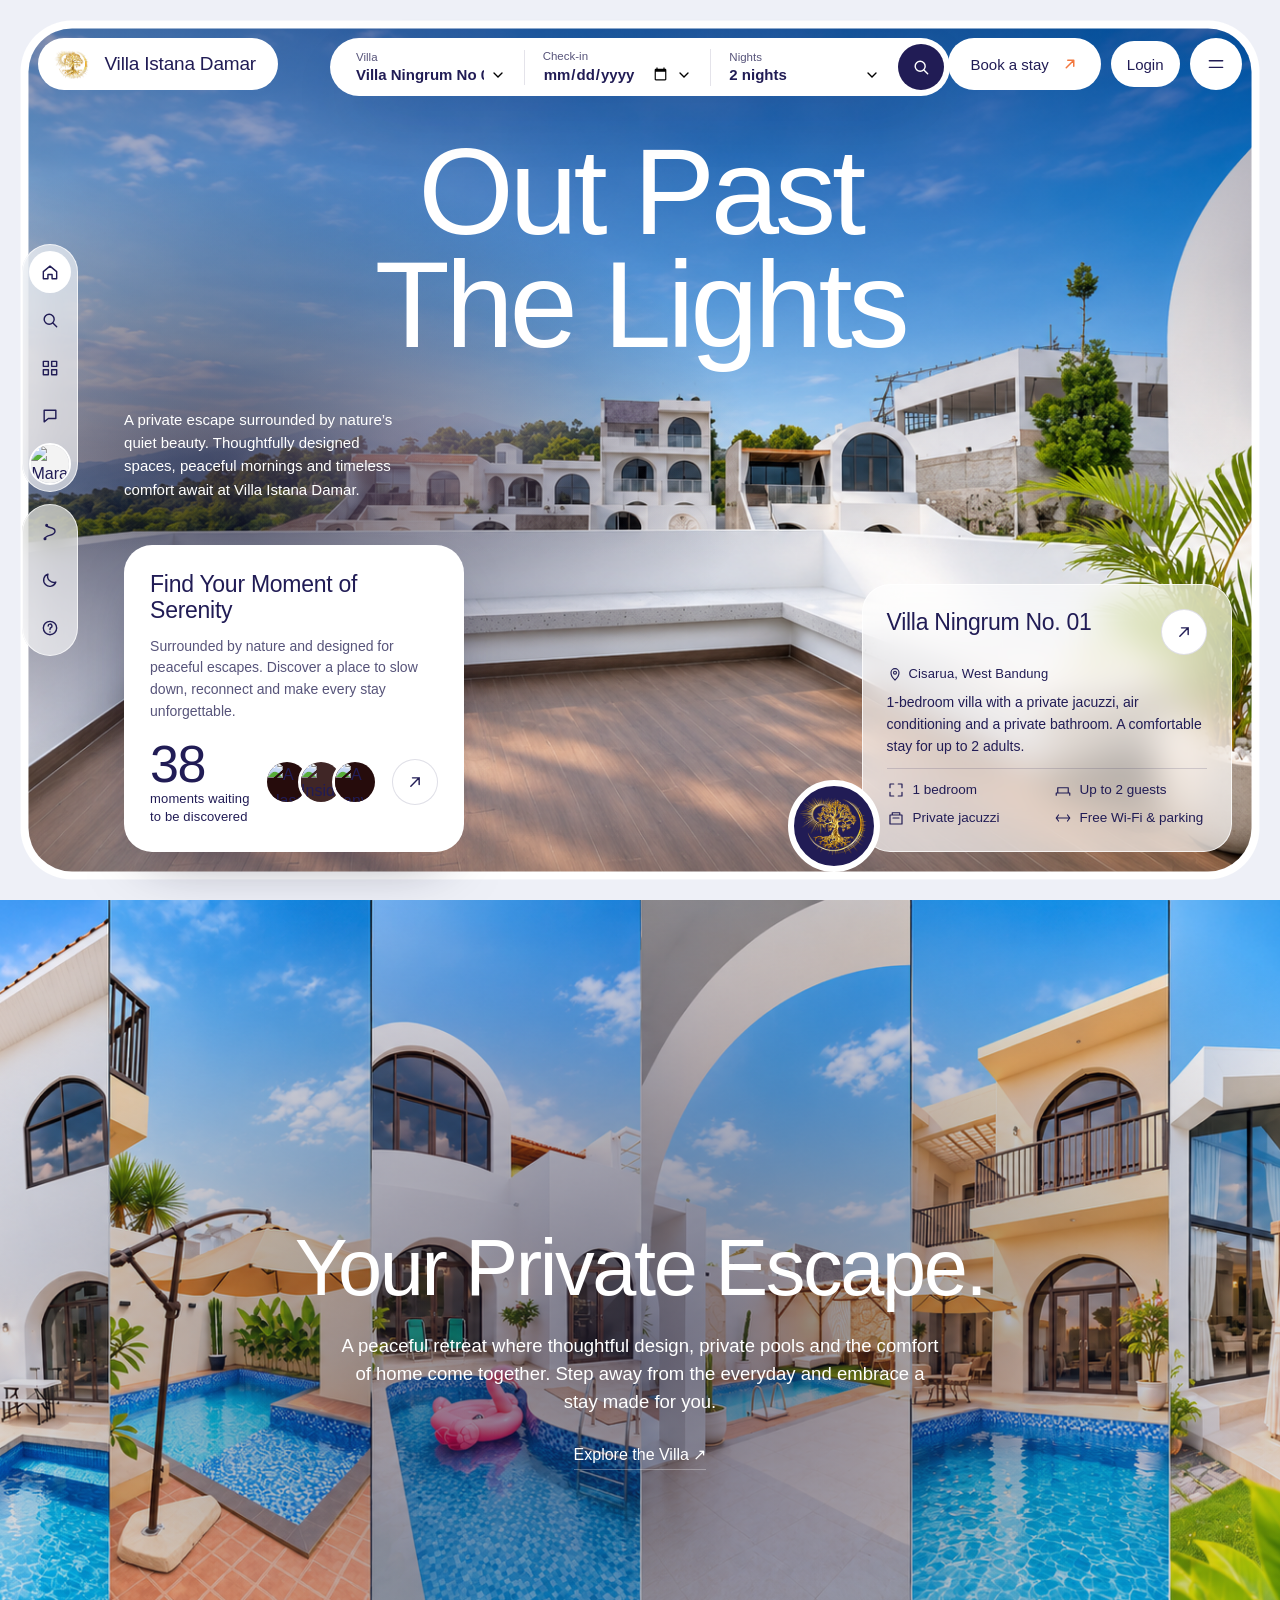
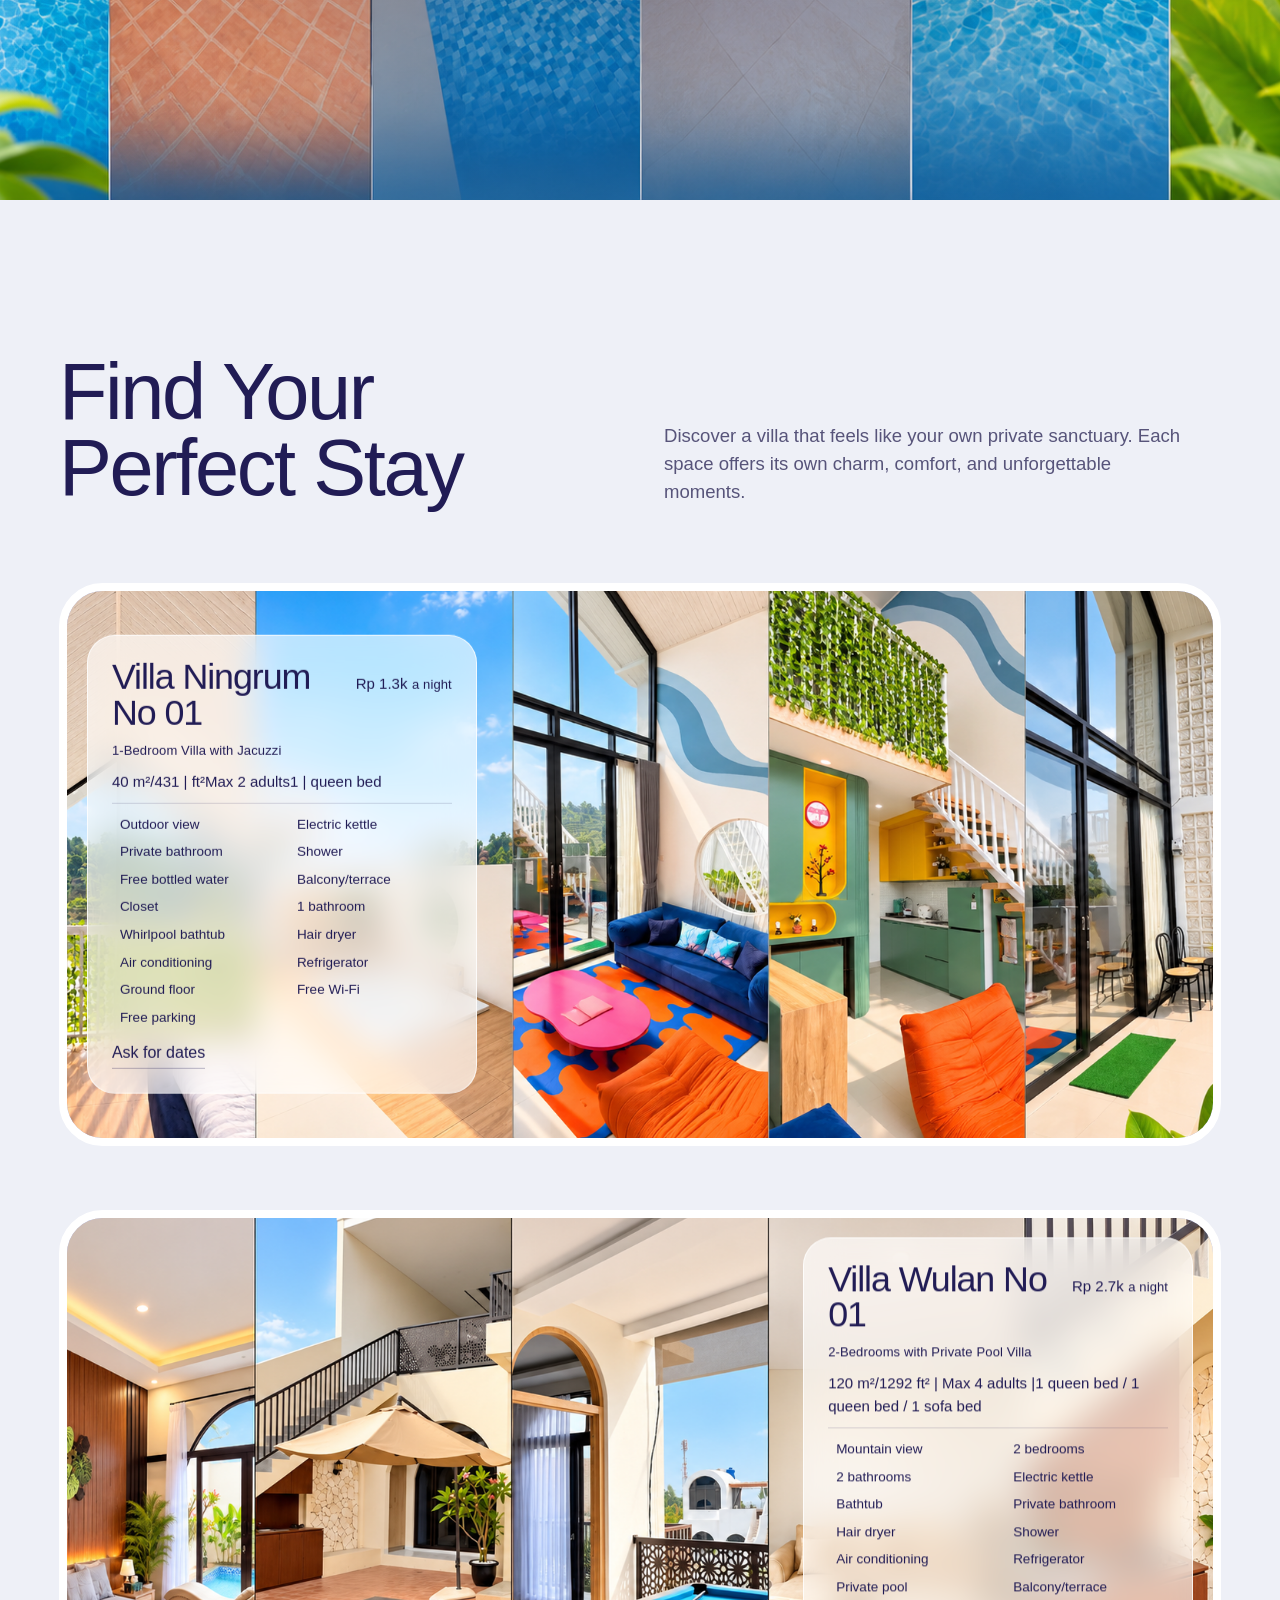
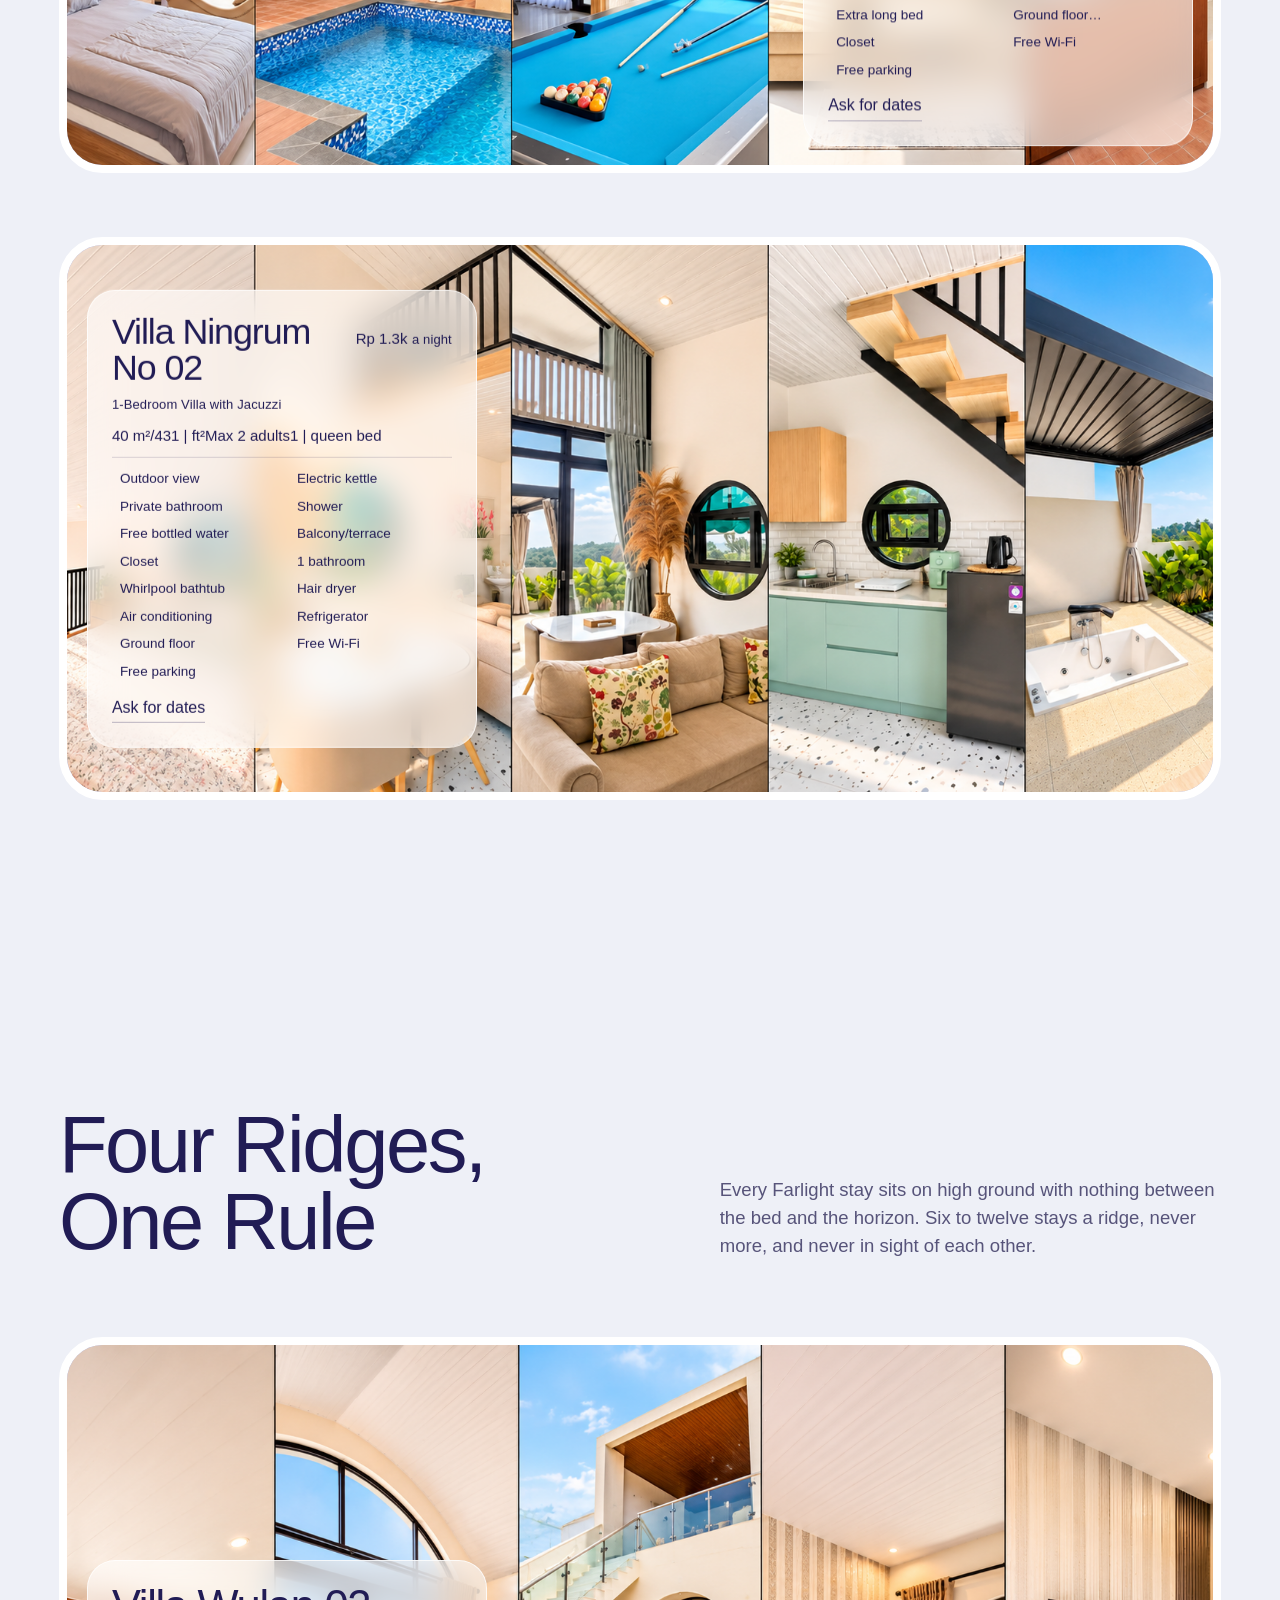
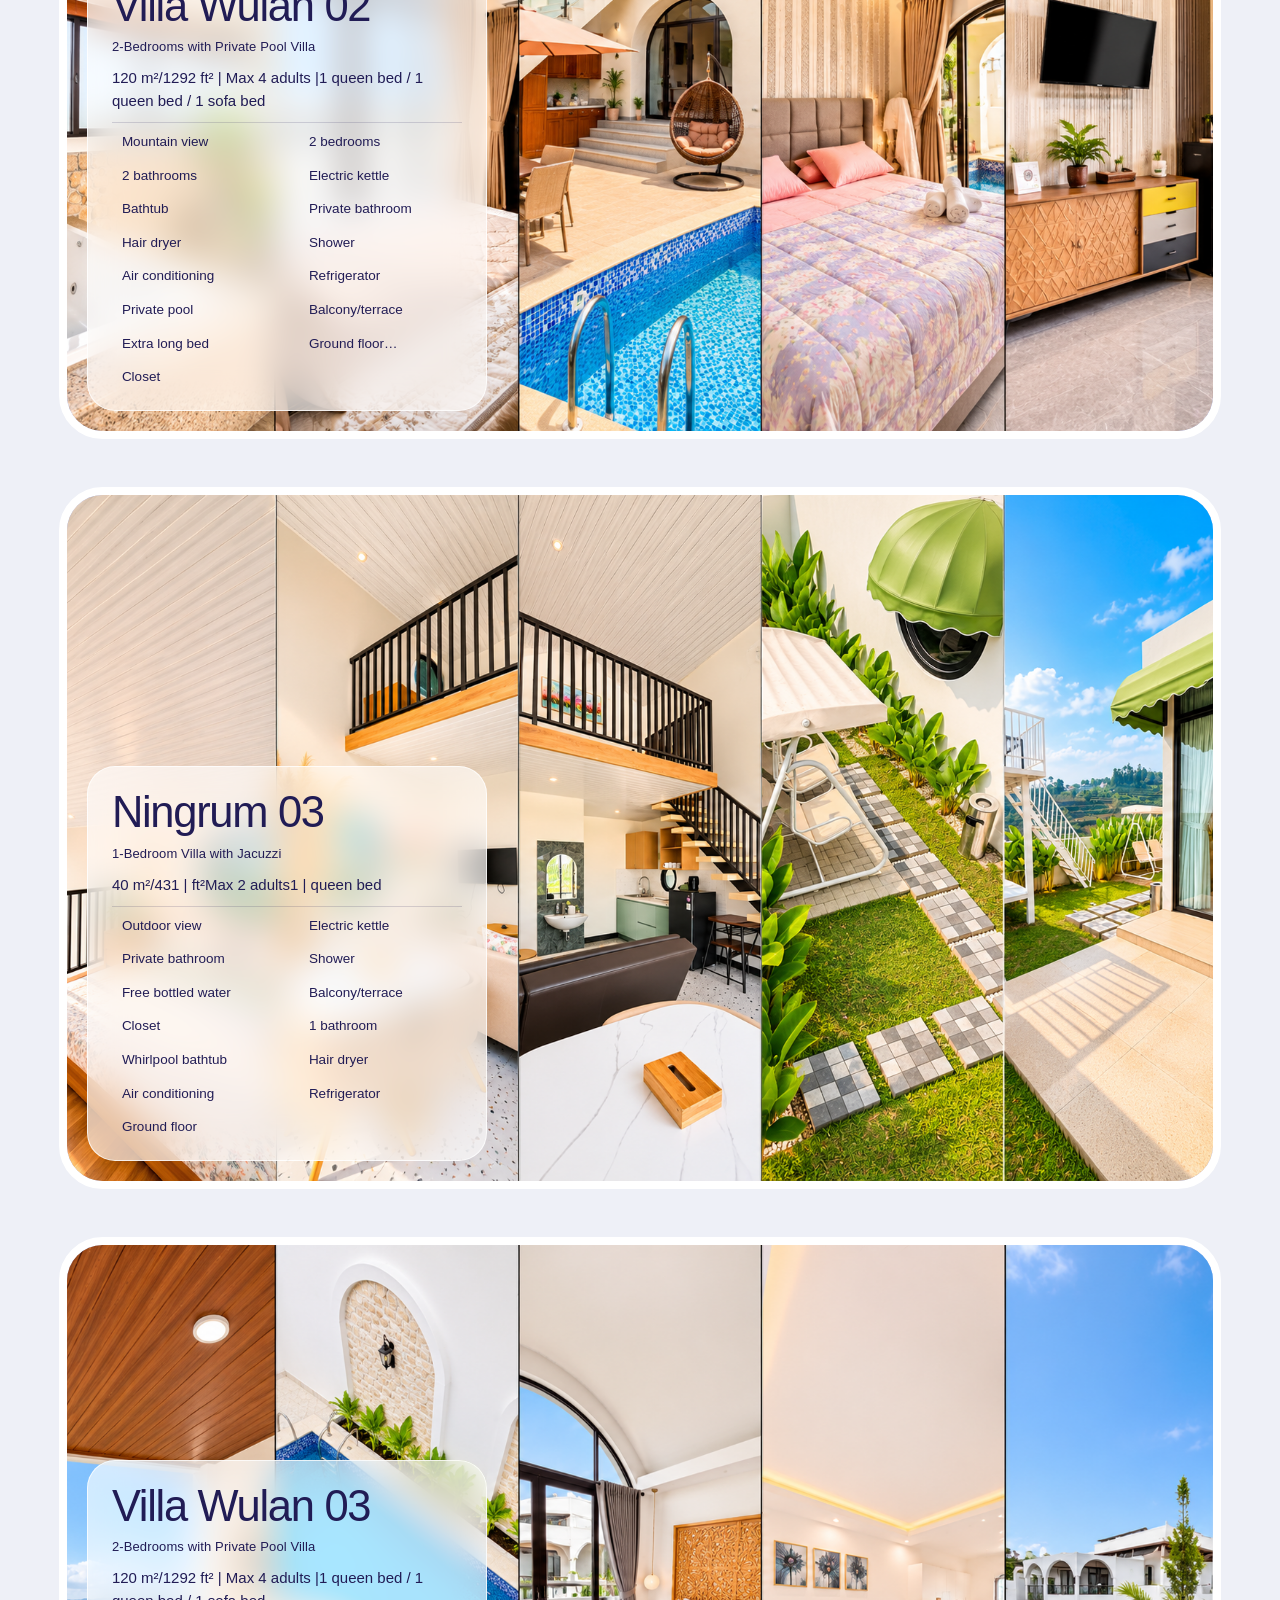
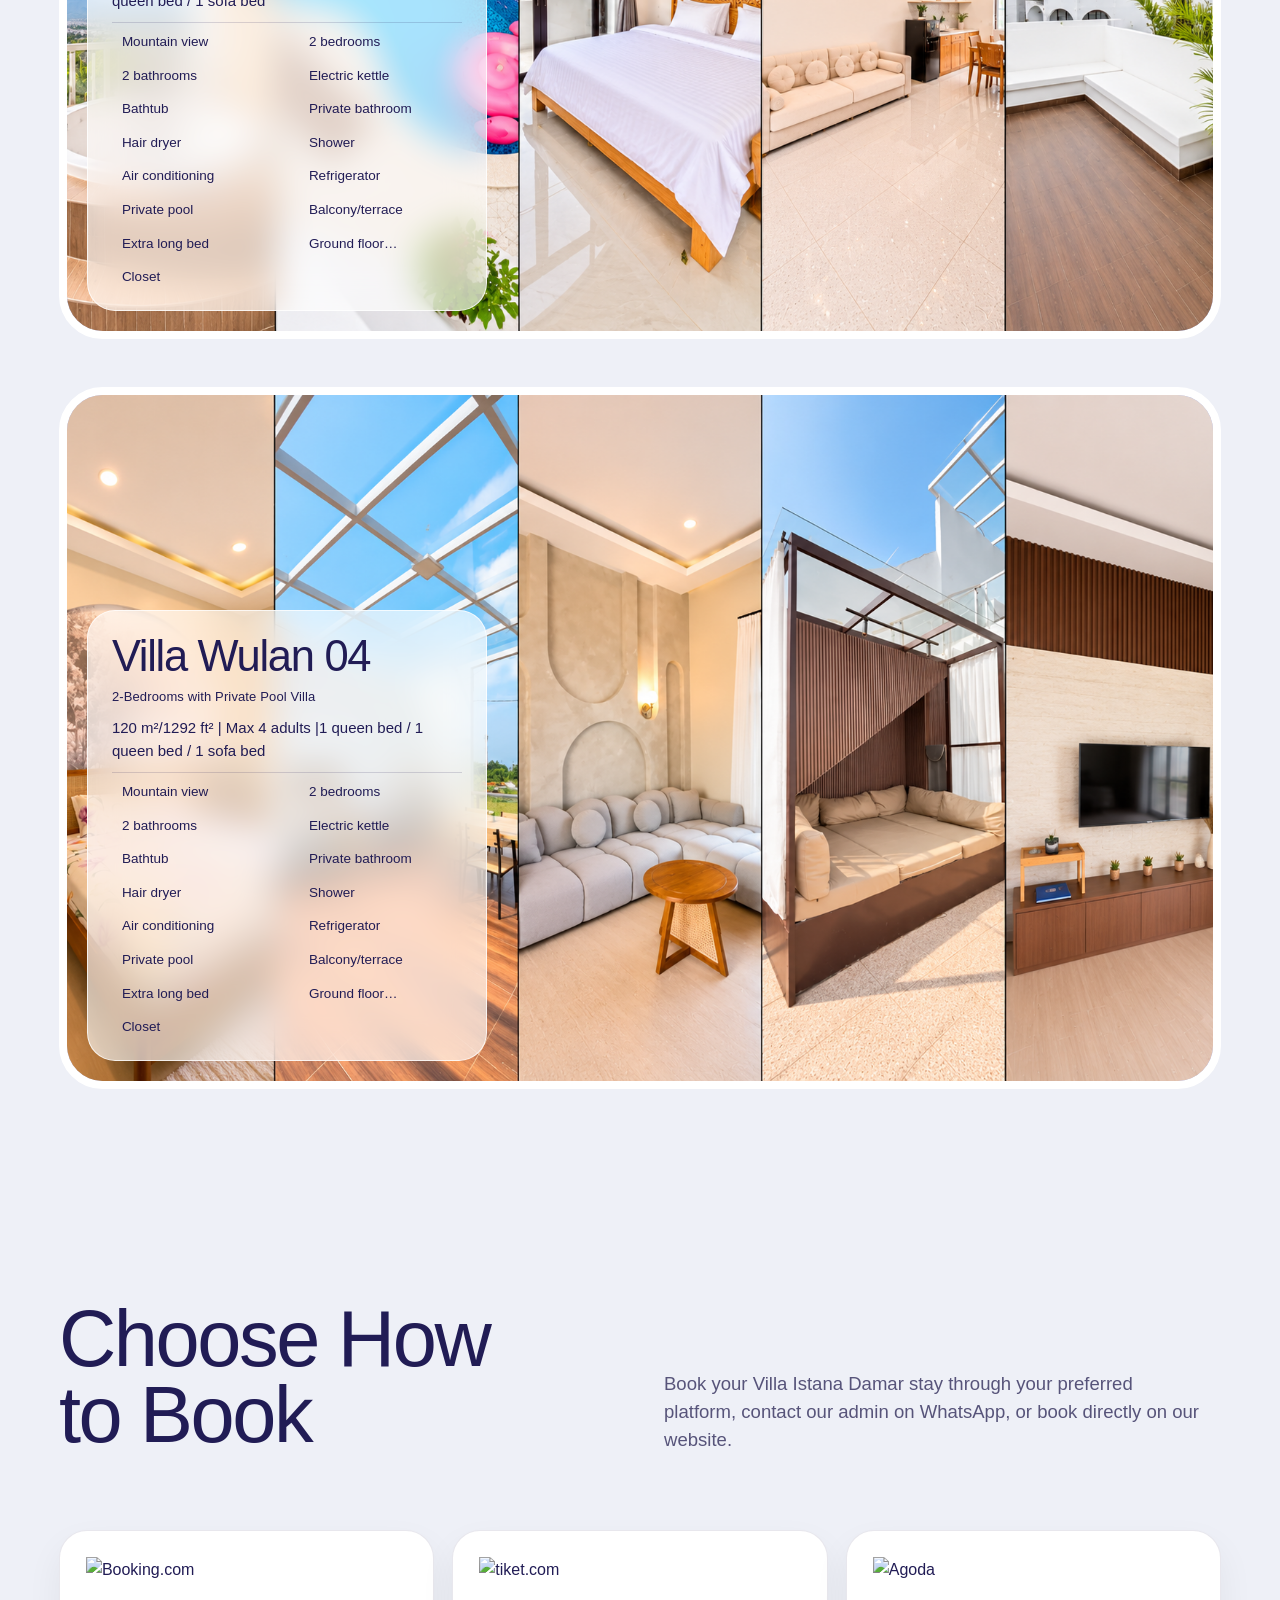
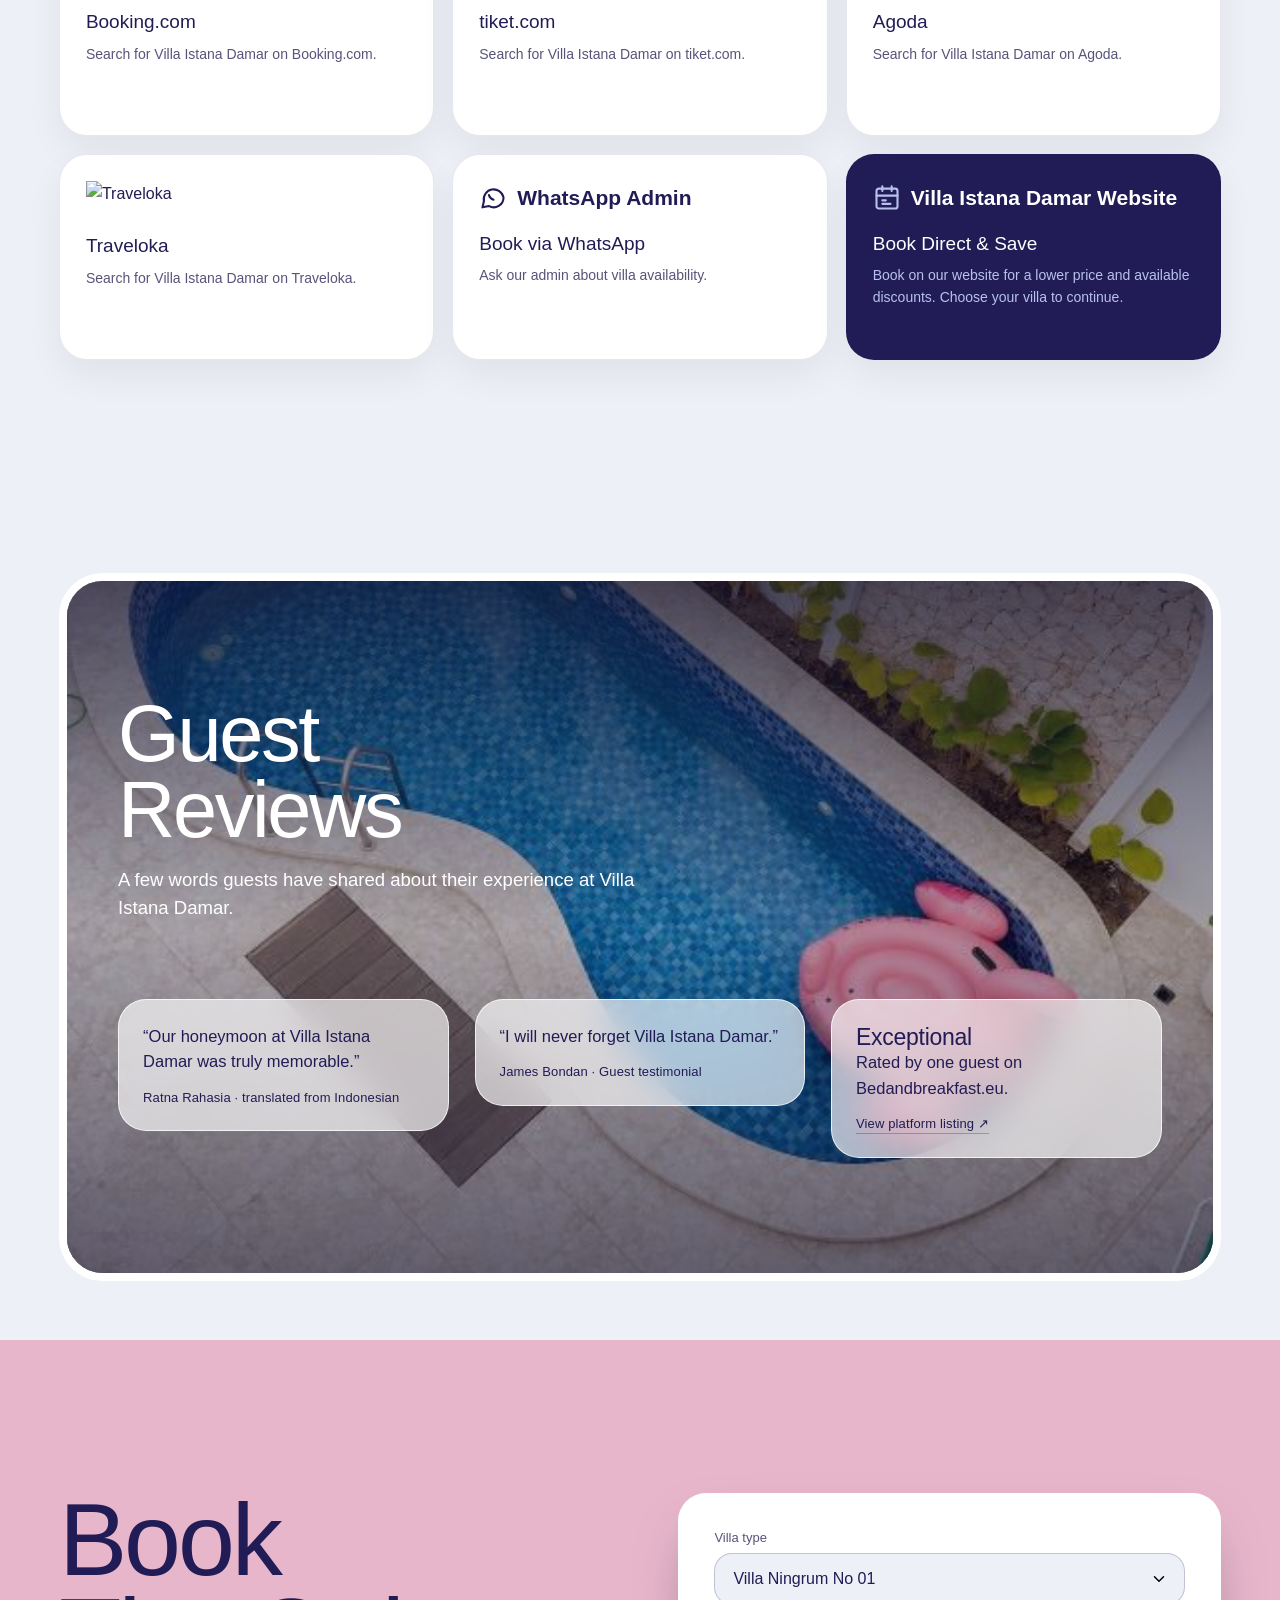
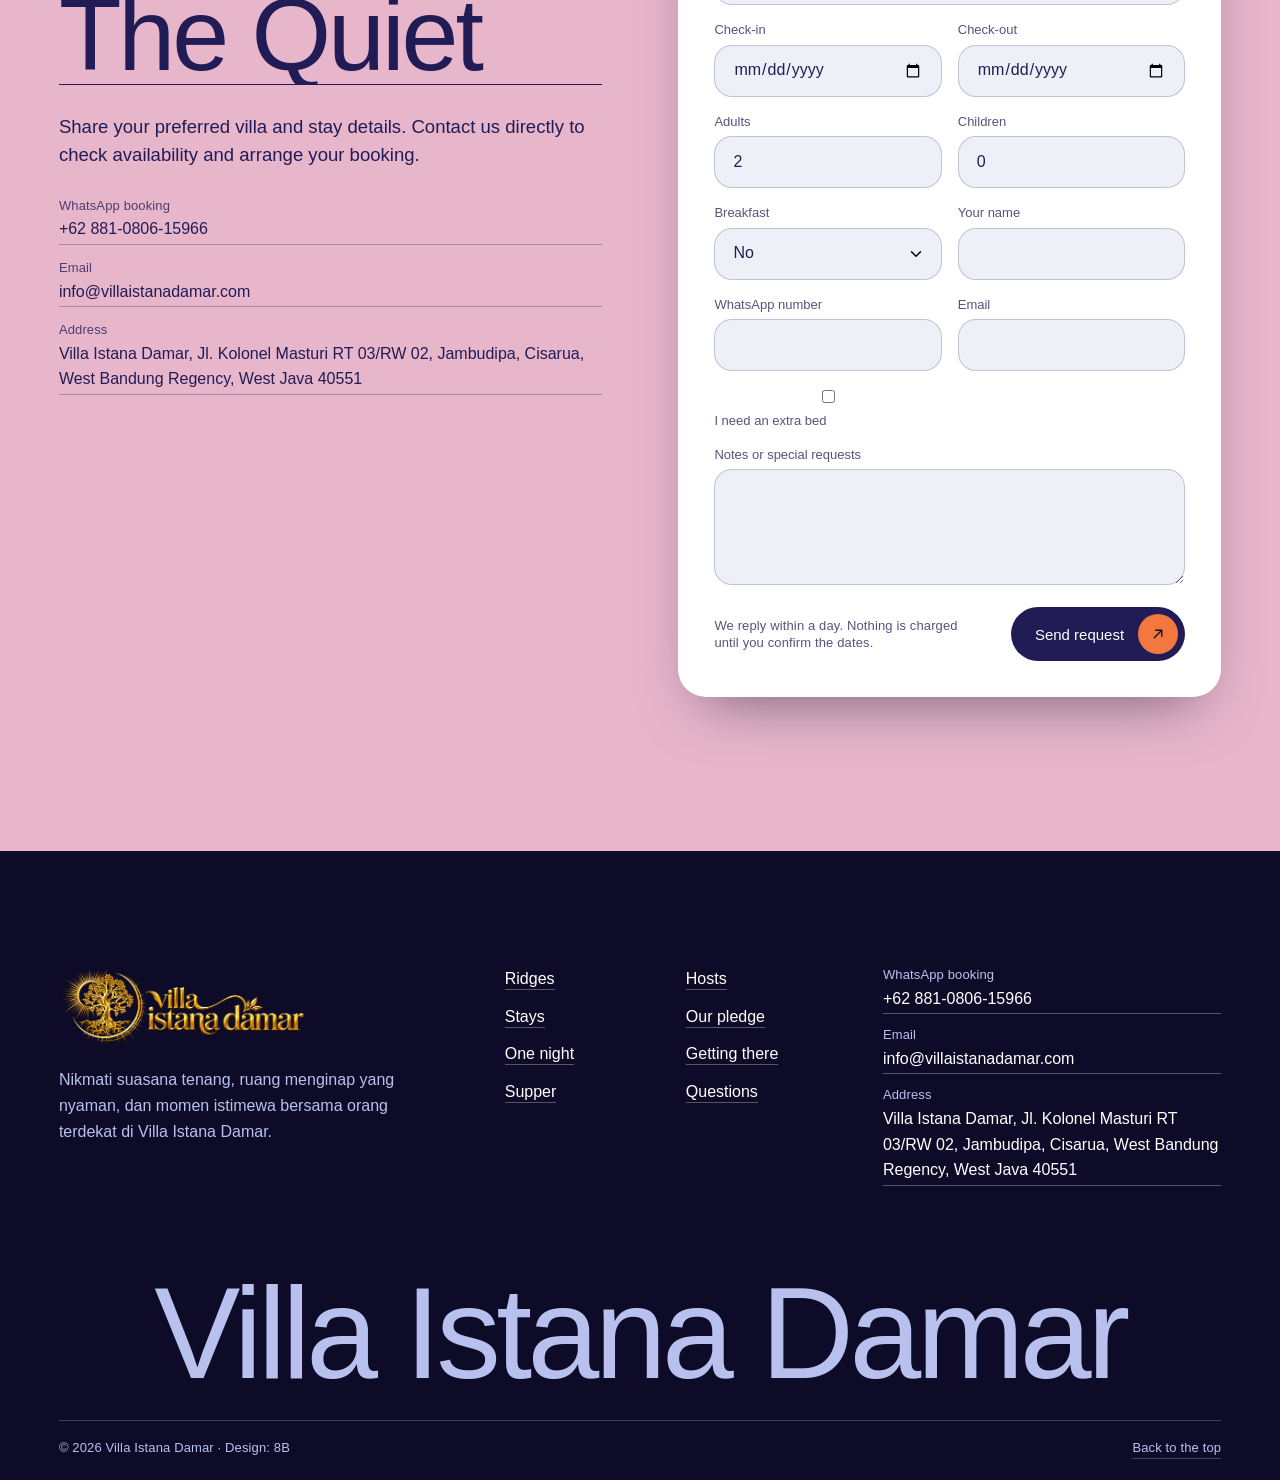
==== commit 48954b32: "update" ====
--- a/index.html
+++ b/index.html
@@ -9,15 +9,47 @@
 <head>
 <meta charset="utf-8">
 <meta name="viewport" content="width=device-width, initial-scale=1">
-<title>Villa Istana Damar — Glamping on Four Dark-Sky Ridges</title>
-<meta name="description" content="Glass-walled cabins, domes, pods and canvas suites set alone on four dark-sky ridges of the high desert. Arrive before sunset, switch off the porch light and let the sky do the rest.">
+<title>Villa Istana Damar | Villa di Bandung Barat, Cisarua</title>
+<meta name="description" content="Villa Istana Damar menawarkan penginapan nyaman di Bandung Barat. Pilih villa, cek fasilitas dan tanggal, lalu hubungi kami untuk booking langsung via WhatsApp.">
+<meta name="keywords" content="Villa Istana Damar, villa Bandung Barat, villa Cisarua, villa dekat Lembang, villa private pool Bandung, villa jacuzzi Bandung, penginapan keluarga Bandung, sewa villa Bandung, booking villa Bandung">
+<meta name="author" content="Villa Istana Damar">
+<meta name="robots" content="index, follow, max-image-preview:large">
+<link rel="canonical" href="https://villaistanadamar.com/">
 <meta name="generator" content="8B Templates">
 <meta property="og:type" content="website">
-<meta property="og:title" content="Farlight — Glamping on Four Dark-Sky Ridges">
-<meta property="og:description" content="Glass-walled cabins, domes, pods and canvas suites set alone on four dark-sky ridges of the high desert. Arrive before sunset, switch off the porch light and let the sky do the rest.">
-<meta property="og:image" content="https://your-domain.example/preview.png" data-8b-placeholder="og-image">
+<meta property="og:locale" content="id_ID">
+<meta property="og:site_name" content="Villa Istana Damar">
+<meta property="og:url" content="https://villaistanadamar.com/">
+<meta property="og:title" content="Villa Istana Damar | Villa di Bandung Barat">
+<meta property="og:description" content="Temukan villa nyaman di Bandung Barat. Lihat pilihan villa, fasilitas, dan cara booking langsung di Villa Istana Damar.">
+<meta property="og:image" content="https://villaistanadamar.com/assets/bglogin.jpg">
+<meta property="og:image:alt" content="Tampak depan Villa Istana Damar di Bandung Barat">
 <meta name="twitter:card" content="summary_large_image">
+<meta name="twitter:title" content="Villa Istana Damar | Villa di Bandung Barat">
+<meta name="twitter:description" content="Temukan villa nyaman di Bandung Barat. Lihat pilihan villa, fasilitas, dan cara booking langsung di Villa Istana Damar.">
+<meta name="twitter:image" content="https://villaistanadamar.com/assets/bglogin.jpg">
 <link rel="icon" type="image/png" href="logo.png">
+<script type="application/ld+json">
+{
+  "@context": "https://schema.org",
+  "@type": "LodgingBusiness",
+  "name": "Villa Istana Damar",
+  "url": "https://villaistanadamar.com/",
+  "logo": "https://villaistanadamar.com/logo.png",
+  "image": "https://villaistanadamar.com/assets/bglogin.jpg",
+  "description": "Villa Istana Damar menawarkan penginapan nyaman di Bandung Barat. Pilih villa, cek fasilitas dan tanggal, lalu hubungi kami untuk booking langsung via WhatsApp.",
+  "telephone": "+62881080615966",
+  "email": "info@villaistanadamar.com",
+  "address": {
+    "@type": "PostalAddress",
+    "streetAddress": "Jl. Kolonel Masturi RT 03/RW 02, Jambudipa",
+    "addressLocality": "Cisarua",
+    "addressRegion": "Jawa Barat",
+    "postalCode": "40551",
+    "addressCountry": "ID"
+  }
+}
+</script>
 <link rel="preconnect" href="https://fonts.gstatic.com" crossorigin>
 <link rel="preload" href="https://fonts.gstatic.com/s/gabarito/v9/QGYwz_0dZAGKJJ4t3FFkc3Q8AkNP9Pj20cKEEQgs.woff2" as="font" type="font/woff2" crossorigin>
 <link rel="preload" href="https://fonts.gstatic.com/s/onest/v11/gNMKW3F-SZuj7xmf-HY.woff2" as="font" type="font/woff2" crossorigin>
